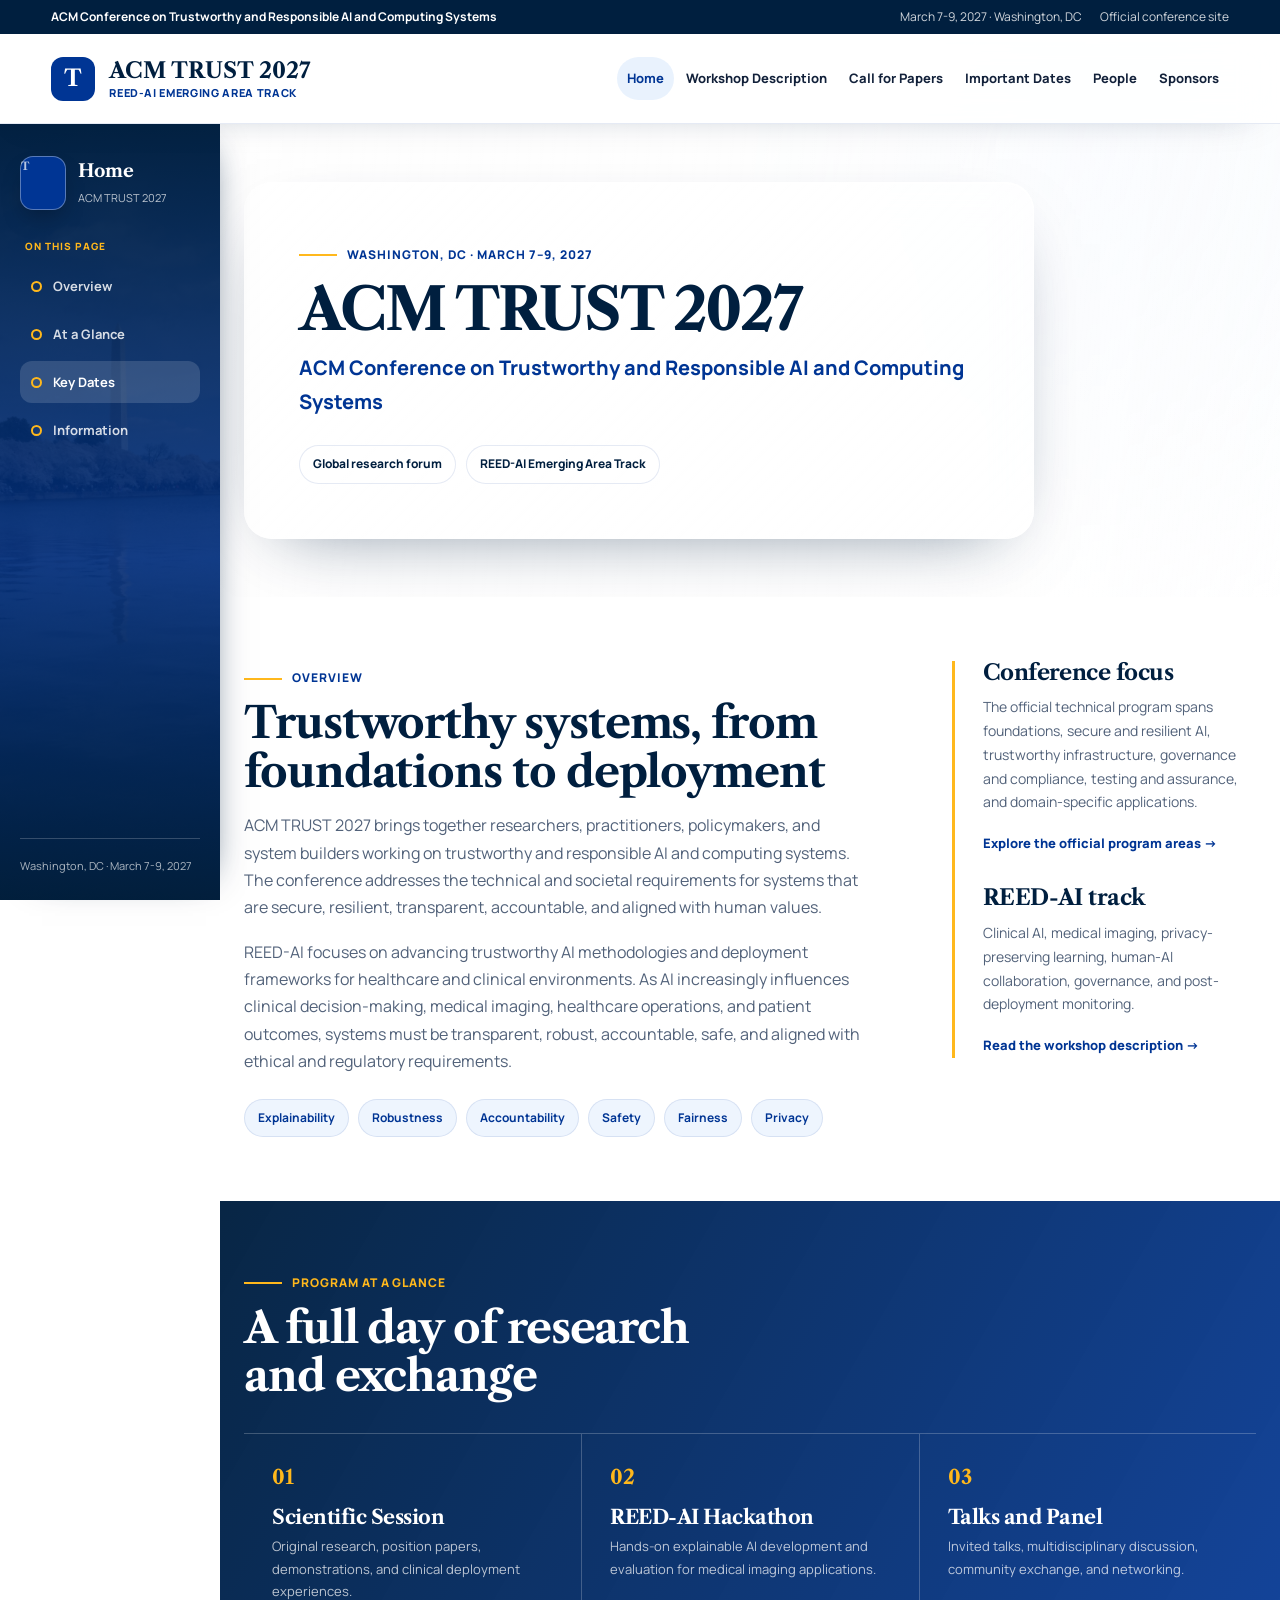
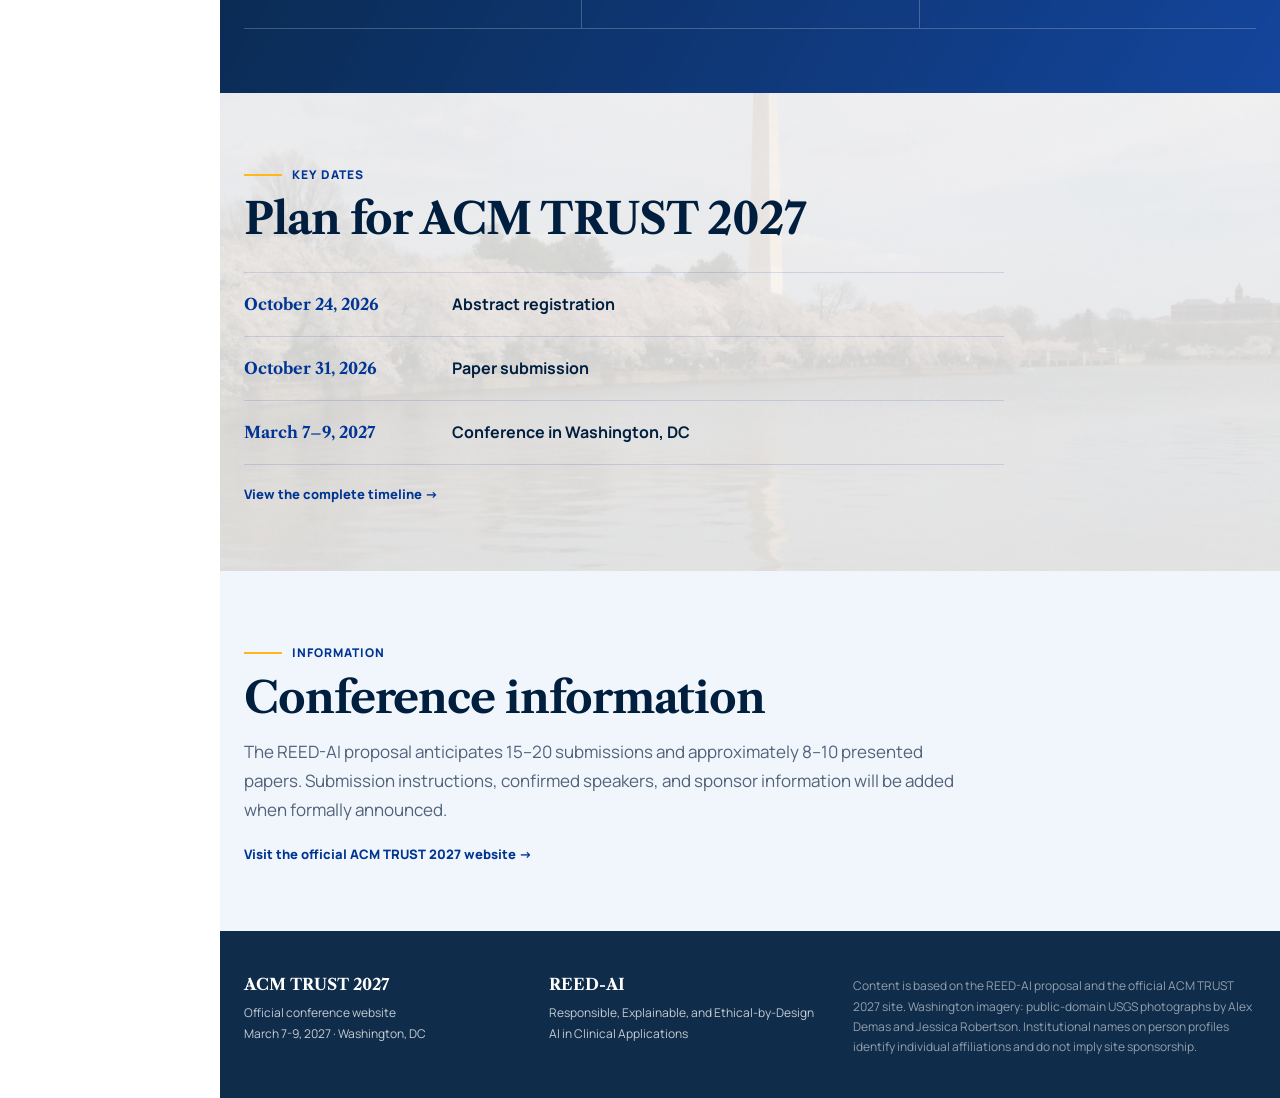
==== index.html @ 57fe6f3b "Initial ACM TRUST 2027 website" ====
<!DOCTYPE html>
<html lang="en">
<head>
  <meta charset="utf-8">
  <meta name="viewport" content="width=device-width, initial-scale=1">
  <meta name="description" content="ACM TRUST 2027 REED-AI Emerging Area Track on responsible, explainable, and ethical-by-design AI in clinical applications.">
  <title>ACM TRUST 2027</title>
  <link rel="preconnect" href="https://fonts.googleapis.com">
  <link rel="preconnect" href="https://fonts.gstatic.com" crossorigin>
  <link href="https://fonts.googleapis.com/css2?family=Libre+Caslon+Text:wght@400;700&family=Manrope:wght@400;500;600;700;800&display=swap" rel="stylesheet">
  <link rel="stylesheet" href="static/css/index.css">
</head>
<body data-page="home">
  <a class="skip-link" href="#overview">Skip to content</a>
  <div id="site-header"></div>
  <div id="site-sidebar"></div>

  <main class="site-main">
    <section class="page-masthead" id="home">
      <div class="content-wrap">
        <div class="masthead-panel">
          <p class="eyebrow">Washington, DC · March 7–9, 2027</p>
          <h1>ACM TRUST 2027</h1>
          <p class="subtitle">ACM Conference on Trustworthy and Responsible AI and Computing Systems</p>
          <div class="masthead-facts"><span>Global research forum</span><span>REED-AI Emerging Area Track</span></div>
        </div>
      </div>
    </section>

    <section class="content-section" id="overview">
      <div class="content-wrap glass-panel editorial-grid">
        <div>
          <p class="eyebrow">Overview</p>
          <h2 class="section-heading">Trustworthy systems, from foundations to deployment</h2>
          <div class="prose">
            <p>ACM TRUST 2027 brings together researchers, practitioners, policymakers, and system builders working on trustworthy and responsible AI and computing systems. The conference addresses the technical and societal requirements for systems that are secure, resilient, transparent, accountable, and aligned with human values.</p>
            <p>REED-AI focuses on advancing trustworthy AI methodologies and deployment frameworks for healthcare and clinical environments. As AI increasingly influences clinical decision-making, medical imaging, healthcare operations, and patient outcomes, systems must be transparent, robust, accountable, safe, and aligned with ethical and regulatory requirements.</p>
            <div class="principle-list"><span>Explainability</span><span>Robustness</span><span>Accountability</span><span>Safety</span><span>Fairness</span><span>Privacy</span></div>
          </div>
        </div>
        <aside class="editorial-aside"><h3>Conference focus</h3><p>The official technical program spans foundations, secure and resilient AI, trustworthy infrastructure, governance and compliance, testing and assurance, and domain-specific applications.</p><a class="official-link" href="https://eigtrust.acm.org/trust2027/technical-program-committee/" target="_blank" rel="noopener">Explore the official program areas →</a><h3 class="aside-subhead">REED-AI track</h3><p>Clinical AI, medical imaging, privacy-preserving learning, human-AI collaboration, governance, and post-deployment monitoring.</p><a class="official-link" href="workshop-description.html">Read the workshop description →</a></aside>
      </div>
    </section>

    <section class="content-section conference-band" id="at-a-glance">
      <div class="content-wrap glass-panel">
        <p class="eyebrow">Program at a glance</p>
        <h2 class="section-heading">A full day of research and exchange</h2>
        <div class="program-strip">
          <article><span class="number">01</span><h3>Scientific Session</h3><p>Original research, position papers, demonstrations, and clinical deployment experiences.</p></article>
          <article><span class="number">02</span><h3>REED-AI Hackathon</h3><p>Hands-on explainable AI development and evaluation for medical imaging applications.</p></article>
          <article><span class="number">03</span><h3>Talks and Panel</h3><p>Invited talks, multidisciplinary discussion, community exchange, and networking.</p></article>
        </div>
      </div>
    </section>

    <section class="content-section image-band" id="key-dates">
      <div class="content-wrap glass-panel">
        <p class="eyebrow">Key Dates</p>
        <h2 class="section-heading">Plan for ACM TRUST 2027</h2>
        <div class="deadline-list">
          <div class="deadline-line"><time>October 24, 2026</time><strong>Abstract registration</strong></div>
          <div class="deadline-line"><time>October 31, 2026</time><strong>Paper submission</strong></div>
          <div class="deadline-line"><time>March 7–9, 2027</time><strong>Conference in Washington, DC</strong></div>
        </div>
        <a class="official-link" href="important-dates.html">View the complete timeline →</a>
      </div>
    </section>

    <section class="content-section" id="contact">
      <div class="content-wrap glass-panel">
        <p class="eyebrow">Information</p>
        <h2 class="section-heading">Conference information</h2>
        <p class="section-lead">The REED-AI proposal anticipates 15–20 submissions and approximately 8–10 presented papers. Submission instructions, confirmed speakers, and sponsor information will be added when formally announced.</p>
        <a class="official-link" href="https://eigtrust.acm.org/trust2027/" target="_blank" rel="noopener">Visit the official ACM TRUST 2027 website →</a>
      </div>
    </section>
  </main>
  <div id="site-footer"></div>
  <script src="static/js/index.js"></script>
</body>
</html>
---- static/css/index.css ----
:root {
  --pitt-blue: #003594;
  --pitt-blue-bright: #106eea;
  --pitt-blue-dark: #001f3f;
  --pitt-gold: #ffb81c;
  --ink: #12213a;
  --muted: #52627a;
  --surface: #f6f9fe;
  --glass: rgba(255, 255, 255, .78);
  --glass-strong: rgba(255, 255, 255, .92);
  --line: rgba(0, 53, 148, .14);
  --font-display: "Libre Caslon Text", Georgia, serif;
  --font-body: Manrope, "Segoe UI", system-ui, -apple-system, sans-serif;
  --header-h: 124px;
  --sidebar-w: 220px;
  --maxw: 1180px;
  --radius: 22px;
  --shadow: 0 24px 70px -38px rgba(0, 31, 63, .58), inset 0 1px 0 rgba(255,255,255,.9);
}

* { box-sizing: border-box; margin: 0; padding: 0; }
html { scroll-behavior: smooth; scroll-padding-top: calc(var(--header-h) + 26px); }
body {
  min-height: 100vh;
  color: var(--ink);
  font-family: var(--font-body);
  line-height: 1.7;
  background: url("../../assets/images/washington-national-mall.jpg") center / cover fixed no-repeat;
  overflow-x: hidden;
  -webkit-font-smoothing: antialiased;
}
body::before {
  content: "";
  position: fixed;
  inset: 0;
  z-index: -1;
  pointer-events: none;
  background:
    linear-gradient(110deg, rgba(255,255,255,.82), rgba(255,255,255,.70) 56%, rgba(255,255,255,.62)),
    radial-gradient(circle at 85% 18%, rgba(16,110,234,.12), transparent 30rem);
}
body.nav-open { overflow: hidden; }
h1, h2, h3, h4 { color: var(--pitt-blue-dark); font-family: var(--font-display); line-height: 1.12; letter-spacing: -.025em; }
a { color: inherit; text-decoration: none; }
img { display: block; max-width: 100%; }
button, input { font: inherit; }
::selection { color: var(--pitt-blue-dark); background: var(--pitt-gold); }
.skip-link { position: fixed; z-index: 1000; left: 10px; top: 8px; transform: translateY(-160%); padding: 8px 14px; border-radius: 10px; background: #fff; color: var(--pitt-blue); font-weight: 800; }
.skip-link:focus { transform: none; }

/* Conventional conference header. */
.site-header { position: fixed; z-index: 100; inset: 0 0 auto; height: var(--header-h); }
.utility-bar { height: 34px; display: flex; align-items: center; justify-content: space-between; padding: 0 clamp(16px, 4vw, 54px); color: #fff; background: var(--pitt-blue-dark); font-size: 12px; }
.utility-links { display: flex; gap: 18px; color: rgba(255,255,255,.82); }
.utility-links a:hover { color: var(--pitt-gold); }
.conference-header { height: calc(var(--header-h) - 34px); display: flex; align-items: center; gap: 28px; padding: 0 clamp(16px, 4vw, 54px); border-bottom: 1px solid rgba(0,53,148,.1); background: rgba(255,255,255,.88); box-shadow: 0 14px 40px -34px rgba(0,31,63,.55); backdrop-filter: blur(18px) saturate(145%); -webkit-backdrop-filter: blur(18px) saturate(145%); }
.conference-brand { display: flex; align-items: center; gap: 14px; flex: 0 0 auto; }
.conference-monogram, .sidebar-monogram { display: grid; place-items: center; flex: 0 0 auto; color: #fff; background: var(--pitt-blue); font-family: var(--font-display); font-weight: 700; }
.conference-monogram { width: 44px; height: 44px; border-radius: 12px; font-size: 23px; }
.brand-copy { display: grid; line-height: 1.15; }
.brand-copy strong { color: var(--pitt-blue-dark); font-family: var(--font-display); font-size: 22px; }
.brand-copy span { margin-top: 4px; color: var(--pitt-blue); font-size: 11px; font-weight: 800; letter-spacing: .06em; text-transform: uppercase; }
.page-nav { margin-left: auto; }
.page-nav ul { display: flex; align-items: center; gap: 2px; list-style: none; }
.page-nav a { display: block; padding: 10px 10px; border-radius: 999px; color: var(--ink); font-size: 13px; font-weight: 750; white-space: nowrap; transition: .2s; }
.page-nav a:hover, .page-nav a.active { color: var(--pitt-blue); background: rgba(16,110,234,.09); }
.menu-toggle { display: none; margin-left: auto; width: 42px; height: 42px; border: 1px solid var(--line); border-radius: 12px; color: var(--pitt-blue); background: rgba(255,255,255,.7); font-size: 22px; cursor: pointer; }

/* Image-backed anchor sidebar is limited to same-page navigation. */
.anchor-sidebar { position: fixed; z-index: 80; top: var(--header-h); bottom: 0; left: 0; width: var(--sidebar-w); padding: 30px 20px 24px; overflow: hidden; color: #fff; background: var(--pitt-blue-dark); box-shadow: 14px 0 36px -28px rgba(0,31,63,.8); }
.anchor-sidebar::before { content: ""; position: absolute; inset: 0; background: url("../../assets/images/washington-monument.jpg") center / cover; opacity: .64; }
.anchor-sidebar::after { content: ""; position: absolute; inset: 0; background: linear-gradient(180deg, rgba(0,31,63,.94), rgba(0,53,148,.72) 56%, rgba(0,31,63,.9)); }
.anchor-sidebar > * { position: relative; z-index: 1; }
.sidebar-mark { display: flex; align-items: center; gap: 12px; margin-bottom: 28px; }
.sidebar-monogram { width: 46px; height: 54px; border: 1px solid rgba(255,255,255,.34); border-radius: 13px; font-size: 23px; box-shadow: 0 12px 28px -14px rgba(0,0,0,.8); }
.sidebar-mark strong { display: block; font-family: var(--font-display); font-size: 18px; }
.sidebar-mark span { display: block; margin-top: 2px; color: rgba(255,255,255,.72); font-size: 11px; }
.anchor-title { margin: 0 0 10px 5px; color: var(--pitt-gold); font-size: 10px; font-weight: 800; letter-spacing: .1em; text-transform: uppercase; }
.anchor-nav { display: grid; gap: 6px; }
.anchor-nav a { display: flex; align-items: center; gap: 11px; padding: 10px 11px; border-radius: 12px; color: rgba(255,255,255,.83); font-size: 13px; font-weight: 700; transition: .2s; }
.anchor-nav a::before { content: ""; width: 7px; height: 7px; flex: 0 0 auto; border: 2px solid var(--pitt-gold); border-radius: 50%; }
.anchor-nav a:hover, .anchor-nav a.active { color: #fff; background: rgba(255,255,255,.14); }
.sidebar-meta { position: absolute; z-index: 2; left: 20px; right: 20px; bottom: 24px; padding-top: 18px; border-top: 1px solid rgba(255,255,255,.2); color: rgba(255,255,255,.67); font-size: 11px; }

.site-main { min-height: calc(100vh - var(--header-h)); margin-left: var(--sidebar-w); padding-top: var(--header-h); }
.content-wrap { width: min(var(--maxw), calc(100% - 48px)); margin: 0 auto; }
.page-masthead { position: relative; min-height: 350px; display: flex; align-items: center; padding: 58px 0; background: url("../../assets/images/washington-national-mall.jpg") center 48% / cover no-repeat; isolation: isolate; }
.page-masthead::before { content: ""; position: absolute; inset: 0; z-index: -1; background: linear-gradient(96deg, rgba(255,255,255,.93), rgba(255,255,255,.7) 62%, rgba(255,255,255,.36)); }
.masthead-panel { width: min(790px, 100%); padding: clamp(28px, 5vw, 54px); border: 1px solid rgba(255,255,255,.86); border-radius: 28px; background: linear-gradient(135deg, rgba(255,255,255,.82), rgba(255,255,255,.52)); box-shadow: var(--shadow); backdrop-filter: blur(18px) saturate(145%); -webkit-backdrop-filter: blur(18px) saturate(145%); }
.eyebrow { display: inline-flex; align-items: center; gap: 10px; color: var(--pitt-blue); font-size: 12px; font-weight: 800; letter-spacing: .08em; text-transform: uppercase; }
.eyebrow::before { content: ""; width: 38px; height: 2px; background: var(--pitt-gold); }
.page-masthead h1 { max-width: 18ch; margin: 14px 0 12px; font-size: clamp(2.35rem, 4.6vw, 4.15rem); line-height: 1.02; letter-spacing: -.045em; text-wrap: balance; }
.page-masthead .subtitle { max-width: 66ch; color: var(--pitt-blue); font-size: clamp(1rem, 2vw, 1.25rem); font-weight: 750; }
.masthead-facts { display: flex; flex-wrap: wrap; gap: 10px; margin-top: 26px; }
.masthead-facts span { padding: 8px 13px; border: 1px solid rgba(0,53,148,.1); border-radius: 999px; color: var(--pitt-blue-dark); background: rgba(255,255,255,.62); font-size: 12px; font-weight: 750; }

.content-section { position: relative; padding: 64px 0; background: rgba(255,255,255,.93); isolation: isolate; }
.content-section:nth-of-type(odd) { background: rgba(241,246,253,.94); }
.content-section + .content-section { padding-top: 64px; }
.content-section.image-band { background: url("../../assets/images/washington-monument.jpg") center 42% / cover no-repeat; }
.content-section.image-band::before { content: ""; position: absolute; inset: 0; z-index: -1; background: rgba(255,255,255,.82); }
.content-section.conference-band { color: rgba(255,255,255,.86); background: linear-gradient(120deg, rgba(0,31,63,.97), rgba(0,53,148,.92)); }
.conference-band h2, .conference-band h3 { color: #fff; }
.conference-band .eyebrow { color: var(--pitt-gold); }
.conference-band .section-lead, .conference-band .prose { color: rgba(255,255,255,.78); }
.glass-panel { padding: 0; border: 0; border-radius: 0; background: transparent; box-shadow: none; backdrop-filter: none; -webkit-backdrop-filter: none; }
.section-heading { max-width: 22ch; margin: 10px 0 16px; font-size: clamp(1.8rem, 3.4vw, 2.8rem); text-wrap: balance; }
.section-lead { max-width: 72ch; color: var(--muted); font-size: 17px; }
.prose { max-width: 78ch; color: var(--muted); font-size: 16px; }
.prose p + p { margin-top: 18px; }
.section-topline { display: flex; align-items: end; justify-content: space-between; gap: 28px; margin-bottom: 28px; }
.section-topline .section-heading { margin-bottom: 0; }
.small-note { max-width: 42ch; color: var(--muted); font-size: 13px; }

.editorial-grid { display: grid; grid-template-columns: minmax(0, 1.35fr) minmax(250px, .65fr); gap: clamp(34px, 6vw, 76px); align-items: start; }
.editorial-aside { padding-left: 28px; border-left: 3px solid var(--pitt-gold); }
.editorial-aside h3 { margin-bottom: 10px; font-size: 22px; }
.editorial-aside .aside-subhead { margin-top: 30px; }
.editorial-aside p { color: var(--muted); font-size: 14px; }
.official-link { display: inline-flex; margin-top: 18px; color: var(--pitt-blue); font-size: 13px; font-weight: 800; }
.program-strip { display: grid; grid-template-columns: repeat(3, 1fr); margin-top: 32px; border-block: 1px solid rgba(255,255,255,.22); }
.program-strip article { padding: 26px 28px; }
.program-strip article + article { border-left: 1px solid rgba(255,255,255,.22); }
.program-strip .number { display: block; margin-bottom: 12px; color: var(--pitt-gold); font-family: var(--font-display); font-size: 20px; font-weight: 700; }
.program-strip h3 { margin-bottom: 7px; font-size: 20px; }
.program-strip p { color: rgba(255,255,255,.72); font-size: 13px; }
.deadline-list { max-width: 760px; margin-top: 28px; border-top: 1px solid var(--line); }
.deadline-line { display: grid; grid-template-columns: 180px 1fr; gap: 28px; padding: 18px 0; border-bottom: 1px solid var(--line); }
.deadline-line time { color: var(--pitt-blue); font-family: var(--font-display); font-weight: 700; }
.deadline-line strong { color: var(--pitt-blue-dark); }

.summary-grid, .program-grid, .submission-grid, .date-grid { display: grid; gap: 16px; margin-top: 30px; }
.summary-grid { grid-template-columns: repeat(3, 1fr); }
.program-grid { grid-template-columns: repeat(3, 1fr); }
.submission-grid { grid-template-columns: repeat(4, 1fr); }
.date-grid { grid-template-columns: repeat(4, 1fr); }
.info-card { padding: 24px; border: 1px solid var(--line); border-radius: 18px; background: rgba(255,255,255,.63); box-shadow: 0 12px 36px -28px rgba(0,31,63,.5); }
.info-card .number, .info-card .date { display: block; margin-bottom: 14px; color: var(--pitt-blue); font-family: var(--font-display); font-size: 24px; font-weight: 700; }
.info-card h3 { margin-bottom: 8px; font-size: 22px; }
.info-card p { color: var(--muted); font-size: 14px; }
.info-card .tag { display: inline-flex; margin-bottom: 16px; padding: 5px 10px; border-radius: 999px; color: var(--pitt-blue-dark); background: rgba(255,184,28,.75); font-size: 11px; font-weight: 800; }

.feature-split { display: grid; grid-template-columns: 1.25fr .75fr; gap: 30px; align-items: start; }
.principle-list, .topic-list { display: flex; flex-wrap: wrap; gap: 9px; }
.principle-list { margin-top: 24px; }
.principle-list span, .topic-chip { padding: 8px 13px; border: 1px solid rgba(0,53,148,.1); border-radius: 999px; color: var(--pitt-blue); background: rgba(16,110,234,.07); font-size: 12px; font-weight: 700; }
.side-card { padding: 27px; border-radius: 19px; color: #fff; background: linear-gradient(135deg, rgba(0,53,148,.9), rgba(0,31,63,.82)); box-shadow: 0 20px 50px -34px rgba(0,31,63,.8); }
.side-card h3 { margin-bottom: 12px; color: #fff; font-size: 25px; }
.side-card p, .side-card li { color: rgba(255,255,255,.8); font-size: 14px; }
.side-card ul { display: grid; gap: 8px; margin: 16px 0 0 18px; }
.objective-list { display: grid; grid-template-columns: repeat(2, 1fr); gap: 12px; margin-top: 28px; list-style: none; counter-reset: objectives; }
.objective-list li { counter-increment: objectives; padding: 20px; border-left: 4px solid var(--pitt-gold); border-radius: 0 14px 14px 0; color: var(--muted); background: rgba(255,255,255,.64); }
.objective-list li::before { content: "0" counter(objectives); display: block; margin-bottom: 8px; color: var(--pitt-blue); font-family: var(--font-display); font-size: 22px; font-weight: 700; }

.topic-tools { display: flex; align-items: end; justify-content: space-between; gap: 24px; margin: 26px 0 20px; }
.topic-search { display: grid; gap: 5px; min-width: 270px; color: var(--pitt-blue); font-size: 11px; font-weight: 800; text-transform: uppercase; letter-spacing: .06em; }
.topic-search input { padding: 11px 13px; border: 1px solid var(--line); border-radius: 11px; outline: 0; color: var(--ink); background: rgba(255,255,255,.75); }
.topic-search input:focus { border-color: var(--pitt-blue-bright); box-shadow: 0 0 0 3px rgba(16,110,234,.12); }
.topic-empty { margin-top: 14px; color: var(--muted); }

.timeline { position: relative; margin-top: 32px; padding-left: 38px; }
.timeline::before { content: ""; position: absolute; top: 9px; bottom: 9px; left: 10px; width: 2px; background: linear-gradient(var(--pitt-blue), var(--pitt-gold)); }
.timeline-item { position: relative; display: grid; grid-template-columns: 190px 1fr; gap: 28px; padding: 0 0 34px; }
.timeline-item:last-child { padding-bottom: 0; }
.timeline-item::before { content: ""; position: absolute; left: -37px; top: 5px; width: 18px; height: 18px; border: 4px solid var(--pitt-blue); border-radius: 50%; background: #fff; box-shadow: 0 0 0 5px rgba(0,53,148,.09); }
.timeline-item time { color: var(--pitt-blue); font-family: var(--font-display); font-size: 20px; font-weight: 700; }
.timeline-item h3 { margin-bottom: 4px; font-size: 22px; }
.timeline-item p { color: var(--muted); font-size: 14px; }

.people-grid { display: grid; grid-template-columns: repeat(auto-fit, minmax(185px, 230px)); justify-content: start; gap: 18px; margin-top: 30px; }
.people-grid.compact { grid-template-columns: repeat(auto-fit, minmax(180px, 220px)); }
.person-card { overflow: hidden; border: 1px solid rgba(255,255,255,.9); border-radius: 19px; background: rgba(255,255,255,.7); box-shadow: 0 16px 46px -34px rgba(0,31,63,.7); }
.person-photo { height: 305px; padding: 8px; overflow: hidden; background: linear-gradient(135deg, #eef3fb, #dce7f7); }
.compact .person-photo { height: 285px; }
.person-photo img { width: 100%; height: 100%; border-radius: 12px; object-fit: contain; object-position: center top; }
.person-photo .initials { width: 100%; height: 100%; display: grid; place-items: center; color: #fff; background: linear-gradient(135deg, var(--pitt-blue), var(--pitt-blue-dark)); font-family: var(--font-display); font-size: 54px; font-weight: 700; }
.person-copy { padding: 17px; }
.person-copy .role { display: inline-flex; margin-bottom: 9px; padding: 4px 9px; border-radius: 999px; color: var(--pitt-blue); background: rgba(16,110,234,.08); font-size: 10px; font-weight: 800; letter-spacing: .06em; text-transform: uppercase; }
.person-copy h3 { font-size: 17px; }
.person-copy .affiliation { display: block; margin-top: 5px; color: var(--pitt-blue); font-size: 12px; font-weight: 700; }
.person-copy .bio { margin-top: 11px; color: var(--muted); font-size: 13px; }
.person-copy a { display: inline-flex; margin-top: 12px; color: var(--pitt-blue); font-size: 12px; font-weight: 800; }
.status-note { margin-top: 20px; padding: 12px 15px; border-left: 4px solid var(--pitt-gold); border-radius: 0 10px 10px 0; color: #614800; background: rgba(255,248,227,.82); font-size: 13px; }

.sponsor-placeholder { display: flex; align-items: center; gap: 24px; margin-top: 28px; padding: 28px; border: 1px dashed rgba(0,53,148,.3); border-radius: 18px; background: rgba(255,255,255,.5); }
.sponsor-placeholder .mark { flex: 0 0 auto; display: grid; place-items: center; width: 74px; height: 74px; border-radius: 18px; color: #fff; background: var(--pitt-blue); font-family: var(--font-display); font-size: 36px; font-weight: 700; }
.sponsor-placeholder p { color: var(--muted); }

.site-footer { margin-left: var(--sidebar-w); padding: 40px 24px; color: rgba(255,255,255,.76); background: rgba(0,31,63,.94); backdrop-filter: blur(16px); }
.footer-inner { width: min(var(--maxw), 100%); display: grid; grid-template-columns: 1fr 1fr 1.5fr; gap: 36px; margin: 0 auto; }
.site-footer strong { color: #fff; font-family: var(--font-display); }
.site-footer p { margin-top: 5px; font-size: 12px; }
.source-note { color: rgba(255,255,255,.55); }

@media (max-width: 1200px) {
  .page-nav a { padding-inline: 7px; font-size: 11.5px; }
  .brand-copy strong { font-size: 19px; }
  .submission-grid, .date-grid { grid-template-columns: repeat(2, 1fr); }
}

@media (max-width: 900px) {
  :root { --header-h: 114px; --sidebar-w: 0px; }
  html { scroll-padding-top: 135px; }
  .utility-bar { height: 30px; }
  .utility-links span { display: none; }
  .conference-header { height: 84px; }
  .conference-monogram { width: 40px; height: 40px; font-size: 20px; }
  .brand-copy strong { font-size: 18px; }
  .brand-copy span { font-size: 9px; }
  .menu-toggle { display: grid; place-items: center; }
  .page-nav { position: fixed; z-index: 110; top: var(--header-h); left: 12px; right: 12px; margin: 0; padding: 14px; border: 1px solid rgba(255,255,255,.85); border-radius: 0 0 18px 18px; background: rgba(255,255,255,.97); box-shadow: 0 24px 55px -30px rgba(0,31,63,.7); transform: translateY(-130%); opacity: 0; transition: .25s; }
  body.nav-open .page-nav { transform: none; opacity: 1; }
  .page-nav ul { display: grid; grid-template-columns: repeat(2, 1fr); gap: 5px; }
  .page-nav a { padding: 10px; font-size: 12px; }
  .anchor-sidebar { position: relative; top: auto; bottom: auto; width: auto; min-height: 0; margin-top: var(--header-h); padding: 18px 22px; }
  .anchor-sidebar::before { background-position: center 35%; }
  .sidebar-mark, .sidebar-meta, .anchor-title { display: none; }
  .anchor-nav { display: flex; gap: 6px; overflow-x: auto; scrollbar-width: none; }
  .anchor-nav::-webkit-scrollbar { display: none; }
  .anchor-nav a { flex: 0 0 auto; padding: 8px 11px; background: rgba(255,255,255,.08); }
  .site-main { margin-left: 0; padding-top: 0; }
  .site-footer { margin-left: 0; }
  .page-masthead { min-height: 350px; }
  .summary-grid, .program-grid { grid-template-columns: 1fr; }
  .editorial-grid { grid-template-columns: 1fr; }
  .program-strip { grid-template-columns: 1fr; }
  .program-strip article + article { border-top: 1px solid rgba(255,255,255,.22); border-left: 0; }
}

@media (max-width: 620px) {
  .utility-bar { padding: 0 13px; }
  .conference-header { padding: 0 13px; gap: 10px; }
  .conference-brand { gap: 9px; }
  .conference-monogram { width: 36px; height: 36px; font-size: 18px; }
  .brand-copy strong { font-size: 16px; }
  .brand-copy span { max-width: 190px; white-space: nowrap; overflow: hidden; text-overflow: ellipsis; }
  .page-nav ul { grid-template-columns: 1fr; }
  .content-wrap { width: min(100% - 28px, var(--maxw)); }
  .page-masthead { min-height: 330px; padding: 42px 0; }
  .page-masthead h1 { font-size: clamp(2.2rem, 11vw, 3.4rem); }
  .masthead-panel { padding: 28px 23px; border-radius: 22px; }
  .content-section { padding: 48px 0; }
  .glass-panel { padding: 0; }
  .feature-split, .objective-list, .submission-grid, .date-grid { grid-template-columns: 1fr; }
  .people-grid, .people-grid.compact { grid-template-columns: minmax(0, 260px); justify-content: center; }
  .section-topline, .topic-tools { align-items: stretch; flex-direction: column; }
  .topic-search { min-width: 0; }
  .timeline-item { grid-template-columns: 1fr; gap: 4px; }
  .person-photo, .compact .person-photo { height: 340px; }
  .deadline-line { grid-template-columns: 1fr; gap: 4px; }
  .sponsor-placeholder { align-items: flex-start; flex-direction: column; }
  .footer-inner { grid-template-columns: 1fr; gap: 22px; }
}

@media (prefers-reduced-motion: reduce) {
  *, *::before, *::after { scroll-behavior: auto !important; transition-duration: .01ms !important; }
}
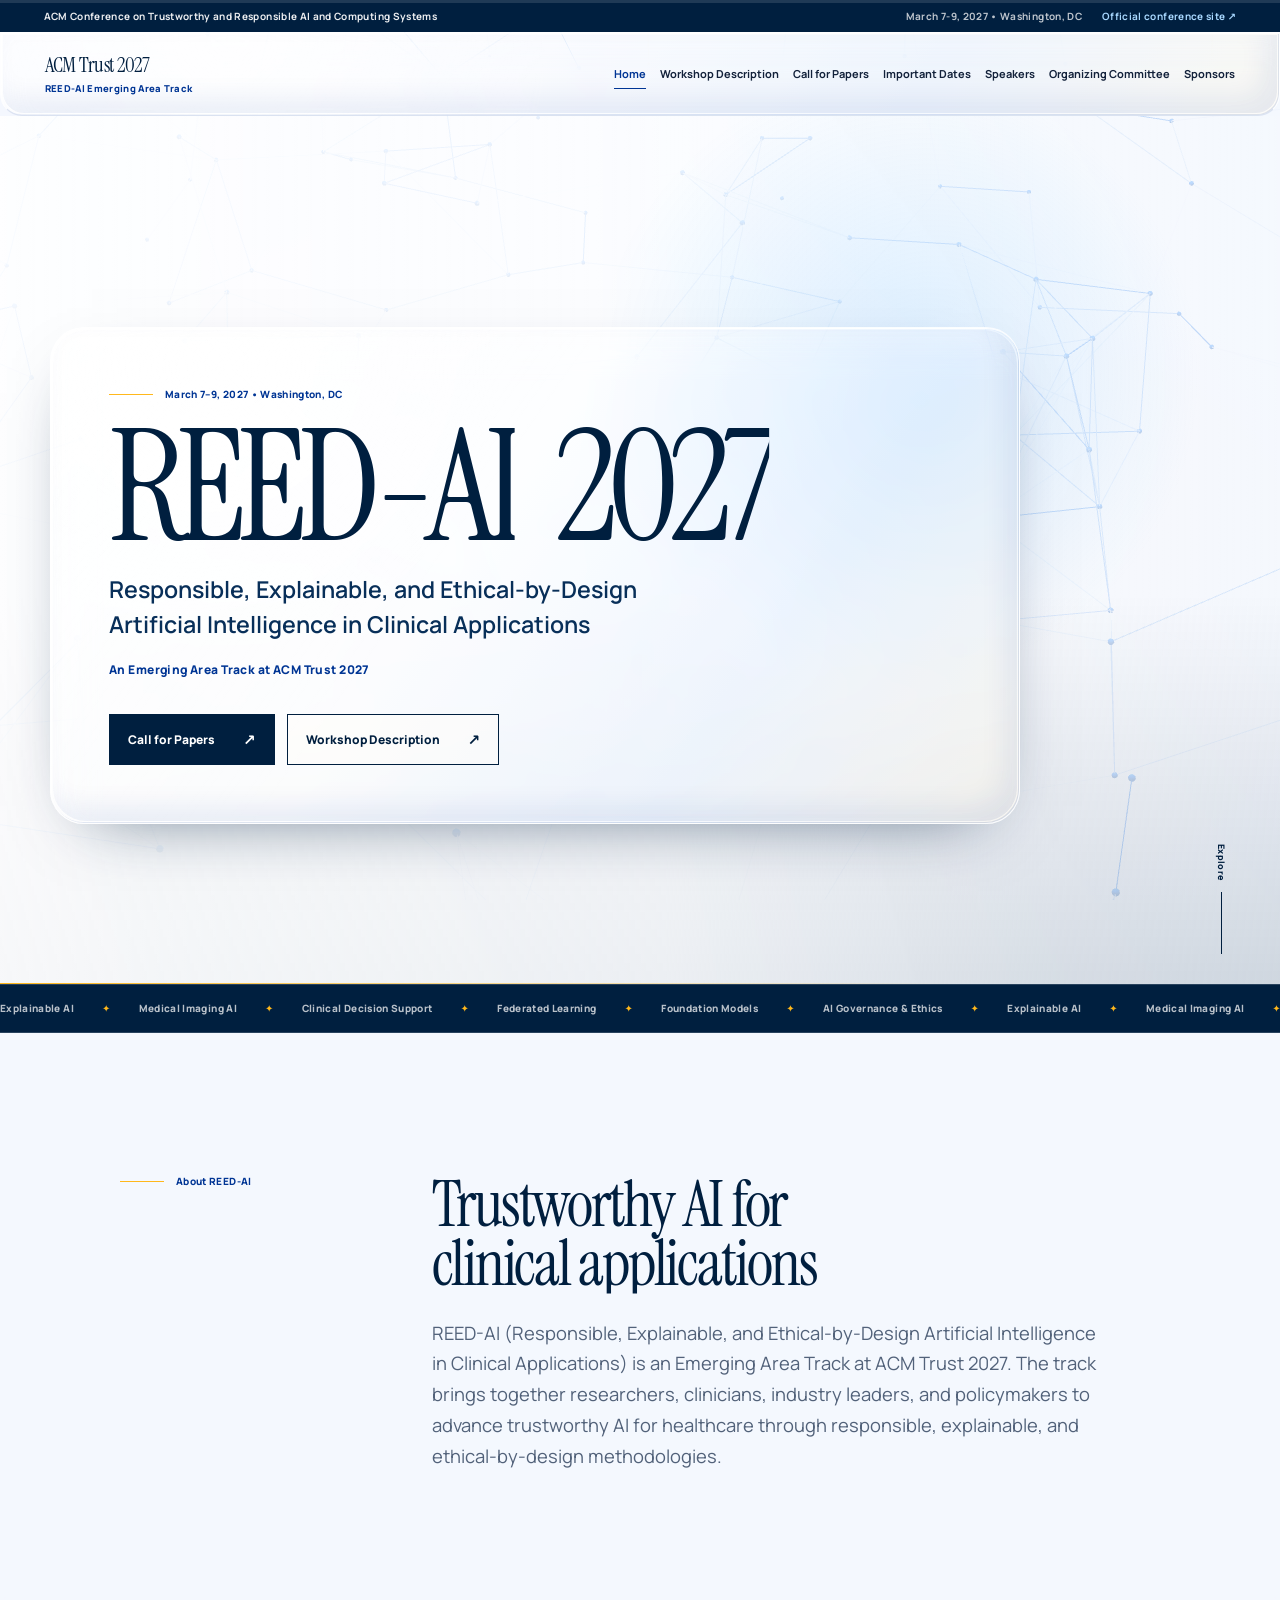
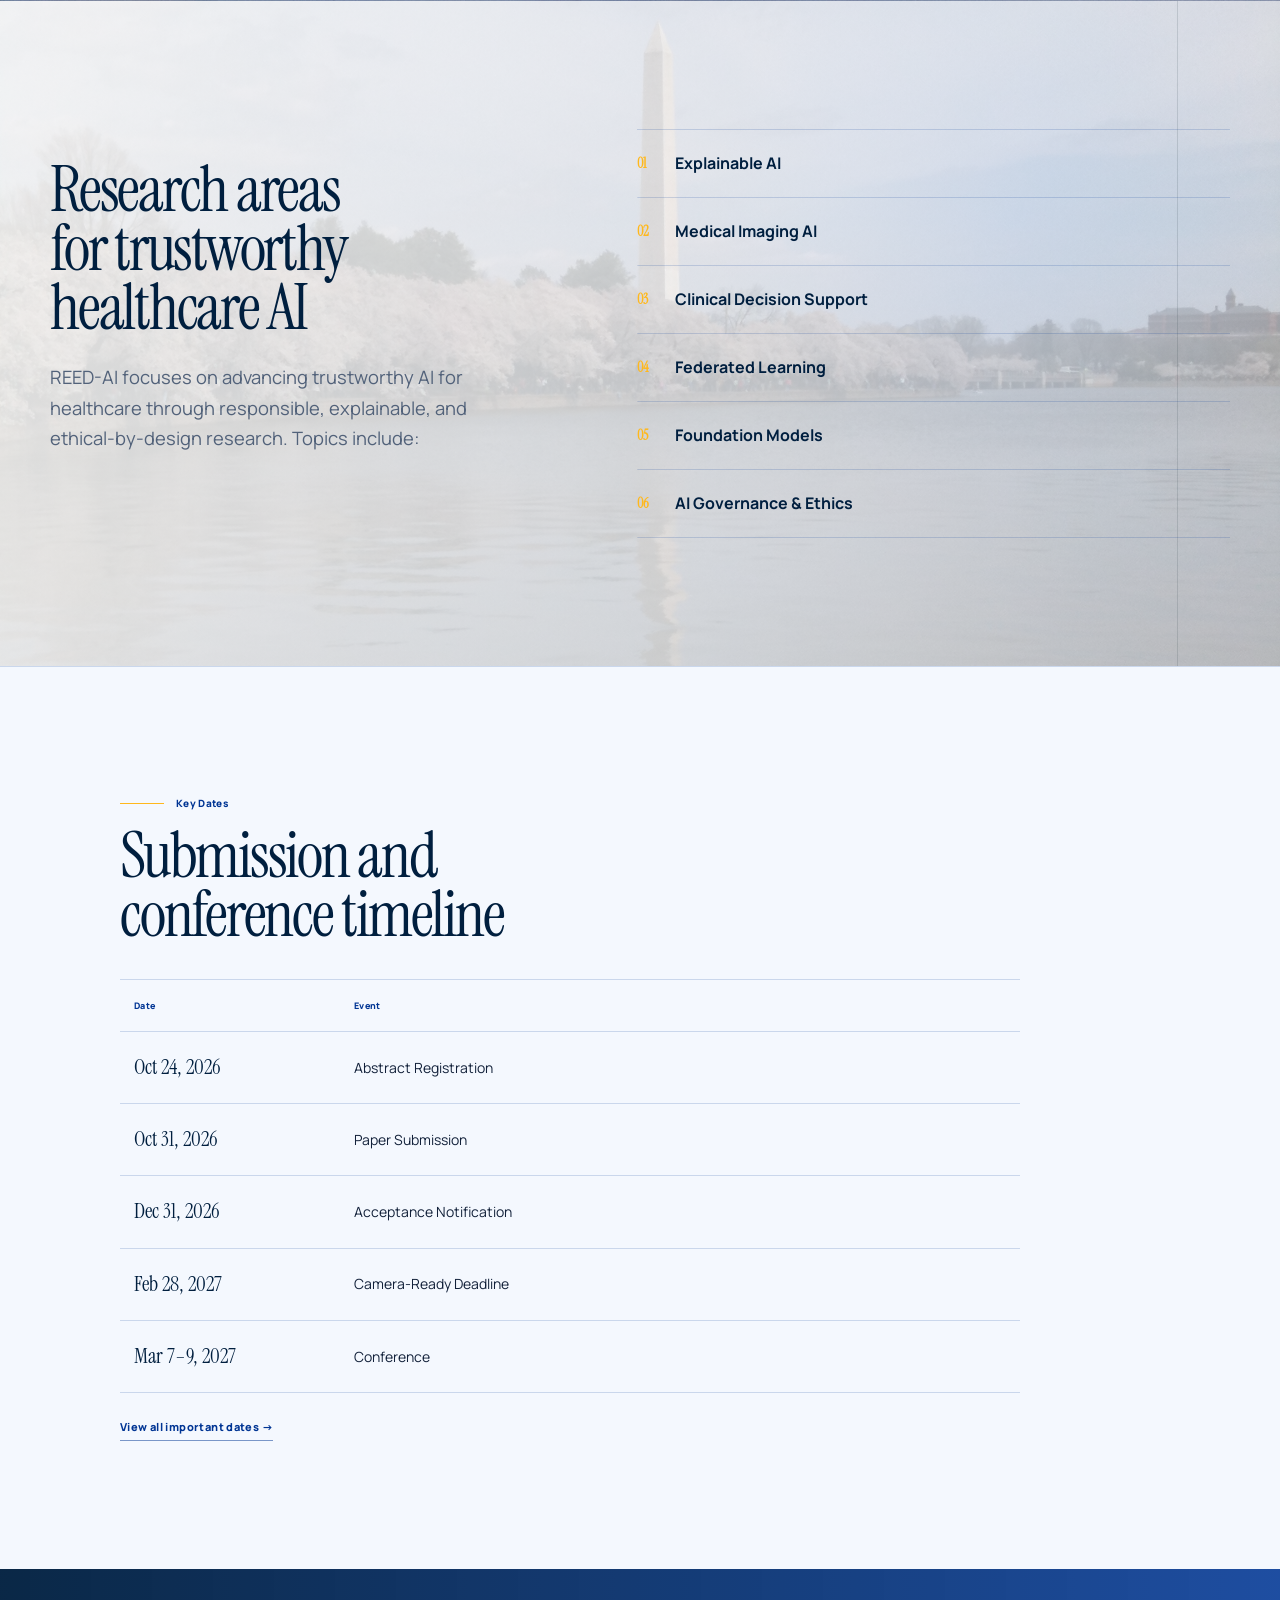
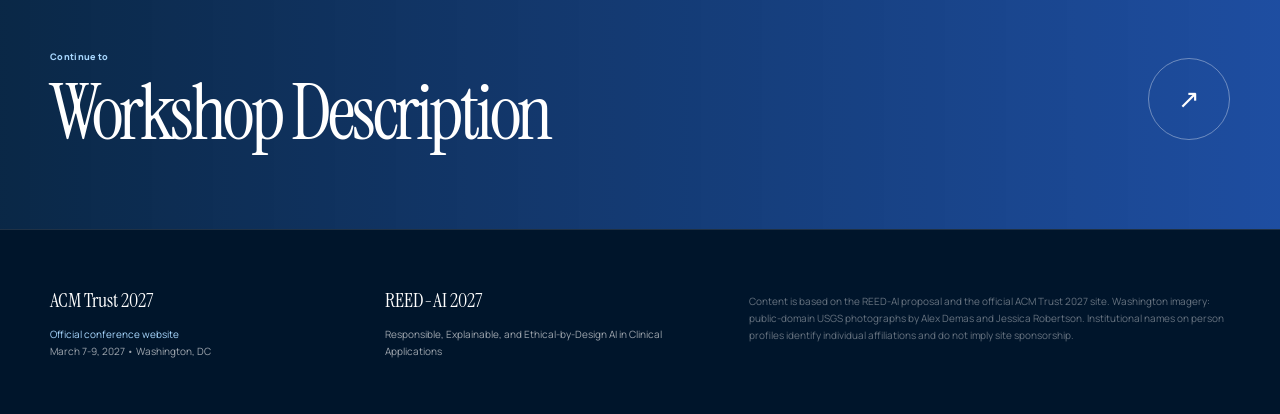
==== commit 71c720aa: "Redesign site with liquid glass and neural motion" ====
--- a/index.html
+++ b/index.html
@@ -3,80 +3,86 @@
 <head>
   <meta charset="utf-8">
   <meta name="viewport" content="width=device-width, initial-scale=1">
-  <meta name="description" content="ACM TRUST 2027 REED-AI Emerging Area Track on responsible, explainable, and ethical-by-design AI in clinical applications.">
-  <title>ACM TRUST 2027</title>
+  <meta name="description" content="ACM Trust 2027 REED-AI Emerging Area Track on responsible, explainable, and ethical-by-design AI in clinical applications.">
+  <title>ACM Trust 2027</title>
   <link rel="preconnect" href="https://fonts.googleapis.com">
   <link rel="preconnect" href="https://fonts.gstatic.com" crossorigin>
-  <link href="https://fonts.googleapis.com/css2?family=Libre+Caslon+Text:wght@400;700&family=Manrope:wght@400;500;600;700;800&display=swap" rel="stylesheet">
+  <link href="https://fonts.googleapis.com/css2?family=Instrument+Serif:ital@0;1&family=Manrope:wght@400;500;600;700;800&display=swap" rel="stylesheet">
   <link rel="stylesheet" href="static/css/index.css">
 </head>
 <body data-page="home">
-  <a class="skip-link" href="#overview">Skip to content</a>
+  <a class="skip-link" href="#about">Skip to content</a>
   <div id="site-header"></div>
   <div id="site-sidebar"></div>
 
   <main class="site-main">
-    <section class="page-masthead" id="home">
+    <section class="page-masthead home-hero" id="home">
       <div class="content-wrap">
         <div class="masthead-panel">
-          <p class="eyebrow">Washington, DC · March 7–9, 2027</p>
-          <h1>ACM TRUST 2027</h1>
-          <p class="subtitle">ACM Conference on Trustworthy and Responsible AI and Computing Systems</p>
-          <div class="masthead-facts"><span>Global research forum</span><span>REED-AI Emerging Area Track</span></div>
+          <p class="eyebrow">March 7&ndash;9, 2027 &bull; Washington, DC</p>
+          <h1>REED-AI 2027</h1>
+          <p class="subtitle">Responsible, Explainable, and Ethical-by-Design Artificial Intelligence in Clinical Applications</p>
+          <p class="hero-context">An Emerging Area Track at ACM Trust 2027</p>
+          <div class="hero-actions" aria-label="Primary links">
+            <a class="button primary" href="call-for-papers.html">Call for Papers</a>
+            <a class="button secondary" href="workshop-description.html">Workshop Description</a>
+          </div>
         </div>
       </div>
     </section>
 
-    <section class="content-section" id="overview">
-      <div class="content-wrap glass-panel editorial-grid">
-        <div>
-          <p class="eyebrow">Overview</p>
-          <h2 class="section-heading">Trustworthy systems, from foundations to deployment</h2>
-          <div class="prose">
-            <p>ACM TRUST 2027 brings together researchers, practitioners, policymakers, and system builders working on trustworthy and responsible AI and computing systems. The conference addresses the technical and societal requirements for systems that are secure, resilient, transparent, accountable, and aligned with human values.</p>
-            <p>REED-AI focuses on advancing trustworthy AI methodologies and deployment frameworks for healthcare and clinical environments. As AI increasingly influences clinical decision-making, medical imaging, healthcare operations, and patient outcomes, systems must be transparent, robust, accountable, safe, and aligned with ethical and regulatory requirements.</p>
-            <div class="principle-list"><span>Explainability</span><span>Robustness</span><span>Accountability</span><span>Safety</span><span>Fairness</span><span>Privacy</span></div>
-          </div>
-        </div>
-        <aside class="editorial-aside"><h3>Conference focus</h3><p>The official technical program spans foundations, secure and resilient AI, trustworthy infrastructure, governance and compliance, testing and assurance, and domain-specific applications.</p><a class="official-link" href="https://eigtrust.acm.org/trust2027/technical-program-committee/" target="_blank" rel="noopener">Explore the official program areas →</a><h3 class="aside-subhead">REED-AI track</h3><p>Clinical AI, medical imaging, privacy-preserving learning, human-AI collaboration, governance, and post-deployment monitoring.</p><a class="official-link" href="workshop-description.html">Read the workshop description →</a></aside>
+    <section class="content-section" id="about">
+      <div class="content-wrap home-copy">
+        <p class="eyebrow">About REED-AI</p>
+        <h2 class="section-heading">Trustworthy AI for clinical applications</h2>
+        <p class="section-lead">REED-AI (Responsible, Explainable, and Ethical-by-Design Artificial Intelligence in Clinical Applications) is an Emerging Area Track at ACM Trust 2027. The track brings together researchers, clinicians, industry leaders, and policymakers to advance trustworthy AI for healthcare through responsible, explainable, and ethical-by-design methodologies.</p>
       </div>
     </section>
 
-    <section class="content-section conference-band" id="at-a-glance">
-      <div class="content-wrap glass-panel">
-        <p class="eyebrow">Program at a glance</p>
-        <h2 class="section-heading">A full day of research and exchange</h2>
-        <div class="program-strip">
-          <article><span class="number">01</span><h3>Scientific Session</h3><p>Original research, position papers, demonstrations, and clinical deployment experiences.</p></article>
-          <article><span class="number">02</span><h3>REED-AI Hackathon</h3><p>Hands-on explainable AI development and evaluation for medical imaging applications.</p></article>
-          <article><span class="number">03</span><h3>Talks and Panel</h3><p>Invited talks, multidisciplinary discussion, community exchange, and networking.</p></article>
+    <section class="content-section image-band" id="conference-focus">
+      <div class="content-wrap home-focus">
+        <div class="focus-copy">
+          <p class="eyebrow">Conference Focus</p>
+          <h2 class="section-heading">Research areas for trustworthy healthcare AI</h2>
+          <p class="section-lead">REED-AI focuses on advancing trustworthy AI for healthcare through responsible, explainable, and ethical-by-design research. Topics include:</p>
+        </div>
+        <div class="focus-list" aria-label="Conference focus topics">
+          <span>Explainable AI</span>
+          <span>Medical Imaging AI</span>
+          <span>Clinical Decision Support</span>
+          <span>Federated Learning</span>
+          <span>Foundation Models</span>
+          <span>AI Governance &amp; Ethics</span>
         </div>
       </div>
     </section>
 
-    <section class="content-section image-band" id="key-dates">
-      <div class="content-wrap glass-panel">
+    <section class="content-section" id="key-dates">
+      <div class="content-wrap home-copy">
         <p class="eyebrow">Key Dates</p>
-        <h2 class="section-heading">Plan for ACM TRUST 2027</h2>
-        <div class="deadline-list">
-          <div class="deadline-line"><time>October 24, 2026</time><strong>Abstract registration</strong></div>
-          <div class="deadline-line"><time>October 31, 2026</time><strong>Paper submission</strong></div>
-          <div class="deadline-line"><time>March 7–9, 2027</time><strong>Conference in Washington, DC</strong></div>
+        <h2 class="section-heading">Submission and conference timeline</h2>
+        <div class="date-table-wrap">
+          <table class="date-table">
+            <thead>
+              <tr><th>Date</th><th>Event</th></tr>
+            </thead>
+            <tbody>
+              <tr><td>Oct 24, 2026</td><td>Abstract Registration</td></tr>
+              <tr><td>Oct 31, 2026</td><td>Paper Submission</td></tr>
+              <tr><td>Dec 31, 2026</td><td>Acceptance Notification</td></tr>
+              <tr><td>Feb 28, 2027</td><td>Camera-Ready Deadline</td></tr>
+              <tr><td>Mar 7&ndash;9, 2027</td><td>Conference</td></tr>
+            </tbody>
+          </table>
         </div>
-        <a class="official-link" href="important-dates.html">View the complete timeline →</a>
-      </div>
-    </section>
-
-    <section class="content-section" id="contact">
-      <div class="content-wrap glass-panel">
-        <p class="eyebrow">Information</p>
-        <h2 class="section-heading">Conference information</h2>
-        <p class="section-lead">The REED-AI proposal anticipates 15–20 submissions and approximately 8–10 presented papers. Submission instructions, confirmed speakers, and sponsor information will be added when formally announced.</p>
-        <a class="official-link" href="https://eigtrust.acm.org/trust2027/" target="_blank" rel="noopener">Visit the official ACM TRUST 2027 website →</a>
+        <a class="official-link home-more-link" href="important-dates.html">View all important dates &rarr;</a>
       </div>
     </section>
   </main>
   <div id="site-footer"></div>
+  <script src="static/vendor/three.r134.min.js"></script>
+  <script src="static/vendor/vanta.net.min.js"></script>
+  <script src="static/vendor/rt-liquid-glass.js"></script>
   <script src="static/js/index.js"></script>
 </body>
 </html>
--- a/static/css/index.css
+++ b/static/css/index.css
@@ -1,257 +1,1370 @@
 :root {
-  --pitt-blue: #003594;
-  --pitt-blue-bright: #106eea;
-  --pitt-blue-dark: #001f3f;
-  --pitt-gold: #ffb81c;
+  --navy: #001f3f;
+  --navy-2: #082f59;
+  --blue: #003594;
+  --blue-bright: #106eea;
+  --aqua: #a8d8ff;
+  --aqua-pale: #e7f3ff;
+  --brass: #ffb81c;
+  --paper: #f4f8fe;
+  --paper-deep: #e4edf9;
+  --white: #ffffff;
   --ink: #12213a;
   --muted: #52627a;
-  --surface: #f6f9fe;
-  --glass: rgba(255, 255, 255, .78);
-  --glass-strong: rgba(255, 255, 255, .92);
-  --line: rgba(0, 53, 148, .14);
-  --font-display: "Libre Caslon Text", Georgia, serif;
+  --line: rgba(0, 53, 148, .17);
+  --line-light: rgba(255, 255, 255, .2);
+  --font-display: "Instrument Serif", Georgia, serif;
   --font-body: Manrope, "Segoe UI", system-ui, -apple-system, sans-serif;
-  --header-h: 124px;
-  --sidebar-w: 220px;
+  --header-h: 116px;
+  --sidebar-w: 248px;
   --maxw: 1180px;
-  --radius: 22px;
-  --shadow: 0 24px 70px -38px rgba(0, 31, 63, .58), inset 0 1px 0 rgba(255,255,255,.9);
+  --ease: cubic-bezier(.22, 1, .36, 1);
+  --ease-sharp: cubic-bezier(.77, 0, .18, 1);
+  --hero-shift: 0px;
+  --pointer-x: 70%;
+  --pointer-y: 30%;
 }
 
 * { box-sizing: border-box; margin: 0; padding: 0; }
-html { scroll-behavior: smooth; scroll-padding-top: calc(var(--header-h) + 26px); }
+html {
+  scroll-behavior: smooth;
+  scroll-padding-top: calc(var(--header-h) + 34px);
+  background: #f4f8fe;
+}
 body {
   min-height: 100vh;
+  overflow-x: hidden;
   color: var(--ink);
+  background: transparent;
   font-family: var(--font-body);
-  line-height: 1.7;
-  background: url("../../assets/images/washington-national-mall.jpg") center / cover fixed no-repeat;
-  overflow-x: hidden;
+  font-size: 16px;
+  line-height: 1.68;
   -webkit-font-smoothing: antialiased;
-}
-body::before {
-  content: "";
-  position: fixed;
+  text-rendering: optimizeLegibility;
+}
+body.nav-open { overflow: hidden; }
+
+#neural-field {
+  position: fixed !important;
+  z-index: -3;
   inset: 0;
-  z-index: -1;
+  width: 100vw;
+  height: 100vh;
+  opacity: .34;
   pointer-events: none;
   background:
-    linear-gradient(110deg, rgba(255,255,255,.82), rgba(255,255,255,.70) 56%, rgba(255,255,255,.62)),
-    radial-gradient(circle at 85% 18%, rgba(16,110,234,.12), transparent 30rem);
-}
-body.nav-open { overflow: hidden; }
-h1, h2, h3, h4 { color: var(--pitt-blue-dark); font-family: var(--font-display); line-height: 1.12; letter-spacing: -.025em; }
+    radial-gradient(circle at 20% 18%, rgba(16,110,234,.14), transparent 27rem),
+    radial-gradient(circle at 82% 68%, rgba(255,184,28,.11), transparent 24rem),
+    #f4f8fe;
+}
+#neural-field canvas { opacity: .9; }
+.scroll-thread-canvas {
+  position: fixed;
+  z-index: 0;
+  inset: 0;
+  width: 100vw;
+  height: 100vh;
+  opacity: .48;
+  pointer-events: none;
+  mix-blend-mode: multiply;
+}
+.site-main, .page-next, .site-footer { position: relative; z-index: 1; }
+h1, h2, h3, h4 {
+  color: var(--navy);
+  font-family: var(--font-display);
+  font-weight: 400;
+  line-height: .98;
+  letter-spacing: -.035em;
+}
 a { color: inherit; text-decoration: none; }
 img { display: block; max-width: 100%; }
 button, input { font: inherit; }
-::selection { color: var(--pitt-blue-dark); background: var(--pitt-gold); }
-.skip-link { position: fixed; z-index: 1000; left: 10px; top: 8px; transform: translateY(-160%); padding: 8px 14px; border-radius: 10px; background: #fff; color: var(--pitt-blue); font-weight: 800; }
+::selection { color: var(--white); background: var(--blue); }
+
+@view-transition { navigation: auto; }
+::view-transition-old(root) { animation: .45s var(--ease-sharp) both page-old; }
+::view-transition-new(root) { animation: .7s var(--ease) both page-new; }
+@keyframes page-old { to { opacity: 0; transform: scale(.985); } }
+@keyframes page-new { from { opacity: 0; clip-path: inset(0 0 100% 0); } }
+
+.skip-link {
+  position: fixed;
+  z-index: 1000;
+  top: 10px;
+  left: 12px;
+  padding: 9px 15px;
+  color: var(--navy);
+  background: var(--white);
+  border: 1px solid var(--line);
+  transform: translateY(-160%);
+}
 .skip-link:focus { transform: none; }
 
-/* Conventional conference header. */
-.site-header { position: fixed; z-index: 100; inset: 0 0 auto; height: var(--header-h); }
-.utility-bar { height: 34px; display: flex; align-items: center; justify-content: space-between; padding: 0 clamp(16px, 4vw, 54px); color: #fff; background: var(--pitt-blue-dark); font-size: 12px; }
-.utility-links { display: flex; gap: 18px; color: rgba(255,255,255,.82); }
-.utility-links a:hover { color: var(--pitt-gold); }
-.conference-header { height: calc(var(--header-h) - 34px); display: flex; align-items: center; gap: 28px; padding: 0 clamp(16px, 4vw, 54px); border-bottom: 1px solid rgba(0,53,148,.1); background: rgba(255,255,255,.88); box-shadow: 0 14px 40px -34px rgba(0,31,63,.55); backdrop-filter: blur(18px) saturate(145%); -webkit-backdrop-filter: blur(18px) saturate(145%); }
-.conference-brand { display: flex; align-items: center; gap: 14px; flex: 0 0 auto; }
-.conference-monogram, .sidebar-monogram { display: grid; place-items: center; flex: 0 0 auto; color: #fff; background: var(--pitt-blue); font-family: var(--font-display); font-weight: 700; }
-.conference-monogram { width: 44px; height: 44px; border-radius: 12px; font-size: 23px; }
-.brand-copy { display: grid; line-height: 1.15; }
-.brand-copy strong { color: var(--pitt-blue-dark); font-family: var(--font-display); font-size: 22px; }
-.brand-copy span { margin-top: 4px; color: var(--pitt-blue); font-size: 11px; font-weight: 800; letter-spacing: .06em; text-transform: uppercase; }
+.page-curtain {
+  position: fixed;
+  z-index: 999;
+  inset: 0;
+  display: grid;
+  place-items: center;
+  color: var(--white);
+  background: var(--navy);
+  transform: scaleY(1);
+  transform-origin: top;
+  transition: transform .8s var(--ease-sharp);
+  pointer-events: none;
+}
+.page-curtain::before {
+  content: "";
+  position: absolute;
+  inset: 0;
+  opacity: .17;
+  background:
+    linear-gradient(90deg, transparent 49.8%, rgba(255,255,255,.3) 50%, transparent 50.2%),
+    linear-gradient(0deg, transparent 49.8%, rgba(255,255,255,.18) 50%, transparent 50.2%);
+  background-size: 82px 82px;
+}
+.page-curtain span {
+  position: relative;
+  font-family: var(--font-display);
+  font-size: clamp(2.5rem, 8vw, 7rem);
+  letter-spacing: -.04em;
+}
+body.is-ready .page-curtain { transform: scaleY(0); }
+body.is-leaving .page-curtain {
+  transform: scaleY(1);
+  transform-origin: bottom;
+}
+
+.site-progress {
+  position: fixed;
+  z-index: 250;
+  top: 0;
+  left: 0;
+  right: 0;
+  height: 3px;
+  background: rgba(255, 255, 255, .12);
+}
+.site-progress-bar {
+  width: 100%;
+  height: 100%;
+  background: linear-gradient(90deg, var(--brass), var(--aqua));
+  transform: scaleX(0);
+  transform-origin: left;
+  will-change: transform;
+}
+
+/* Refractive liquid surfaces. The SVG displacement comes from rt-liquid-glass. */
+[rt-liquid-glass] {
+  position: relative;
+  isolation: isolate;
+  overflow: hidden;
+  border: 1px solid rgba(255,255,255,.72);
+  background-color: var(--rt-liquid-tint, rgba(255,255,255,.34));
+  box-shadow:
+    inset 1px 1px 0 rgba(255,255,255,.92),
+    inset -1px -1px 0 rgba(0,53,148,.12),
+    0 24px 70px -42px rgba(0,31,63,.75);
+}
+[rt-liquid-glass]::before {
+  content: "";
+  position: absolute;
+  z-index: 0;
+  inset: 0;
+  border-radius: inherit;
+  pointer-events: none;
+  background:
+    radial-gradient(circle at var(--glass-x, 18%) var(--glass-y, 8%), rgba(255,255,255,.78), transparent 30%),
+    linear-gradient(125deg, rgba(255,255,255,.34), rgba(255,255,255,.08) 42%, rgba(16,110,234,.08) 72%, rgba(255,184,28,.08));
+  mix-blend-mode: screen;
+  transition: background-position .25s ease;
+}
+[rt-liquid-glass]::after {
+  content: "";
+  position: absolute;
+  z-index: 0;
+  inset: 1px;
+  border: 1px solid rgba(255,255,255,.38);
+  border-radius: inherit;
+  pointer-events: none;
+  box-shadow:
+    inset 12px 14px 28px rgba(255,255,255,.18),
+    inset -12px -14px 26px rgba(0,53,148,.08);
+}
+[rt-liquid-glass] > * { position: relative; z-index: 1; }
+
+/* Header */
+.site-header {
+  position: fixed;
+  z-index: 200;
+  inset: 0 0 auto;
+  height: var(--header-h);
+}
+.utility-bar {
+  height: 32px;
+  display: flex;
+  align-items: center;
+  justify-content: space-between;
+  gap: 24px;
+  padding: 0 clamp(18px, 3.4vw, 52px);
+  overflow: hidden;
+  color: rgba(255,255,255,.74);
+  background: var(--navy);
+  font-size: 10px;
+  font-weight: 700;
+  letter-spacing: .06em;
+  text-transform: uppercase;
+  transition: transform .55s var(--ease);
+}
+.utility-bar strong {
+  overflow: hidden;
+  color: rgba(255,255,255,.92);
+  font-weight: 700;
+  text-overflow: ellipsis;
+  white-space: nowrap;
+}
+.utility-links { display: flex; align-items: center; gap: 20px; white-space: nowrap; }
+.utility-links a { color: var(--aqua); transition: color .25s; }
+.utility-links a::after { content: " ↗"; }
+.utility-links a:hover { color: var(--white); }
+.conference-header {
+  height: 84px;
+  display: flex;
+  align-items: center;
+  gap: clamp(18px, 3vw, 44px);
+  padding: 0 clamp(18px, 3.4vw, 52px);
+  border-bottom: 1px solid rgba(0, 53, 148, .12);
+  border-radius: 0 0 22px 22px;
+  background: rgba(255, 255, 255, .5);
+  backdrop-filter: blur(18px) saturate(130%);
+  -webkit-backdrop-filter: blur(18px) saturate(130%);
+  transition: height .55s var(--ease), transform .55s var(--ease), background .3s;
+}
+.site-header.is-condensed .utility-bar { transform: translateY(-100%); }
+.site-header.is-condensed .conference-header {
+  height: 72px;
+  transform: translateY(-32px);
+  background: rgba(255, 255, 255, .58);
+}
+.conference-brand {
+  flex: 0 0 auto;
+  display: flex;
+  align-items: center;
+  min-width: 190px;
+}
+.brand-copy { display: grid; line-height: 1; }
+.brand-copy strong {
+  color: var(--navy);
+  font-family: var(--font-display);
+  font-size: 24px;
+  font-weight: 400;
+  letter-spacing: -.025em;
+}
+.brand-copy span {
+  margin-top: 8px;
+  color: var(--blue);
+  font-size: 11px;
+  font-weight: 800;
+  letter-spacing: .09em;
+  text-transform: uppercase;
+}
 .page-nav { margin-left: auto; }
-.page-nav ul { display: flex; align-items: center; gap: 2px; list-style: none; }
-.page-nav a { display: block; padding: 10px 10px; border-radius: 999px; color: var(--ink); font-size: 13px; font-weight: 750; white-space: nowrap; transition: .2s; }
-.page-nav a:hover, .page-nav a.active { color: var(--pitt-blue); background: rgba(16,110,234,.09); }
-.menu-toggle { display: none; margin-left: auto; width: 42px; height: 42px; border: 1px solid var(--line); border-radius: 12px; color: var(--pitt-blue); background: rgba(255,255,255,.7); font-size: 22px; cursor: pointer; }
-
-/* Image-backed anchor sidebar is limited to same-page navigation. */
-.anchor-sidebar { position: fixed; z-index: 80; top: var(--header-h); bottom: 0; left: 0; width: var(--sidebar-w); padding: 30px 20px 24px; overflow: hidden; color: #fff; background: var(--pitt-blue-dark); box-shadow: 14px 0 36px -28px rgba(0,31,63,.8); }
-.anchor-sidebar::before { content: ""; position: absolute; inset: 0; background: url("../../assets/images/washington-monument.jpg") center / cover; opacity: .64; }
-.anchor-sidebar::after { content: ""; position: absolute; inset: 0; background: linear-gradient(180deg, rgba(0,31,63,.94), rgba(0,53,148,.72) 56%, rgba(0,31,63,.9)); }
+.page-nav ul { display: flex; align-items: center; gap: clamp(12px, 1.6vw, 28px); list-style: none; }
+.page-nav a {
+  position: relative;
+  display: block;
+  padding: 10px 0;
+  color: var(--ink);
+  font-size: 12.5px;
+  font-weight: 700;
+  white-space: nowrap;
+  transition: color .25s;
+}
+.page-nav a::after {
+  content: "";
+  position: absolute;
+  left: 0;
+  right: 100%;
+  bottom: 4px;
+  height: 1px;
+  background: var(--blue);
+  transition: right .45s var(--ease);
+}
+.page-nav a:hover, .page-nav a.active { color: var(--blue); }
+.page-nav a:hover::after, .page-nav a.active::after { right: 0; }
+.menu-toggle {
+  display: none;
+  width: 46px;
+  height: 46px;
+  margin-left: auto;
+  border: 0;
+  background: transparent;
+  cursor: pointer;
+}
+.menu-toggle span {
+  display: block;
+  width: 27px;
+  height: 1px;
+  margin: 7px auto;
+  background: var(--navy);
+  transition: transform .35s var(--ease), opacity .25s;
+}
+body.nav-open .menu-toggle span:first-child { transform: translateY(4px) rotate(45deg); }
+body.nav-open .menu-toggle span:last-child { transform: translateY(-4px) rotate(-45deg); }
+
+/* Same-page navigation */
+.anchor-sidebar {
+  --side-progress: 0;
+  position: fixed;
+  z-index: 90;
+  top: var(--header-h);
+  bottom: 0;
+  left: 0;
+  width: var(--sidebar-w);
+  padding: 42px 28px 30px;
+  overflow: hidden;
+  color: var(--white);
+  background: var(--navy);
+}
+.anchor-sidebar::before {
+  content: "";
+  position: absolute;
+  inset: 0;
+  opacity: .45;
+  background: url("../../assets/images/washington-monument.jpg") 53% center / cover;
+  transform: scale(1.06) translateY(calc(var(--side-progress) * -16px));
+  will-change: transform;
+}
+.anchor-sidebar::after {
+  content: "";
+  position: absolute;
+  inset: 0;
+  background:
+    linear-gradient(180deg, rgba(0,31,63,.95) 5%, rgba(0,53,148,.62) 47%, rgba(0,31,63,.96) 100%),
+    linear-gradient(90deg, rgba(0,31,63,.72), transparent);
+}
 .anchor-sidebar > * { position: relative; z-index: 1; }
-.sidebar-mark { display: flex; align-items: center; gap: 12px; margin-bottom: 28px; }
-.sidebar-monogram { width: 46px; height: 54px; border: 1px solid rgba(255,255,255,.34); border-radius: 13px; font-size: 23px; box-shadow: 0 12px 28px -14px rgba(0,0,0,.8); }
-.sidebar-mark strong { display: block; font-family: var(--font-display); font-size: 18px; }
-.sidebar-mark span { display: block; margin-top: 2px; color: rgba(255,255,255,.72); font-size: 11px; }
-.anchor-title { margin: 0 0 10px 5px; color: var(--pitt-gold); font-size: 10px; font-weight: 800; letter-spacing: .1em; text-transform: uppercase; }
-.anchor-nav { display: grid; gap: 6px; }
-.anchor-nav a { display: flex; align-items: center; gap: 11px; padding: 10px 11px; border-radius: 12px; color: rgba(255,255,255,.83); font-size: 13px; font-weight: 700; transition: .2s; }
-.anchor-nav a::before { content: ""; width: 7px; height: 7px; flex: 0 0 auto; border: 2px solid var(--pitt-gold); border-radius: 50%; }
-.anchor-nav a:hover, .anchor-nav a.active { color: #fff; background: rgba(255,255,255,.14); }
-.sidebar-meta { position: absolute; z-index: 2; left: 20px; right: 20px; bottom: 24px; padding-top: 18px; border-top: 1px solid rgba(255,255,255,.2); color: rgba(255,255,255,.67); font-size: 11px; }
-
-.site-main { min-height: calc(100vh - var(--header-h)); margin-left: var(--sidebar-w); padding-top: var(--header-h); }
-.content-wrap { width: min(var(--maxw), calc(100% - 48px)); margin: 0 auto; }
-.page-masthead { position: relative; min-height: 350px; display: flex; align-items: center; padding: 58px 0; background: url("../../assets/images/washington-national-mall.jpg") center 48% / cover no-repeat; isolation: isolate; }
-.page-masthead::before { content: ""; position: absolute; inset: 0; z-index: -1; background: linear-gradient(96deg, rgba(255,255,255,.93), rgba(255,255,255,.7) 62%, rgba(255,255,255,.36)); }
-.masthead-panel { width: min(790px, 100%); padding: clamp(28px, 5vw, 54px); border: 1px solid rgba(255,255,255,.86); border-radius: 28px; background: linear-gradient(135deg, rgba(255,255,255,.82), rgba(255,255,255,.52)); box-shadow: var(--shadow); backdrop-filter: blur(18px) saturate(145%); -webkit-backdrop-filter: blur(18px) saturate(145%); }
-.eyebrow { display: inline-flex; align-items: center; gap: 10px; color: var(--pitt-blue); font-size: 12px; font-weight: 800; letter-spacing: .08em; text-transform: uppercase; }
-.eyebrow::before { content: ""; width: 38px; height: 2px; background: var(--pitt-gold); }
-.page-masthead h1 { max-width: 18ch; margin: 14px 0 12px; font-size: clamp(2.35rem, 4.6vw, 4.15rem); line-height: 1.02; letter-spacing: -.045em; text-wrap: balance; }
-.page-masthead .subtitle { max-width: 66ch; color: var(--pitt-blue); font-size: clamp(1rem, 2vw, 1.25rem); font-weight: 750; }
-.masthead-facts { display: flex; flex-wrap: wrap; gap: 10px; margin-top: 26px; }
-.masthead-facts span { padding: 8px 13px; border: 1px solid rgba(0,53,148,.1); border-radius: 999px; color: var(--pitt-blue-dark); background: rgba(255,255,255,.62); font-size: 12px; font-weight: 750; }
-
-.content-section { position: relative; padding: 64px 0; background: rgba(255,255,255,.93); isolation: isolate; }
-.content-section:nth-of-type(odd) { background: rgba(241,246,253,.94); }
-.content-section + .content-section { padding-top: 64px; }
-.content-section.image-band { background: url("../../assets/images/washington-monument.jpg") center 42% / cover no-repeat; }
-.content-section.image-band::before { content: ""; position: absolute; inset: 0; z-index: -1; background: rgba(255,255,255,.82); }
-.content-section.conference-band { color: rgba(255,255,255,.86); background: linear-gradient(120deg, rgba(0,31,63,.97), rgba(0,53,148,.92)); }
-.conference-band h2, .conference-band h3 { color: #fff; }
-.conference-band .eyebrow { color: var(--pitt-gold); }
-.conference-band .section-lead, .conference-band .prose { color: rgba(255,255,255,.78); }
-.glass-panel { padding: 0; border: 0; border-radius: 0; background: transparent; box-shadow: none; backdrop-filter: none; -webkit-backdrop-filter: none; }
-.section-heading { max-width: 22ch; margin: 10px 0 16px; font-size: clamp(1.8rem, 3.4vw, 2.8rem); text-wrap: balance; }
-.section-lead { max-width: 72ch; color: var(--muted); font-size: 17px; }
+.sidebar-mark { padding-bottom: 28px; border-bottom: 1px solid var(--line-light); }
+.sidebar-mark strong {
+  display: block;
+  font-family: var(--font-display);
+  font-size: 25px;
+  font-weight: 400;
+  line-height: 1;
+}
+.sidebar-mark span {
+  display: block;
+  margin-top: 8px;
+  color: rgba(255,255,255,.58);
+  font-size: 10px;
+  font-weight: 700;
+  letter-spacing: .09em;
+  text-transform: uppercase;
+}
+.anchor-title {
+  margin: 30px 0 11px;
+  color: var(--aqua);
+  font-size: 9px;
+  font-weight: 800;
+  letter-spacing: .16em;
+  text-transform: uppercase;
+}
+.anchor-nav { display: grid; }
+.anchor-nav a {
+  display: grid;
+  grid-template-columns: 26px 1fr;
+  align-items: center;
+  gap: 8px;
+  padding: 11px 0;
+  border-bottom: 1px solid rgba(255,255,255,.11);
+  color: rgba(255,255,255,.62);
+  font-size: 12px;
+  font-weight: 600;
+  line-height: 1.3;
+  transition: color .25s, padding-left .35s var(--ease);
+}
+.anchor-index {
+  color: var(--brass);
+  font-family: var(--font-display);
+  font-size: 15px;
+}
+.anchor-nav a:hover, .anchor-nav a.active { padding-left: 6px; color: var(--white); }
+.sidebar-meta {
+  position: absolute;
+  z-index: 2;
+  left: 28px;
+  right: 28px;
+  bottom: 28px;
+  padding-top: 16px;
+  border-top: 1px solid var(--line-light);
+  color: rgba(255,255,255,.58);
+  font-size: 9px;
+  font-weight: 700;
+  letter-spacing: .08em;
+  text-transform: uppercase;
+}
+
+.site-main {
+  min-height: calc(100vh - var(--header-h));
+  margin-left: var(--sidebar-w);
+  padding-top: var(--header-h);
+}
+body[data-page="home"] .site-main,
+body[data-page="home"] .site-footer,
+body[data-page="home"] .page-next { margin-left: 0; }
+body[data-page="home"] #site-sidebar { display: none; }
+.content-wrap { width: min(var(--maxw), calc(100% - 64px)); margin: 0 auto; }
+
+/* Mastheads */
+.page-masthead {
+  position: relative;
+  min-height: clamp(470px, 66vh, 720px);
+  display: flex;
+  align-items: flex-end;
+  padding: clamp(70px, 9vw, 128px) 0;
+  overflow: hidden;
+  isolation: isolate;
+  background: url("../../assets/images/washington-national-mall.jpg") center calc(48% + var(--hero-shift)) / cover no-repeat;
+}
+.page-masthead::before {
+  content: "";
+  position: absolute;
+  z-index: -1;
+  inset: 0;
+  background:
+    radial-gradient(circle at var(--pointer-x) var(--pointer-y), rgba(168,216,255,.38), transparent 28%),
+    linear-gradient(90deg, rgba(255,255,255,.84) 0%, rgba(255,255,255,.65) 52%, rgba(255,255,255,.25) 82%, rgba(255,255,255,.12) 100%),
+    linear-gradient(0deg, rgba(0,31,63,.18), transparent 45%);
+  transition: background-position .2s;
+}
+.page-masthead::after {
+  content: "";
+  position: absolute;
+  z-index: -1;
+  inset: auto 0 0;
+  height: 1px;
+  background: linear-gradient(90deg, var(--brass), transparent 75%);
+}
+.masthead-panel {
+  position: relative;
+  width: min(910px, 84%);
+  padding: clamp(30px, 4.8vw, 58px);
+  border-radius: 34px;
+  background: rgba(255,255,255,.36);
+}
+.page-index {
+  position: absolute;
+  top: 2px;
+  left: -72px;
+  color: var(--blue);
+  font-family: var(--font-display);
+  font-size: 20px;
+}
+.eyebrow {
+  display: flex;
+  align-items: center;
+  gap: 12px;
+  color: var(--blue);
+  font-size: 10px;
+  font-weight: 800;
+  letter-spacing: .15em;
+  text-transform: uppercase;
+}
+.eyebrow::before { content: ""; width: 44px; height: 1px; background: var(--brass); }
+.page-masthead h1 {
+  max-width: 13ch;
+  margin: 22px 0 20px;
+  font-size: clamp(4rem, 7.2vw, 7.4rem);
+  line-height: .83;
+  letter-spacing: -.058em;
+  text-wrap: balance;
+}
+.title-word {
+  display: inline-block;
+  margin-right: .15em;
+  clip-path: inset(0 0 0 0);
+}
+.js .title-word {
+  opacity: 0;
+  transform: translateY(70%) rotate(2deg);
+}
+body.is-ready .title-word {
+  opacity: 1;
+  transform: none;
+  transition: opacity .7s var(--ease), transform 1s var(--ease);
+  transition-delay: calc(.13s + var(--word-index) * .075s);
+}
+.page-masthead .subtitle {
+  max-width: 64ch;
+  color: var(--navy-2);
+  font-size: clamp(1rem, 1.7vw, 1.25rem);
+  font-weight: 600;
+  line-height: 1.5;
+  text-wrap: balance;
+}
+.masthead-facts { display: flex; flex-wrap: wrap; gap: 18px; margin-top: 30px; }
+.masthead-facts span {
+  padding-bottom: 5px;
+  border-bottom: 1px solid var(--blue);
+  color: var(--blue);
+  font-size: 11px;
+  font-weight: 800;
+  letter-spacing: .04em;
+  text-transform: uppercase;
+}
+.home-hero {
+  min-height: calc(100svh - 32px);
+  align-items: center;
+  padding-top: clamp(110px, 13vw, 180px);
+}
+.home-hero .masthead-panel { width: min(970px, 88%); }
+.home-hero h1 { max-width: none; font-size: clamp(5rem, 12vw, 10.5rem); }
+.home-hero .subtitle { max-width: 54ch; font-size: clamp(1.05rem, 2vw, 1.45rem); }
+.hero-context {
+  margin-top: 18px;
+  color: var(--blue);
+  font-size: 12px;
+  font-weight: 800;
+  letter-spacing: .1em;
+  text-transform: uppercase;
+}
+.hero-actions { display: flex; flex-wrap: wrap; gap: 12px; margin-top: 34px; }
+.button {
+  position: relative;
+  min-height: 50px;
+  display: inline-flex;
+  align-items: center;
+  justify-content: space-between;
+  gap: 28px;
+  padding: 12px 18px;
+  border: 1px solid var(--navy);
+  font-size: 12px;
+  font-weight: 800;
+  transition: color .35s, background .35s, transform .4s var(--ease);
+}
+.button::after { content: "↗"; font-size: 15px; transition: transform .35s var(--ease); }
+.button.primary { color: var(--white); background: var(--navy); }
+.button.secondary { color: var(--navy); background: rgba(255,253,248,.45); }
+.button:hover { transform: translateY(-3px); }
+.button:hover::after { transform: translate(3px, -3px); }
+.button.secondary:hover { color: var(--white); background: var(--navy); }
+.hero-scroll {
+  position: absolute;
+  right: clamp(24px, 4vw, 60px);
+  bottom: 30px;
+  display: flex;
+  align-items: center;
+  gap: 12px;
+  color: var(--navy);
+  font-size: 9px;
+  font-weight: 800;
+  letter-spacing: .14em;
+  text-transform: uppercase;
+  writing-mode: vertical-rl;
+}
+.hero-scroll::after {
+  content: "";
+  width: 1px;
+  height: 62px;
+  background: var(--navy);
+  transform-origin: top;
+  animation: scroll-pulse 2s var(--ease) infinite;
+}
+@keyframes scroll-pulse {
+  0% { transform: scaleY(0); transform-origin: top; }
+  45% { transform: scaleY(1); transform-origin: top; }
+  55% { transform: scaleY(1); transform-origin: bottom; }
+  100% { transform: scaleY(0); transform-origin: bottom; }
+}
+
+.research-marquee {
+  margin-left: 0;
+  overflow: hidden;
+  color: var(--white);
+  background: var(--navy);
+  border-block: 1px solid rgba(255,255,255,.16);
+}
+.research-marquee-track {
+  width: max-content;
+  display: flex;
+  align-items: center;
+  padding: 15px 0;
+  animation: marquee 38s linear infinite;
+}
+.research-marquee span {
+  display: flex;
+  align-items: center;
+  gap: 28px;
+  padding-right: 28px;
+  color: rgba(255,255,255,.72);
+  font-size: 10px;
+  font-weight: 800;
+  letter-spacing: .14em;
+  text-transform: uppercase;
+}
+.research-marquee span::after { content: "✦"; color: var(--brass); font-size: 10px; }
+.research-marquee:hover .research-marquee-track { animation-play-state: paused; }
+@keyframes marquee { to { transform: translateX(-50%); } }
+
+/* Open editorial sections */
+.content-section {
+  position: relative;
+  padding: clamp(86px, 10vw, 142px) 0;
+  overflow: hidden;
+  background: rgba(244,248,254,.78);
+  backdrop-filter: blur(3px);
+  -webkit-backdrop-filter: blur(3px);
+  isolation: isolate;
+}
+.content-section + .content-section { border-top: 1px solid var(--line); }
+.content-section.image-band {
+  background: url("../../assets/images/washington-monument.jpg") center 40% / cover no-repeat;
+}
+.content-section.image-band::before {
+  content: "";
+  position: absolute;
+  z-index: -1;
+  inset: 0;
+  background:
+    linear-gradient(102deg, rgba(255,255,255,.88), rgba(244,248,254,.76) 60%, rgba(244,248,254,.58)),
+    radial-gradient(circle at 80% 32%, rgba(16,110,234,.22), transparent 28%);
+}
+.content-section.image-band::after {
+  content: "";
+  position: absolute;
+  z-index: -1;
+  top: 0;
+  right: 8vw;
+  width: 1px;
+  height: 100%;
+  background: rgba(7,24,39,.12);
+}
+.content-section.conference-band {
+  color: rgba(255,255,255,.76);
+  background: var(--navy);
+}
+.conference-band h2, .conference-band h3 { color: var(--white); }
+.conference-band .eyebrow { color: var(--aqua); }
+.conference-band .section-lead, .conference-band .prose { color: rgba(255,255,255,.68); }
+.glass-panel { position: relative; }
+.section-trace {
+  position: absolute;
+  z-index: 4;
+  top: 0;
+  left: 0;
+  width: calc(var(--section-progress, 0) * 100%);
+  height: 2px;
+  background: linear-gradient(90deg, transparent, var(--blue-bright), var(--brass));
+  box-shadow: 0 0 18px rgba(16,110,234,.5);
+  pointer-events: none;
+}
+.section-heading {
+  max-width: 19ch;
+  margin: 15px 0 24px;
+  font-size: clamp(2.8rem, 5vw, 5.3rem);
+  line-height: .92;
+  text-wrap: balance;
+}
+.section-lead { max-width: 68ch; color: var(--muted); font-size: clamp(1rem, 1.5vw, 1.15rem); }
 .prose { max-width: 78ch; color: var(--muted); font-size: 16px; }
-.prose p + p { margin-top: 18px; }
-.section-topline { display: flex; align-items: end; justify-content: space-between; gap: 28px; margin-bottom: 28px; }
-.section-topline .section-heading { margin-bottom: 0; }
-.small-note { max-width: 42ch; color: var(--muted); font-size: 13px; }
-
-.editorial-grid { display: grid; grid-template-columns: minmax(0, 1.35fr) minmax(250px, .65fr); gap: clamp(34px, 6vw, 76px); align-items: start; }
-.editorial-aside { padding-left: 28px; border-left: 3px solid var(--pitt-gold); }
-.editorial-aside h3 { margin-bottom: 10px; font-size: 22px; }
-.editorial-aside .aside-subhead { margin-top: 30px; }
-.editorial-aside p { color: var(--muted); font-size: 14px; }
-.official-link { display: inline-flex; margin-top: 18px; color: var(--pitt-blue); font-size: 13px; font-weight: 800; }
-.program-strip { display: grid; grid-template-columns: repeat(3, 1fr); margin-top: 32px; border-block: 1px solid rgba(255,255,255,.22); }
-.program-strip article { padding: 26px 28px; }
-.program-strip article + article { border-left: 1px solid rgba(255,255,255,.22); }
-.program-strip .number { display: block; margin-bottom: 12px; color: var(--pitt-gold); font-family: var(--font-display); font-size: 20px; font-weight: 700; }
-.program-strip h3 { margin-bottom: 7px; font-size: 20px; }
-.program-strip p { color: rgba(255,255,255,.72); font-size: 13px; }
-.deadline-list { max-width: 760px; margin-top: 28px; border-top: 1px solid var(--line); }
-.deadline-line { display: grid; grid-template-columns: 180px 1fr; gap: 28px; padding: 18px 0; border-bottom: 1px solid var(--line); }
-.deadline-line time { color: var(--pitt-blue); font-family: var(--font-display); font-weight: 700; }
-.deadline-line strong { color: var(--pitt-blue-dark); }
-
-.summary-grid, .program-grid, .submission-grid, .date-grid { display: grid; gap: 16px; margin-top: 30px; }
-.summary-grid { grid-template-columns: repeat(3, 1fr); }
-.program-grid { grid-template-columns: repeat(3, 1fr); }
-.submission-grid { grid-template-columns: repeat(4, 1fr); }
-.date-grid { grid-template-columns: repeat(4, 1fr); }
-.info-card { padding: 24px; border: 1px solid var(--line); border-radius: 18px; background: rgba(255,255,255,.63); box-shadow: 0 12px 36px -28px rgba(0,31,63,.5); }
-.info-card .number, .info-card .date { display: block; margin-bottom: 14px; color: var(--pitt-blue); font-family: var(--font-display); font-size: 24px; font-weight: 700; }
-.info-card h3 { margin-bottom: 8px; font-size: 22px; }
-.info-card p { color: var(--muted); font-size: 14px; }
-.info-card .tag { display: inline-flex; margin-bottom: 16px; padding: 5px 10px; border-radius: 999px; color: var(--pitt-blue-dark); background: rgba(255,184,28,.75); font-size: 11px; font-weight: 800; }
-
-.feature-split { display: grid; grid-template-columns: 1.25fr .75fr; gap: 30px; align-items: start; }
-.principle-list, .topic-list { display: flex; flex-wrap: wrap; gap: 9px; }
-.principle-list { margin-top: 24px; }
-.principle-list span, .topic-chip { padding: 8px 13px; border: 1px solid rgba(0,53,148,.1); border-radius: 999px; color: var(--pitt-blue); background: rgba(16,110,234,.07); font-size: 12px; font-weight: 700; }
-.side-card { padding: 27px; border-radius: 19px; color: #fff; background: linear-gradient(135deg, rgba(0,53,148,.9), rgba(0,31,63,.82)); box-shadow: 0 20px 50px -34px rgba(0,31,63,.8); }
-.side-card h3 { margin-bottom: 12px; color: #fff; font-size: 25px; }
-.side-card p, .side-card li { color: rgba(255,255,255,.8); font-size: 14px; }
+.prose p + p { margin-top: 20px; }
+.small-note {
+  max-width: 65ch;
+  margin-top: 18px;
+  color: var(--muted);
+  font-size: 12px;
+}
+.official-link {
+  position: relative;
+  display: inline-flex;
+  margin-top: 30px;
+  padding-bottom: 4px;
+  color: var(--blue);
+  font-size: 11px;
+  font-weight: 800;
+  letter-spacing: .08em;
+  text-transform: uppercase;
+}
+.official-link::after {
+  content: "";
+  position: absolute;
+  left: 0;
+  right: 0;
+  bottom: 0;
+  height: 1px;
+  background: currentColor;
+  transform-origin: right;
+  transition: transform .4s var(--ease);
+}
+.official-link:hover::after { transform: scaleX(.28); }
+
+.editorial-grid, .feature-split {
+  display: grid;
+  grid-template-columns: minmax(0, 1.35fr) minmax(250px, .65fr);
+  gap: clamp(40px, 7vw, 92px);
+  align-items: start;
+}
+.editorial-aside {
+  padding: 26px 0 0 28px;
+  border-left: 1px solid var(--brass);
+}
+.editorial-aside h3 { margin-bottom: 12px; font-size: 28px; }
+.editorial-aside .aside-subhead { margin-top: 32px; }
+.editorial-aside p { color: var(--muted); font-size: 13px; }
+.side-card {
+  position: relative;
+  padding: 34px;
+  overflow: hidden;
+  color: rgba(255,255,255,.75);
+  border-radius: 26px;
+  color: var(--white);
+  background: rgba(0,53,148,.42);
+}
+.side-card::before {
+  content: "";
+  position: absolute;
+  width: 180px;
+  height: 180px;
+  top: -90px;
+  right: -80px;
+  border: 1px solid rgba(155,209,214,.3);
+  border-radius: 50%;
+  box-shadow: 0 0 0 32px rgba(155,209,214,.05), 0 0 0 64px rgba(155,209,214,.04);
+}
+.side-card h3 { position: relative; margin-bottom: 17px; color: var(--white); font-size: 34px; }
+.side-card p, .side-card li { position: relative; color: rgba(255,255,255,.7); font-size: 13px; }
 .side-card ul { display: grid; gap: 8px; margin: 16px 0 0 18px; }
-.objective-list { display: grid; grid-template-columns: repeat(2, 1fr); gap: 12px; margin-top: 28px; list-style: none; counter-reset: objectives; }
-.objective-list li { counter-increment: objectives; padding: 20px; border-left: 4px solid var(--pitt-gold); border-radius: 0 14px 14px 0; color: var(--muted); background: rgba(255,255,255,.64); }
-.objective-list li::before { content: "0" counter(objectives); display: block; margin-bottom: 8px; color: var(--pitt-blue); font-family: var(--font-display); font-size: 22px; font-weight: 700; }
-
-.topic-tools { display: flex; align-items: end; justify-content: space-between; gap: 24px; margin: 26px 0 20px; }
-.topic-search { display: grid; gap: 5px; min-width: 270px; color: var(--pitt-blue); font-size: 11px; font-weight: 800; text-transform: uppercase; letter-spacing: .06em; }
-.topic-search input { padding: 11px 13px; border: 1px solid var(--line); border-radius: 11px; outline: 0; color: var(--ink); background: rgba(255,255,255,.75); }
-.topic-search input:focus { border-color: var(--pitt-blue-bright); box-shadow: 0 0 0 3px rgba(16,110,234,.12); }
-.topic-empty { margin-top: 14px; color: var(--muted); }
-
-.timeline { position: relative; margin-top: 32px; padding-left: 38px; }
-.timeline::before { content: ""; position: absolute; top: 9px; bottom: 9px; left: 10px; width: 2px; background: linear-gradient(var(--pitt-blue), var(--pitt-gold)); }
-.timeline-item { position: relative; display: grid; grid-template-columns: 190px 1fr; gap: 28px; padding: 0 0 34px; }
+
+/* Home */
+.home-copy { max-width: 1040px; }
+body[data-page="home"] #about .home-copy {
+  display: grid;
+  grid-template-columns: minmax(190px, .45fr) minmax(0, 1.55fr);
+  column-gap: clamp(40px, 8vw, 100px);
+}
+body[data-page="home"] #about .eyebrow { grid-row: 1 / span 2; align-self: start; margin-top: 12px; }
+body[data-page="home"] #about .section-heading { grid-column: 2; }
+body[data-page="home"] #about .section-lead { grid-column: 2; max-width: 62ch; }
+.home-focus {
+  display: grid;
+  grid-template-columns: minmax(0, .9fr) minmax(380px, 1.1fr);
+  gap: clamp(48px, 8vw, 105px);
+  align-items: start;
+}
+.focus-list { display: grid; counter-reset: focus; border-top: 1px solid var(--line); }
+.focus-list span {
+  counter-increment: focus;
+  display: grid;
+  grid-template-columns: 38px 1fr auto;
+  align-items: center;
+  min-height: 68px;
+  border-bottom: 1px solid var(--line);
+  color: var(--navy);
+  font-size: 16px;
+  font-weight: 700;
+  transition: padding .4s var(--ease), color .3s;
+}
+.focus-list span::before {
+  content: "0" counter(focus);
+  color: var(--brass);
+  font-family: var(--font-display);
+  font-size: 14px;
+}
+.focus-list span::after { content: "↗"; color: var(--blue); opacity: 0; transform: translate(-8px, 8px); transition: .35s var(--ease); }
+.focus-list span:hover { padding-left: 10px; color: var(--blue); }
+.focus-list span:hover::after { opacity: 1; transform: none; }
+.date-table-wrap {
+  max-width: 900px;
+  margin-top: 34px;
+  overflow-x: auto;
+  border-block: 1px solid var(--line);
+}
+.date-table { width: 100%; min-width: 560px; border-collapse: collapse; }
+.date-table th, .date-table td {
+  padding: 18px 14px;
+  text-align: left;
+  border-bottom: 1px solid var(--line);
+  transition: background .25s, padding-left .35s var(--ease);
+}
+.date-table tr:last-child td { border-bottom: 0; }
+.date-table th {
+  color: var(--blue);
+  font-size: 9px;
+  font-weight: 800;
+  letter-spacing: .14em;
+  text-transform: uppercase;
+}
+.date-table td { font-size: 14px; }
+.date-table td:first-child {
+  width: 220px;
+  color: var(--navy);
+  font-family: var(--font-display);
+  font-size: 21px;
+}
+.date-table tbody tr:hover td { padding-left: 20px; background: rgba(255,255,255,.4); }
+.home-more-link { margin-top: 25px; }
+
+/* Information layouts */
+.summary-grid, .program-grid, .submission-grid, .date-grid {
+  display: grid;
+  gap: 0;
+  margin-top: 44px;
+  border-top: 1px solid var(--line);
+}
+.summary-grid, .program-grid { grid-template-columns: repeat(3, 1fr); }
+.submission-grid, .date-grid { grid-template-columns: repeat(4, 1fr); }
+.info-card {
+  position: relative;
+  min-height: 290px;
+  padding: 28px clamp(20px, 2.5vw, 34px) 34px;
+  border-right: 1px solid var(--line);
+  border-bottom: 1px solid var(--line);
+  background: rgba(255,255,255,.22);
+  backdrop-filter: blur(10px);
+  -webkit-backdrop-filter: blur(10px);
+  transition: color .35s, background .35s, transform .5s var(--ease);
+}
+.info-card:first-child { border-left: 1px solid var(--line); }
+.info-card::after {
+  content: "";
+  position: absolute;
+  inset: 0;
+  z-index: -1;
+  background: var(--navy);
+  transform: scaleY(0);
+  transform-origin: bottom;
+  transition: transform .55s var(--ease);
+}
+.info-card:hover { color: rgba(255,255,255,.72); transform: translateY(-7px); }
+.info-card:hover::after { transform: scaleY(1); }
+.info-card .number, .info-card .date {
+  display: block;
+  margin-bottom: 55px;
+  color: var(--blue);
+  font-family: var(--font-display);
+  font-size: 27px;
+  transition: color .35s;
+}
+.info-card h3 { margin-bottom: 14px; font-size: 28px; transition: color .35s; }
+.info-card p { color: var(--muted); font-size: 13px; transition: color .35s; }
+.info-card .tag {
+  display: inline-flex;
+  margin-bottom: 56px;
+  padding-bottom: 5px;
+  border-bottom: 1px solid var(--brass);
+  color: var(--blue);
+  font-size: 9px;
+  font-weight: 800;
+  letter-spacing: .1em;
+  text-transform: uppercase;
+  transition: color .35s;
+}
+.info-card:hover h3, .info-card:hover .number, .info-card:hover .date, .info-card:hover .tag { color: var(--white); }
+.info-card:hover p { color: rgba(255,255,255,.66); }
+
+.objective-list {
+  display: grid;
+  grid-template-columns: repeat(2, 1fr);
+  margin-top: 40px;
+  border-top: 1px solid var(--line);
+  list-style: none;
+  counter-reset: objectives;
+}
+.objective-list li {
+  counter-increment: objectives;
+  position: relative;
+  min-height: 168px;
+  padding: 30px 36px 28px 84px;
+  border-right: 1px solid var(--line);
+  border-bottom: 1px solid var(--line);
+  color: var(--muted);
+  font-size: 14px;
+  transition: background .3s, padding-left .45s var(--ease);
+}
+.objective-list li:nth-child(odd) { border-left: 1px solid var(--line); }
+.objective-list li::before {
+  content: "0" counter(objectives);
+  position: absolute;
+  top: 27px;
+  left: 28px;
+  color: var(--brass);
+  font-family: var(--font-display);
+  font-size: 19px;
+}
+.objective-list li:hover { padding-left: 92px; background: rgba(255,255,255,.42); }
+
+.topic-tools {
+  display: flex;
+  align-items: flex-end;
+  justify-content: space-between;
+  gap: 34px;
+  margin-bottom: 35px;
+}
+.topic-search {
+  min-width: 280px;
+  display: grid;
+  gap: 8px;
+  padding: 16px 18px;
+  border-radius: 18px;
+  color: var(--blue);
+  font-size: 9px;
+  font-weight: 800;
+  letter-spacing: .12em;
+  text-transform: uppercase;
+}
+.topic-search input {
+  width: 100%;
+  padding: 13px 0;
+  border: 0;
+  border-bottom: 1px solid var(--navy);
+  outline: 0;
+  color: var(--ink);
+  background: transparent;
+}
+.topic-search input:focus { border-color: var(--blue-bright); }
+.topic-list, .principle-list { display: flex; flex-wrap: wrap; gap: 8px; }
+.topic-chip, .principle-list span {
+  padding: 10px 13px;
+  border: 1px solid var(--line);
+  color: var(--navy);
+  background: rgba(255,253,248,.32);
+  font-size: 11px;
+  font-weight: 700;
+  transition: color .25s, background .25s, border-color .25s, transform .35s var(--ease);
+}
+.topic-chip:hover, .principle-list span:hover {
+  color: var(--white);
+  background: var(--blue);
+  border-color: var(--blue);
+  transform: translateY(-3px);
+}
+.principle-list { margin-top: 28px; }
+.topic-empty { margin-top: 20px; color: var(--muted); }
+
+.timeline {
+  position: relative;
+  margin-top: 48px;
+  padding-left: 54px;
+  border-left: 1px solid var(--line);
+}
+.timeline::before {
+  content: "";
+  position: absolute;
+  top: 0;
+  bottom: 0;
+  left: -1px;
+  width: 2px;
+  background: linear-gradient(var(--brass), var(--aqua));
+  transform: scaleY(var(--timeline-progress, 0));
+  transform-origin: top;
+}
+.timeline-item {
+  position: relative;
+  display: grid;
+  grid-template-columns: 220px 1fr;
+  gap: 36px;
+  padding: 0 0 48px;
+}
 .timeline-item:last-child { padding-bottom: 0; }
-.timeline-item::before { content: ""; position: absolute; left: -37px; top: 5px; width: 18px; height: 18px; border: 4px solid var(--pitt-blue); border-radius: 50%; background: #fff; box-shadow: 0 0 0 5px rgba(0,53,148,.09); }
-.timeline-item time { color: var(--pitt-blue); font-family: var(--font-display); font-size: 20px; font-weight: 700; }
-.timeline-item h3 { margin-bottom: 4px; font-size: 22px; }
-.timeline-item p { color: var(--muted); font-size: 14px; }
-
-.people-grid { display: grid; grid-template-columns: repeat(auto-fit, minmax(185px, 230px)); justify-content: start; gap: 18px; margin-top: 30px; }
-.people-grid.compact { grid-template-columns: repeat(auto-fit, minmax(180px, 220px)); }
-.person-card { overflow: hidden; border: 1px solid rgba(255,255,255,.9); border-radius: 19px; background: rgba(255,255,255,.7); box-shadow: 0 16px 46px -34px rgba(0,31,63,.7); }
-.person-photo { height: 305px; padding: 8px; overflow: hidden; background: linear-gradient(135deg, #eef3fb, #dce7f7); }
-.compact .person-photo { height: 285px; }
-.person-photo img { width: 100%; height: 100%; border-radius: 12px; object-fit: contain; object-position: center top; }
-.person-photo .initials { width: 100%; height: 100%; display: grid; place-items: center; color: #fff; background: linear-gradient(135deg, var(--pitt-blue), var(--pitt-blue-dark)); font-family: var(--font-display); font-size: 54px; font-weight: 700; }
-.person-copy { padding: 17px; }
-.person-copy .role { display: inline-flex; margin-bottom: 9px; padding: 4px 9px; border-radius: 999px; color: var(--pitt-blue); background: rgba(16,110,234,.08); font-size: 10px; font-weight: 800; letter-spacing: .06em; text-transform: uppercase; }
-.person-copy h3 { font-size: 17px; }
-.person-copy .affiliation { display: block; margin-top: 5px; color: var(--pitt-blue); font-size: 12px; font-weight: 700; }
-.person-copy .bio { margin-top: 11px; color: var(--muted); font-size: 13px; }
-.person-copy a { display: inline-flex; margin-top: 12px; color: var(--pitt-blue); font-size: 12px; font-weight: 800; }
-.status-note { margin-top: 20px; padding: 12px 15px; border-left: 4px solid var(--pitt-gold); border-radius: 0 10px 10px 0; color: #614800; background: rgba(255,248,227,.82); font-size: 13px; }
-
-.sponsor-placeholder { display: flex; align-items: center; gap: 24px; margin-top: 28px; padding: 28px; border: 1px dashed rgba(0,53,148,.3); border-radius: 18px; background: rgba(255,255,255,.5); }
-.sponsor-placeholder .mark { flex: 0 0 auto; display: grid; place-items: center; width: 74px; height: 74px; border-radius: 18px; color: #fff; background: var(--pitt-blue); font-family: var(--font-display); font-size: 36px; font-weight: 700; }
-.sponsor-placeholder p { color: var(--muted); }
-
-.site-footer { margin-left: var(--sidebar-w); padding: 40px 24px; color: rgba(255,255,255,.76); background: rgba(0,31,63,.94); backdrop-filter: blur(16px); }
-.footer-inner { width: min(var(--maxw), 100%); display: grid; grid-template-columns: 1fr 1fr 1.5fr; gap: 36px; margin: 0 auto; }
-.site-footer strong { color: #fff; font-family: var(--font-display); }
-.site-footer p { margin-top: 5px; font-size: 12px; }
-.source-note { color: rgba(255,255,255,.55); }
-
-@media (max-width: 1200px) {
-  .page-nav a { padding-inline: 7px; font-size: 11.5px; }
+.timeline-item::before {
+  content: "";
+  position: absolute;
+  top: 8px;
+  left: -60px;
+  width: 11px;
+  height: 11px;
+  border: 2px solid var(--blue);
+  border-radius: 50%;
+  background: var(--paper);
+  transition: background .3s, transform .4s var(--ease);
+}
+.timeline-item:hover::before { background: var(--blue); transform: scale(1.35); }
+.timeline-item time { color: var(--blue); font-family: var(--font-display); font-size: 24px; line-height: 1.1; }
+.timeline-item h3 { margin-bottom: 7px; font-size: 29px; }
+.timeline-item p { color: var(--muted); font-size: 13px; }
+
+/* People */
+.people-grid {
+  display: grid;
+  grid-template-columns: repeat(auto-fit, minmax(210px, 1fr));
+  gap: clamp(28px, 4vw, 52px) clamp(20px, 3vw, 34px);
+  margin-top: 48px;
+}
+.organizer-grid { grid-template-columns: repeat(3, minmax(0, 1fr)); }
+.keynote-grid, .webmaster-grid { grid-template-columns: repeat(auto-fit, minmax(230px, 330px)); }
+.person-card { position: relative; min-width: 0; }
+.person-photo {
+  position: relative;
+  aspect-ratio: 4 / 5.15;
+  overflow: hidden;
+  background:
+    linear-gradient(145deg, rgba(255,255,255,.8), rgba(155,209,214,.25)),
+    var(--paper-deep);
+}
+.person-photo::after {
+  content: "";
+  position: absolute;
+  inset: 0;
+  border: 1px solid rgba(7,24,39,.12);
+  pointer-events: none;
+}
+.person-photo img {
+  width: 100%;
+  height: 100%;
+  padding: 8px 8px 0;
+  object-fit: contain;
+  object-position: center top;
+  filter: saturate(.88) contrast(1.02);
+  transition: transform .8s var(--ease), filter .5s;
+}
+.person-card:hover .person-photo img { transform: scale(1.035); filter: saturate(1) contrast(1.03); }
+.person-photo .initials {
+  width: 100%;
+  height: 100%;
+  display: grid;
+  place-items: center;
+  color: rgba(255,255,255,.92);
+  background:
+    radial-gradient(circle at 70% 25%, rgba(155,209,214,.28), transparent 35%),
+    var(--navy);
+  font-family: var(--font-display);
+  font-size: 64px;
+}
+.person-copy {
+  position: relative;
+  z-index: 2;
+  width: calc(100% - 20px);
+  margin: -46px 10px 0;
+  padding: 22px 19px 20px;
+  border-radius: 22px;
+  background: rgba(255,255,255,.38);
+}
+.person-copy::before {
+  content: "";
+  position: absolute;
+  top: 0;
+  left: 0;
+  width: 52px;
+  height: 1px;
+  background: var(--brass);
+  transition: width .5s var(--ease);
+}
+.person-card:hover .person-copy::before { width: 100%; }
+.person-copy .role {
+  display: block;
+  margin-bottom: 8px;
+  color: var(--blue);
+  font-size: 9px;
+  font-weight: 800;
+  letter-spacing: .13em;
+  text-transform: uppercase;
+}
+.person-copy h3 { font-size: clamp(21px, 2vw, 27px); line-height: 1.05; }
+.person-copy .affiliation { display: block; margin-top: 8px; color: var(--blue); font-size: 11px; font-weight: 700; }
+.person-copy .bio { margin-top: 14px; color: var(--muted); font-size: 12px; }
+.person-copy a {
+  display: inline-flex;
+  margin-top: 14px;
+  padding-bottom: 3px;
+  border-bottom: 1px solid currentColor;
+  color: var(--blue);
+  font-size: 10px;
+  font-weight: 800;
+  letter-spacing: .08em;
+  text-transform: uppercase;
+}
+.status-note {
+  max-width: 820px;
+  margin-top: 26px;
+  padding: 20px 24px;
+  border: 1px solid rgba(255,255,255,.68);
+  border-radius: 22px;
+  color: #4f451f;
+  background: rgba(255,255,255,.34);
+  font-size: 12px;
+}
+
+.sponsor-placeholder {
+  display: grid;
+  grid-template-columns: 84px 1fr;
+  align-items: center;
+  gap: 32px;
+  margin-top: 40px;
+  padding: 30px;
+  border: 1px solid rgba(255,255,255,.7);
+  border-radius: 28px;
+  background: rgba(255,255,255,.32);
+}
+.sponsor-placeholder .mark {
+  display: grid;
+  place-items: center;
+  width: 84px;
+  height: 100px;
+  color: var(--white);
+  background: var(--navy);
+  font-family: var(--font-display);
+  font-size: 45px;
+}
+.sponsor-placeholder h3 { font-size: 28px; }
+.sponsor-placeholder p { margin-top: 8px; color: var(--muted); font-size: 13px; }
+
+/* Page flow and footer */
+.page-next {
+  margin-left: var(--sidebar-w);
+  color: var(--white);
+  background:
+    linear-gradient(90deg, rgba(0,31,63,.96), rgba(0,53,148,.88)),
+    url("../../assets/images/washington-national-mall.jpg") center 40% / cover;
+}
+.page-next a {
+  width: min(var(--maxw), calc(100% - 64px));
+  min-height: 260px;
+  display: grid;
+  grid-template-columns: 1fr auto;
+  align-items: center;
+  gap: 30px;
+  margin: 0 auto;
+  padding: 54px 0;
+}
+.page-next-copy span {
+  display: block;
+  margin-bottom: 15px;
+  color: var(--aqua);
+  font-size: 9px;
+  font-weight: 800;
+  letter-spacing: .16em;
+  text-transform: uppercase;
+}
+.page-next-copy strong {
+  display: block;
+  color: var(--white);
+  font-family: var(--font-display);
+  font-size: clamp(3rem, 6vw, 6.4rem);
+  font-weight: 400;
+  line-height: .9;
+  letter-spacing: -.045em;
+}
+.page-next-arrow {
+  display: grid;
+  place-items: center;
+  width: 82px;
+  height: 82px;
+  border: 1px solid rgba(255,255,255,.36);
+  border-radius: 50%;
+  font-size: 26px;
+  font-style: normal;
+  transition: color .4s, background .4s, transform .55s var(--ease);
+}
+.page-next a:hover .page-next-arrow { color: var(--navy); background: var(--aqua); transform: rotate(45deg) scale(1.08); }
+.site-footer {
+  margin-left: var(--sidebar-w);
+  padding: 54px 32px;
+  color: rgba(255,255,255,.62);
+  background: #00152b;
+  border-top: 1px solid rgba(255,255,255,.12);
+}
+.footer-inner {
+  width: min(var(--maxw), 100%);
+  display: grid;
+  grid-template-columns: .9fr 1fr 1.6fr;
+  gap: clamp(28px, 5vw, 70px);
+  margin: 0 auto;
+}
+.site-footer strong { color: var(--white); font-family: var(--font-display); font-size: 20px; font-weight: 400; }
+.site-footer p { margin-top: 9px; font-size: 10px; line-height: 1.7; }
+.site-footer a { color: var(--aqua); }
+.source-note { color: rgba(255,255,255,.4); }
+
+/* Scroll reveal */
+.js .reveal {
+  opacity: 0;
+  filter: blur(10px);
+  transform: translateY(64px) rotate(.55deg) scale(.985);
+  clip-path: inset(0 0 16% 0);
+  transition:
+    opacity .75s var(--ease),
+    transform 1s var(--ease),
+    clip-path 1.15s var(--ease),
+    filter 1.1s var(--ease);
+  transition-delay: var(--reveal-delay, 0ms);
+}
+.js .reveal.from-left { transform: translateX(-42px); }
+.js .reveal.is-visible { opacity: 1; filter: none; transform: none; clip-path: inset(0); }
+
+/* Natural case everywhere except the REED-AI 2027 hero title itself. */
+.utility-bar,
+.brand-copy span,
+.sidebar-mark span,
+.anchor-title,
+.sidebar-meta,
+.eyebrow,
+.masthead-facts span,
+.hero-context,
+.hero-scroll,
+.research-marquee span,
+.official-link,
+.date-table th,
+.info-card .tag,
+.topic-search,
+.person-copy .role,
+.person-copy a,
+.page-next-copy span {
+  text-transform: none;
+  letter-spacing: .035em;
+}
+
+@media (max-width: 1280px) {
+  .page-nav ul { gap: 14px; }
+  .page-nav a { font-size: 11px; }
+  .brand-copy strong { font-size: 21px; }
+  .brand-copy span { font-size: 9.5px; }
+  .submission-grid, .date-grid { grid-template-columns: repeat(2, 1fr); }
+  .submission-grid .info-card:nth-child(3), .date-grid .info-card:nth-child(3) { border-left: 1px solid var(--line); }
+}
+
+@media (max-width: 980px) {
+  :root { --header-h: 108px; --sidebar-w: 0px; }
+  html { scroll-padding-top: 124px; }
+  .utility-bar { height: 28px; padding-inline: 18px; }
+  .utility-bar > strong { max-width: 58%; }
+  .utility-links span { display: none; }
+  .conference-header { height: 80px; padding-inline: 18px; }
+  .site-header.is-condensed .conference-header { height: 68px; transform: translateY(-28px); }
+  .menu-toggle { display: block; }
+  .page-nav {
+    position: fixed;
+    z-index: 210;
+    top: 108px;
+    left: 0;
+    right: 0;
+    margin: 0;
+    padding: 24px 26px 32px;
+    border-top: 1px solid var(--line);
+    background: rgba(255,253,248,.98);
+    transform: translateY(-120%);
+    opacity: 0;
+    transition: transform .55s var(--ease), opacity .3s;
+  }
+  .site-header.is-condensed .page-nav { top: 68px; }
+  body.nav-open .page-nav { transform: none; opacity: 1; }
+  .page-nav ul { display: grid; grid-template-columns: repeat(2, 1fr); gap: 0 30px; }
+  .page-nav a { padding: 13px 0; border-bottom: 1px solid var(--line); font-size: 13px; }
+  .page-nav a::after { display: none; }
+  .anchor-sidebar {
+    position: relative;
+    top: auto;
+    bottom: auto;
+    width: auto;
+    min-height: 76px;
+    margin-top: var(--header-h);
+    padding: 15px 22px;
+  }
+  .anchor-sidebar::before { background-position: center 38%; }
+  .sidebar-mark, .sidebar-meta, .anchor-title { display: none; }
+  .anchor-nav {
+    display: flex;
+    gap: 22px;
+    overflow-x: auto;
+    scrollbar-width: none;
+  }
+  .anchor-nav::-webkit-scrollbar { display: none; }
+  .anchor-nav a {
+    flex: 0 0 auto;
+    grid-template-columns: 22px auto;
+    padding: 11px 0;
+    border: 0;
+  }
+  .anchor-nav a:hover, .anchor-nav a.active { padding-left: 0; color: var(--white); }
+  .site-main { margin-left: 0; padding-top: 0; }
+  body[data-page="home"] .site-main { padding-top: var(--header-h); }
+  .site-footer, .page-next { margin-left: 0; }
+  .page-index { display: none; }
+  .page-masthead { min-height: 500px; }
+  .home-hero { min-height: calc(100svh - var(--header-h)); }
+  .home-focus, .editorial-grid, .feature-split { grid-template-columns: 1fr; }
+  .focus-list { margin-top: 12px; }
+  .summary-grid, .program-grid { grid-template-columns: 1fr; }
+  .info-card:first-child, .info-card { border-left: 1px solid var(--line); }
+  .organizer-grid { grid-template-columns: repeat(2, minmax(0, 1fr)); }
+  .footer-inner { grid-template-columns: 1fr 1fr; }
+  .source-note { grid-column: 1 / -1; }
+}
+
+@media (max-width: 640px) {
+  :root { --header-h: 100px; }
+  .utility-bar { height: 26px; }
+  .utility-bar > strong { display: none; }
+  .utility-links { width: 100%; justify-content: space-between; }
+  .conference-header { height: 74px; }
+  .site-header.is-condensed .conference-header { height: 64px; transform: translateY(-26px); }
+  .conference-brand { min-width: 0; }
   .brand-copy strong { font-size: 19px; }
-  .submission-grid, .date-grid { grid-template-columns: repeat(2, 1fr); }
-}
-
-@media (max-width: 900px) {
-  :root { --header-h: 114px; --sidebar-w: 0px; }
-  html { scroll-padding-top: 135px; }
-  .utility-bar { height: 30px; }
-  .utility-links span { display: none; }
-  .conference-header { height: 84px; }
-  .conference-monogram { width: 40px; height: 40px; font-size: 20px; }
-  .brand-copy strong { font-size: 18px; }
-  .brand-copy span { font-size: 9px; }
-  .menu-toggle { display: grid; place-items: center; }
-  .page-nav { position: fixed; z-index: 110; top: var(--header-h); left: 12px; right: 12px; margin: 0; padding: 14px; border: 1px solid rgba(255,255,255,.85); border-radius: 0 0 18px 18px; background: rgba(255,255,255,.97); box-shadow: 0 24px 55px -30px rgba(0,31,63,.7); transform: translateY(-130%); opacity: 0; transition: .25s; }
-  body.nav-open .page-nav { transform: none; opacity: 1; }
-  .page-nav ul { display: grid; grid-template-columns: repeat(2, 1fr); gap: 5px; }
-  .page-nav a { padding: 10px; font-size: 12px; }
-  .anchor-sidebar { position: relative; top: auto; bottom: auto; width: auto; min-height: 0; margin-top: var(--header-h); padding: 18px 22px; }
-  .anchor-sidebar::before { background-position: center 35%; }
-  .sidebar-mark, .sidebar-meta, .anchor-title { display: none; }
-  .anchor-nav { display: flex; gap: 6px; overflow-x: auto; scrollbar-width: none; }
-  .anchor-nav::-webkit-scrollbar { display: none; }
-  .anchor-nav a { flex: 0 0 auto; padding: 8px 11px; background: rgba(255,255,255,.08); }
-  .site-main { margin-left: 0; padding-top: 0; }
-  .site-footer { margin-left: 0; }
-  .page-masthead { min-height: 350px; }
-  .summary-grid, .program-grid { grid-template-columns: 1fr; }
-  .editorial-grid { grid-template-columns: 1fr; }
-  .program-strip { grid-template-columns: 1fr; }
-  .program-strip article + article { border-top: 1px solid rgba(255,255,255,.22); border-left: 0; }
-}
-
-@media (max-width: 620px) {
-  .utility-bar { padding: 0 13px; }
-  .conference-header { padding: 0 13px; gap: 10px; }
-  .conference-brand { gap: 9px; }
-  .conference-monogram { width: 36px; height: 36px; font-size: 18px; }
-  .brand-copy strong { font-size: 16px; }
-  .brand-copy span { max-width: 190px; white-space: nowrap; overflow: hidden; text-overflow: ellipsis; }
+  .brand-copy span {
+    max-width: 210px;
+    margin-top: 6px;
+    overflow: hidden;
+    font-size: 8.5px;
+    text-overflow: ellipsis;
+    white-space: nowrap;
+  }
+  .page-nav { top: 100px; }
+  .site-header.is-condensed .page-nav { top: 64px; }
   .page-nav ul { grid-template-columns: 1fr; }
-  .content-wrap { width: min(100% - 28px, var(--maxw)); }
-  .page-masthead { min-height: 330px; padding: 42px 0; }
-  .page-masthead h1 { font-size: clamp(2.2rem, 11vw, 3.4rem); }
-  .masthead-panel { padding: 28px 23px; border-radius: 22px; }
-  .content-section { padding: 48px 0; }
-  .glass-panel { padding: 0; }
-  .feature-split, .objective-list, .submission-grid, .date-grid { grid-template-columns: 1fr; }
-  .people-grid, .people-grid.compact { grid-template-columns: minmax(0, 260px); justify-content: center; }
-  .section-topline, .topic-tools { align-items: stretch; flex-direction: column; }
+  .content-wrap { width: min(100% - 32px, var(--maxw)); }
+  .page-masthead { min-height: 430px; padding: 68px 0; }
+  .masthead-panel, .home-hero .masthead-panel { width: 100%; }
+  .page-masthead h1 { font-size: clamp(3.25rem, 17vw, 5.2rem); }
+  .home-hero h1 { font-size: clamp(4.5rem, 22vw, 7.2rem); }
+  .hero-actions { flex-direction: column; align-items: stretch; }
+  .button { width: 100%; }
+  .hero-scroll { display: none; }
+  .research-marquee-track { animation-duration: 28s; }
+  .content-section { padding: 76px 0; }
+  .section-heading { font-size: clamp(2.65rem, 13vw, 4.3rem); }
+  body[data-page="home"] #about .home-copy { display: block; }
+  body[data-page="home"] #about .eyebrow { margin: 0; }
+  .home-focus { grid-template-columns: 1fr; gap: 40px; }
+  .submission-grid, .date-grid, .objective-list { grid-template-columns: 1fr; }
+  .submission-grid .info-card:nth-child(3), .date-grid .info-card:nth-child(3),
+  .objective-list li:nth-child(even) { border-left: 1px solid var(--line); }
+  .info-card { min-height: 250px; }
+  .info-card .number, .info-card .date, .info-card .tag { margin-bottom: 38px; }
+  .objective-list li { min-height: 140px; padding-right: 24px; }
+  .topic-tools { align-items: stretch; flex-direction: column; }
   .topic-search { min-width: 0; }
-  .timeline-item { grid-template-columns: 1fr; gap: 4px; }
-  .person-photo, .compact .person-photo { height: 340px; }
-  .deadline-line { grid-template-columns: 1fr; gap: 4px; }
-  .sponsor-placeholder { align-items: flex-start; flex-direction: column; }
-  .footer-inner { grid-template-columns: 1fr; gap: 22px; }
+  .timeline { padding-left: 30px; }
+  .timeline-item { grid-template-columns: 1fr; gap: 7px; padding-bottom: 38px; }
+  .timeline-item::before { left: -36px; }
+  .organizer-grid, .people-grid, .keynote-grid, .webmaster-grid { grid-template-columns: minmax(0, 310px); justify-content: center; }
+  .person-photo { aspect-ratio: 4 / 5.25; }
+  .sponsor-placeholder { grid-template-columns: 1fr; }
+  .page-next a {
+    width: min(100% - 32px, var(--maxw));
+    min-height: 220px;
+    grid-template-columns: 1fr;
+    padding: 50px 0;
+  }
+  .page-next-arrow { width: 62px; height: 62px; }
+  .footer-inner { grid-template-columns: 1fr; }
+  .source-note { grid-column: auto; }
+}
+
+@media (hover: none) {
+  .focus-list span::after { opacity: .55; transform: none; }
+  .info-card:hover { transform: none; color: inherit; }
+  .info-card:hover::after { transform: scaleY(0); }
+  .info-card:hover h3 { color: var(--navy); }
+  .info-card:hover .number, .info-card:hover .date, .info-card:hover .tag { color: var(--blue); }
+  .info-card:hover p { color: var(--muted); }
 }
 
 @media (prefers-reduced-motion: reduce) {
-  *, *::before, *::after { scroll-behavior: auto !important; transition-duration: .01ms !important; }
-}
+  *, *::before, *::after {
+    scroll-behavior: auto !important;
+    animation-duration: .01ms !important;
+    animation-iteration-count: 1 !important;
+    transition-duration: .01ms !important;
+  }
+  .js .reveal, .js .title-word { opacity: 1 !important; transform: none !important; clip-path: none !important; }
+  .page-curtain { display: none; }
+  #neural-field, .scroll-thread-canvas, .section-trace { display: none; }
+}
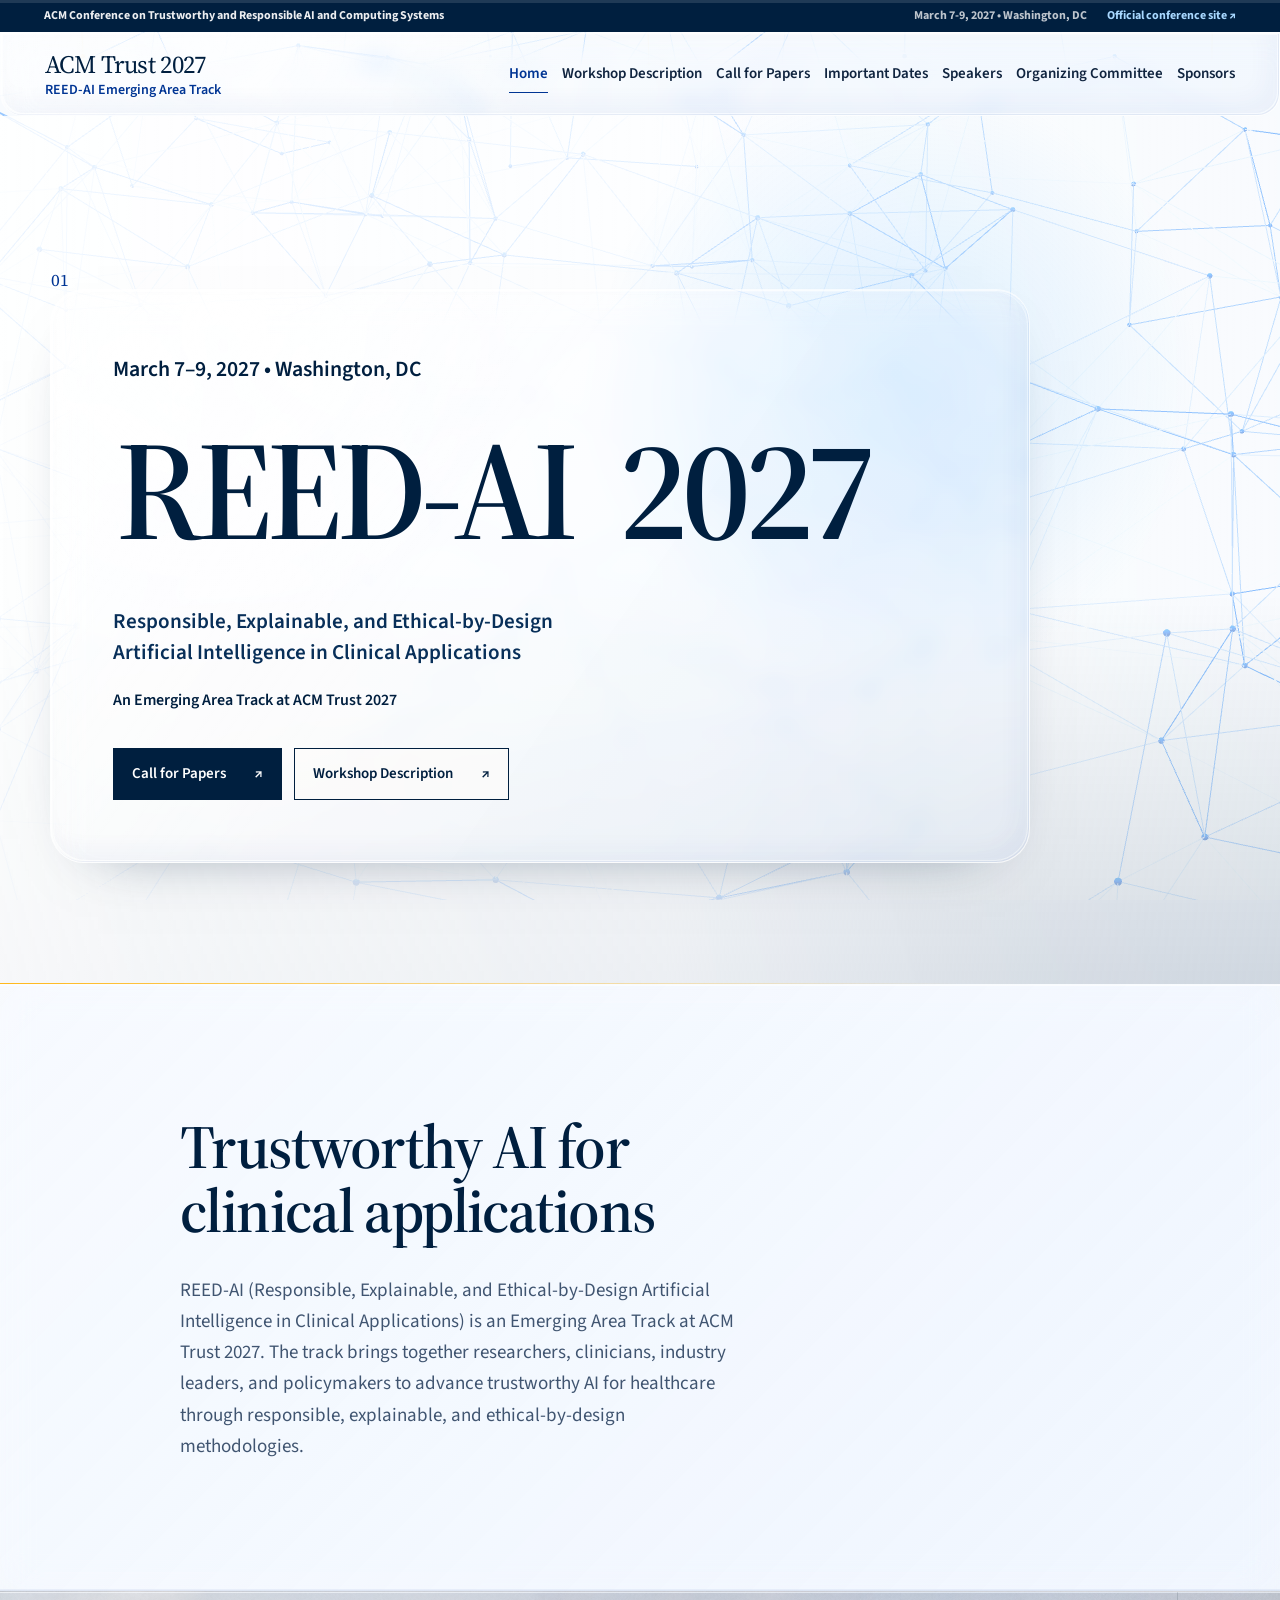
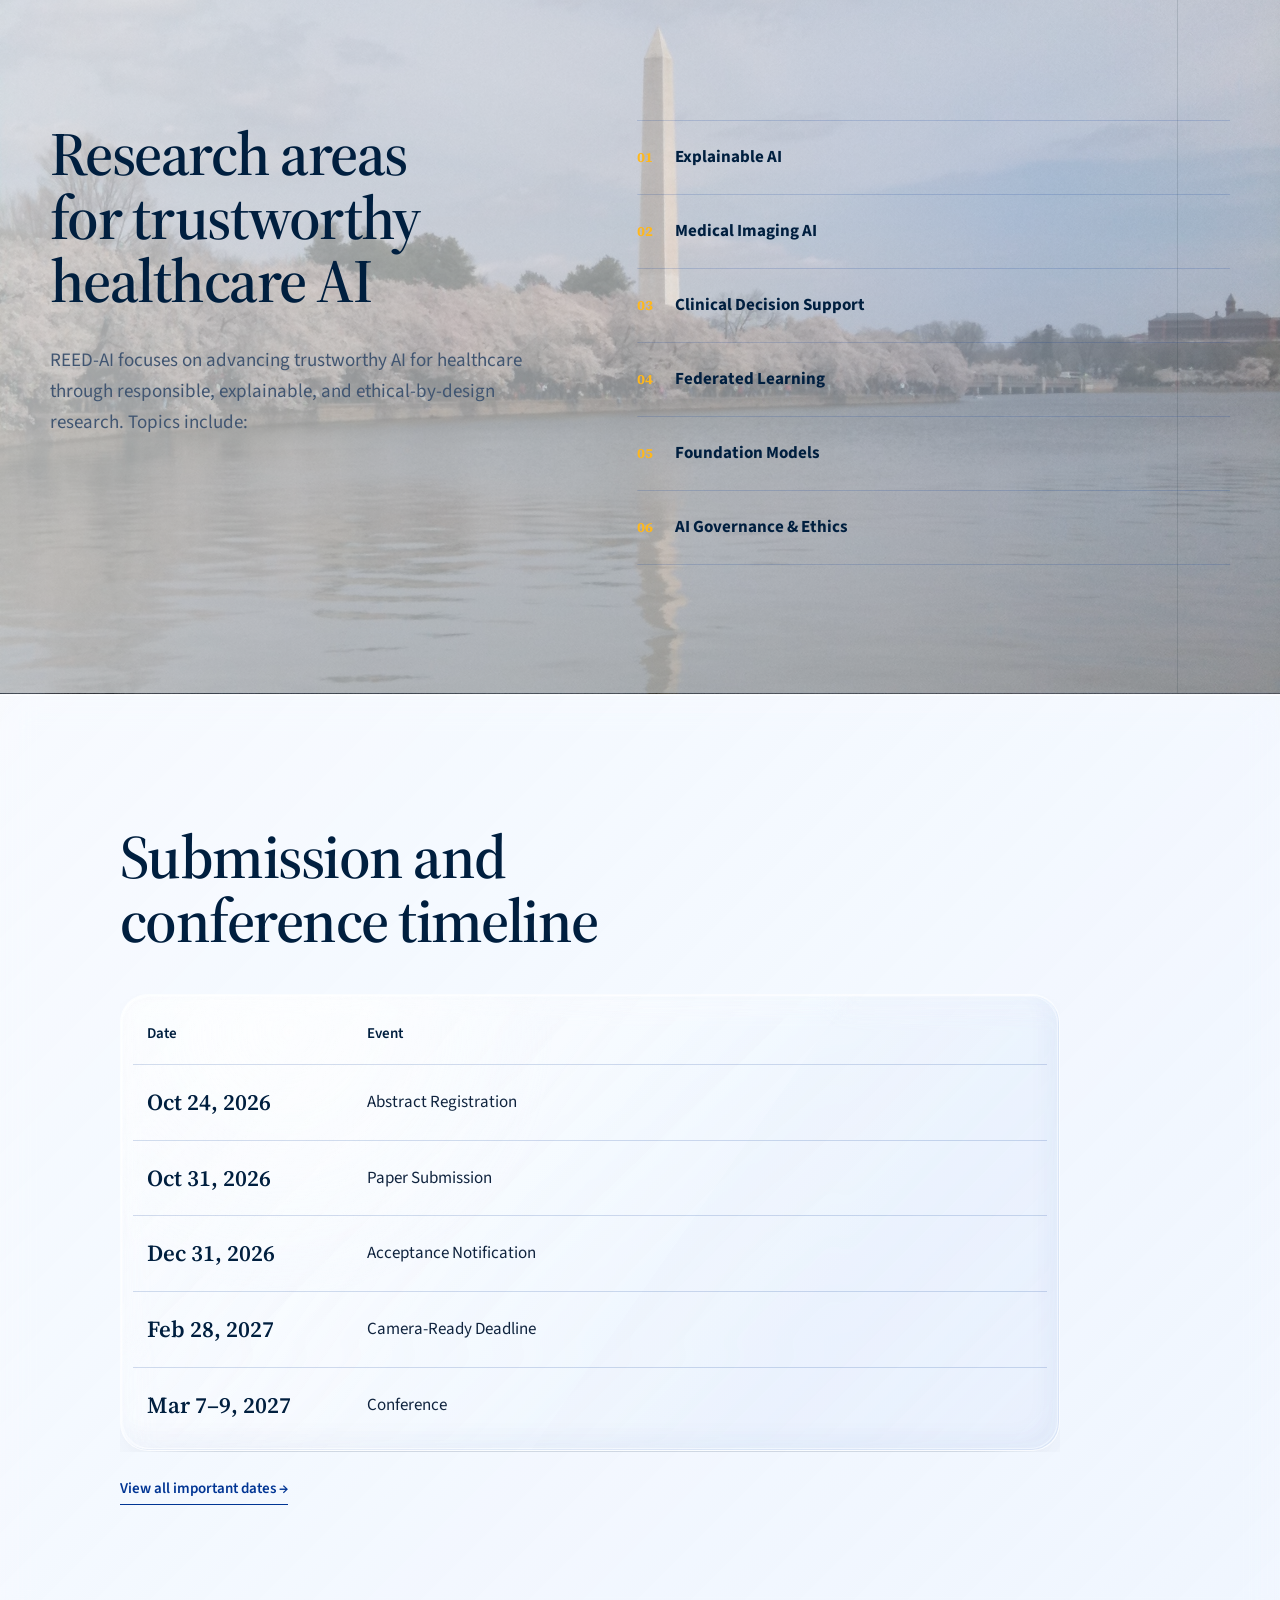
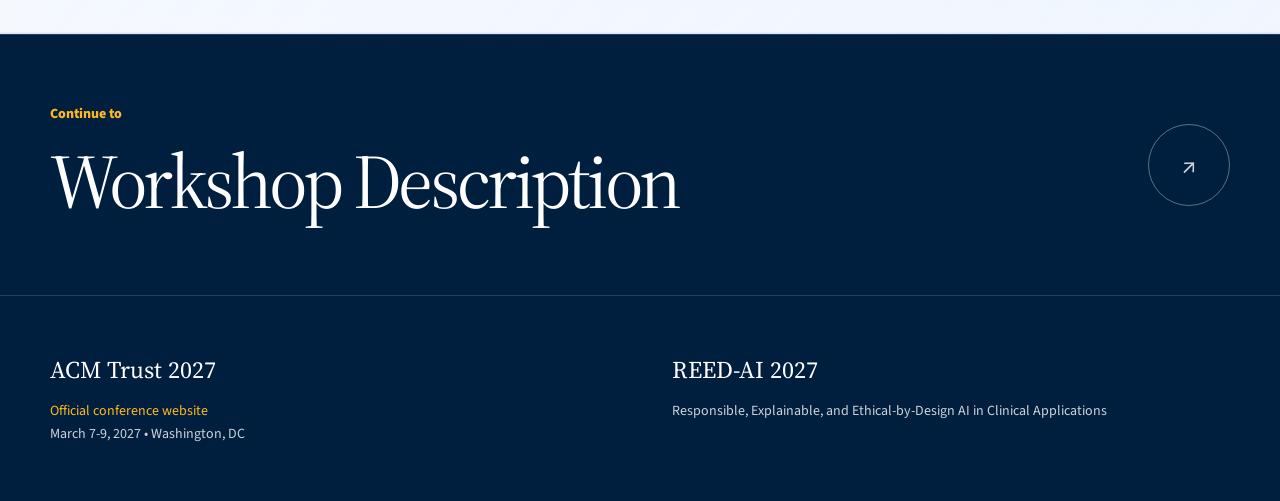
==== commit a5811468: "rebuild" ====
--- a/index.html
+++ b/index.html
@@ -7,7 +7,7 @@
   <title>ACM Trust 2027</title>
   <link rel="preconnect" href="https://fonts.googleapis.com">
   <link rel="preconnect" href="https://fonts.gstatic.com" crossorigin>
-  <link href="https://fonts.googleapis.com/css2?family=Instrument+Serif:ital@0;1&family=Manrope:wght@400;500;600;700;800&display=swap" rel="stylesheet">
+  <link href="https://fonts.googleapis.com/css2?family=Source+Sans+3:wght@400;500;600;700&family=Source+Serif+4:opsz,wght@8..60,400;8..60,500;8..60,600;8..60,700&display=swap" rel="stylesheet">
   <link rel="stylesheet" href="static/css/index.css">
 </head>
 <body data-page="home">
--- a/static/css/index.css
+++ b/static/css/index.css
@@ -1368,3 +1368,449 @@
   .page-curtain { display: none; }
   #neural-field, .scroll-thread-canvas, .section-trace { display: none; }
 }
+
+/* Academic glass and legibility refinement */
+:root {
+  --font-display: "Source Serif 4", Georgia, "Times New Roman", serif;
+  --font-body: "Source Sans 3", "Segoe UI", Arial, sans-serif;
+  --ink: #10243f;
+  --muted: #405571;
+}
+
+body {
+  font-size: 17px;
+}
+
+body * {
+  text-transform: none !important;
+}
+
+h1, h2, h3, h4 {
+  overflow: visible;
+  font-family: var(--font-display);
+  font-weight: 600;
+  line-height: 1.02;
+  letter-spacing: -.025em;
+}
+
+#neural-field {
+  opacity: .49;
+  filter: saturate(1.18) contrast(1.08);
+}
+
+#neural-field canvas { opacity: 1; }
+
+.scroll-thread-canvas {
+  opacity: .60;
+}
+
+[rt-liquid-glass] {
+  border-color: rgba(255,255,255,.54);
+  background-color: var(--rt-liquid-tint, rgba(255,255,255,.16));
+  box-shadow:
+    inset 1px 1px 0 rgba(255,255,255,.72),
+    inset -1px -1px 0 rgba(0,53,148,.07),
+    0 24px 64px -48px rgba(0,31,63,.62);
+}
+
+[rt-liquid-glass]::before {
+  background:
+    radial-gradient(circle at var(--glass-x, 18%) var(--glass-y, 8%), rgba(255,255,255,.62), transparent 30%),
+    linear-gradient(125deg, rgba(255,255,255,.20), rgba(255,255,255,.04) 42%, rgba(16,110,234,.045) 74%);
+}
+
+[rt-liquid-glass]::after {
+  border-color: rgba(255,255,255,.28);
+  box-shadow:
+    inset 10px 11px 24px rgba(255,255,255,.12),
+    inset -10px -11px 22px rgba(0,53,148,.04);
+}
+
+.utility-bar {
+  font-size: 12px;
+  letter-spacing: 0;
+}
+
+.conference-header {
+  background: rgba(255,255,255,.22);
+}
+
+.site-header.is-condensed .conference-header {
+  background: rgba(255,255,255,.28);
+}
+
+.brand-copy strong {
+  font-size: 25px;
+}
+
+.brand-copy span {
+  margin-top: 6px;
+  font-size: 14px;
+  font-weight: 600;
+  letter-spacing: 0;
+}
+
+.page-nav a {
+  font-size: 15px;
+  font-weight: 600;
+}
+
+.anchor-nav a {
+  font-size: 14px;
+}
+
+.sidebar-mark span,
+.sidebar-meta {
+  font-size: 12px;
+  letter-spacing: 0;
+}
+
+.anchor-title,
+.content-section .eyebrow,
+.page-masthead:not(.home-hero) .eyebrow,
+.hero-scroll,
+.research-marquee,
+.small-note,
+.status-note,
+.source-note {
+  display: none !important;
+}
+
+.home-hero .eyebrow,
+.home-hero .event-date {
+  display: block;
+  margin-bottom: 24px;
+  color: var(--navy);
+  font-family: var(--font-body);
+  font-size: clamp(19px, 1.7vw, 23px);
+  font-weight: 600;
+  letter-spacing: 0;
+}
+
+.home-hero .eyebrow::before { display: none; }
+
+.page-masthead .content-wrap,
+.masthead-panel,
+.home-hero .masthead-panel {
+  overflow: visible !important;
+}
+
+.masthead-panel,
+.home-hero .masthead-panel {
+  width: min(980px, calc(100% - 16px));
+  padding: clamp(38px, 5vw, 62px);
+  background: rgba(255,255,255,.18);
+}
+
+.page-index {
+  top: -24px;
+  left: 0;
+  font-size: 17px;
+}
+
+.page-masthead h1 {
+  max-width: 16ch;
+  overflow: visible;
+  margin: 8px 0 20px;
+  padding: .06em .14em .17em .02em;
+  font-size: clamp(4rem, 7vw, 7.1rem);
+  line-height: .98;
+  letter-spacing: -.045em;
+}
+
+.home-hero h1 {
+  max-width: none;
+  font-size: clamp(5rem, 11vw, 9.8rem);
+}
+
+.title-word {
+  overflow: visible;
+  margin: -.06em .10em -.14em -.02em;
+  padding: .06em .08em .16em .02em;
+  clip-path: none !important;
+}
+
+.page-masthead .subtitle {
+  font-size: clamp(18px, 1.65vw, 22px);
+}
+
+.hero-context {
+  color: var(--navy);
+  font-size: 16px;
+  font-weight: 600;
+  letter-spacing: 0;
+}
+
+.button {
+  min-height: 52px;
+  font-size: 15px;
+  font-weight: 600;
+}
+
+.content-section {
+  color: var(--ink);
+  background:
+    linear-gradient(135deg, rgba(255,255,255,.34), rgba(226,238,253,.18));
+  border-top: 1px solid rgba(255,255,255,.52);
+  border-bottom: 1px solid rgba(0,53,148,.10);
+  box-shadow:
+    inset 0 1px 0 rgba(255,255,255,.62),
+    inset 0 -1px 0 rgba(0,53,148,.05);
+  backdrop-filter: blur(18px) saturate(118%);
+  -webkit-backdrop-filter: blur(18px) saturate(118%);
+}
+
+.content-section + .content-section {
+  border-top-color: rgba(255,255,255,.52);
+}
+
+.content-section.image-band::before {
+  background:
+    linear-gradient(102deg, rgba(248,251,255,.68), rgba(235,243,253,.53) 60%, rgba(231,240,252,.34)),
+    radial-gradient(circle at 80% 32%, rgba(16,110,234,.16), transparent 30%);
+}
+
+.content-section.conference-band {
+  color: rgba(255,255,255,.88);
+  background: rgba(0,31,63,.82);
+}
+
+.glass-panel {
+  background: transparent;
+  border: 0;
+  box-shadow: none;
+}
+
+.section-heading {
+  overflow: visible;
+  margin: 0 0 25px;
+  padding: .04em .10em .13em 0;
+  font-size: clamp(2.8rem, 4.8vw, 5rem);
+  line-height: 1.03;
+}
+
+.section-lead {
+  color: var(--muted);
+  font-size: 19px;
+  line-height: 1.64;
+}
+
+.prose {
+  color: var(--muted);
+  font-size: 18px;
+  line-height: 1.72;
+}
+
+body[data-page="home"] #about .home-copy {
+  display: block;
+  max-width: 920px;
+}
+
+body[data-page="home"] #about .section-heading,
+body[data-page="home"] #about .section-lead {
+  grid-column: auto;
+}
+
+.side-card {
+  color: var(--navy);
+  border: 1px solid rgba(255,255,255,.56);
+  background: rgba(255,255,255,.18);
+  backdrop-filter: blur(18px) brightness(1.13) saturate(115%);
+  -webkit-backdrop-filter: blur(18px) brightness(1.13) saturate(115%);
+}
+
+.side-card h3 { color: var(--navy); }
+.side-card p, .side-card li { color: #314963; font-size: 16px; }
+
+.focus-list {
+  border-top-color: rgba(0,53,148,.16);
+}
+
+.focus-list span {
+  min-height: 74px;
+  border-bottom-color: rgba(0,53,148,.16);
+  font-size: 17px;
+}
+
+.date-table-wrap[rt-liquid-glass] {
+  max-width: 940px;
+  padding: 8px 12px;
+  overflow-x: auto !important;
+  overflow-y: hidden !important;
+  border: 1px solid rgba(255,255,255,.55);
+  border-radius: 28px;
+  background: rgba(255,255,255,.10);
+}
+
+.date-table th {
+  color: var(--navy);
+  font-size: 15px;
+  font-weight: 600;
+  letter-spacing: 0;
+}
+
+.date-table td {
+  color: var(--ink);
+  font-size: 17px;
+}
+
+.date-table td:first-child {
+  color: var(--navy);
+  font-size: 23px;
+  font-weight: 600;
+}
+
+.date-table tbody tr:hover td {
+  background: rgba(255,255,255,.24);
+}
+
+.info-card {
+  background: rgba(255,255,255,.11);
+  backdrop-filter: blur(14px) saturate(112%);
+  -webkit-backdrop-filter: blur(14px) saturate(112%);
+}
+
+.info-card .tag {
+  font-size: 14px;
+  letter-spacing: 0;
+}
+
+.info-card p,
+.objective-list li,
+.timeline-item p,
+.sponsor-placeholder p {
+  font-size: 16px;
+}
+
+.topic-search {
+  color: var(--navy);
+  font-size: 15px;
+  letter-spacing: 0;
+}
+
+.topic-chip,
+.principle-list span {
+  color: var(--navy);
+  background: rgba(255,255,255,.12);
+  font-size: 15px;
+}
+
+.timeline[rt-liquid-glass] {
+  margin-top: 48px;
+  padding: 38px 38px 38px 78px;
+  overflow: visible;
+  border: 1px solid rgba(255,255,255,.55);
+  border-radius: 30px;
+  background: rgba(255,255,255,.10);
+}
+
+.timeline[rt-liquid-glass]::before {
+  top: 38px;
+  bottom: 38px;
+  left: 38px;
+}
+
+.timeline[rt-liquid-glass] .timeline-item::before {
+  left: -46px;
+}
+
+.timeline-item time {
+  color: var(--navy);
+  font-size: 25px;
+  font-weight: 600;
+}
+
+.person-copy {
+  background: rgba(255,255,255,.18);
+}
+
+.person-copy .role,
+.person-copy .affiliation,
+.person-copy a {
+  font-size: 14px;
+  letter-spacing: 0;
+}
+
+.person-copy .bio {
+  color: var(--muted);
+  font-size: 15px;
+}
+
+.sponsor-placeholder {
+  background: rgba(255,255,255,.14);
+}
+
+.official-link {
+  font-size: 15px;
+  font-weight: 600;
+  letter-spacing: 0;
+}
+
+.page-next,
+.site-footer {
+  color: rgba(255,255,255,.80);
+  background: var(--navy);
+}
+
+.page-next {
+  border-top: 1px solid rgba(255,255,255,.14);
+}
+
+.page-next-copy span,
+.site-footer a {
+  color: var(--brass);
+  font-size: 14px;
+  letter-spacing: 0;
+}
+
+.page-next-copy strong {
+  overflow: visible;
+  padding: .03em .10em .12em 0;
+  line-height: .98;
+}
+
+.site-footer {
+  border-top-color: rgba(255,255,255,.14);
+}
+
+.footer-inner {
+  grid-template-columns: repeat(2, minmax(0, 1fr));
+}
+
+.site-footer strong { font-size: 24px; }
+.site-footer p { font-size: 14px; }
+
+@media (max-width: 980px) {
+  .page-masthead h1 { font-size: clamp(3.8rem, 11vw, 6.4rem); }
+  .footer-inner { grid-template-columns: repeat(2, minmax(0, 1fr)); }
+}
+
+@media (max-width: 640px) {
+  body { font-size: 16px; }
+  .brand-copy span {
+    max-width: 230px;
+    font-size: 12px;
+  }
+  .page-nav a { font-size: 16px; }
+  .masthead-panel,
+  .home-hero .masthead-panel {
+    width: 100%;
+    padding: 30px 22px;
+  }
+  .page-masthead h1 {
+    padding-right: .18em;
+    font-size: clamp(3.1rem, 15vw, 5rem);
+  }
+  .home-hero h1 { font-size: clamp(4.1rem, 20vw, 6.6rem); }
+  .section-heading { font-size: clamp(2.55rem, 12vw, 4.1rem); }
+  .timeline[rt-liquid-glass] {
+    padding: 30px 24px 30px 58px;
+  }
+  .timeline[rt-liquid-glass]::before {
+    top: 30px;
+    bottom: 30px;
+    left: 26px;
+  }
+  .timeline[rt-liquid-glass] .timeline-item::before { left: -38px; }
+  .footer-inner { grid-template-columns: 1fr; }
+}
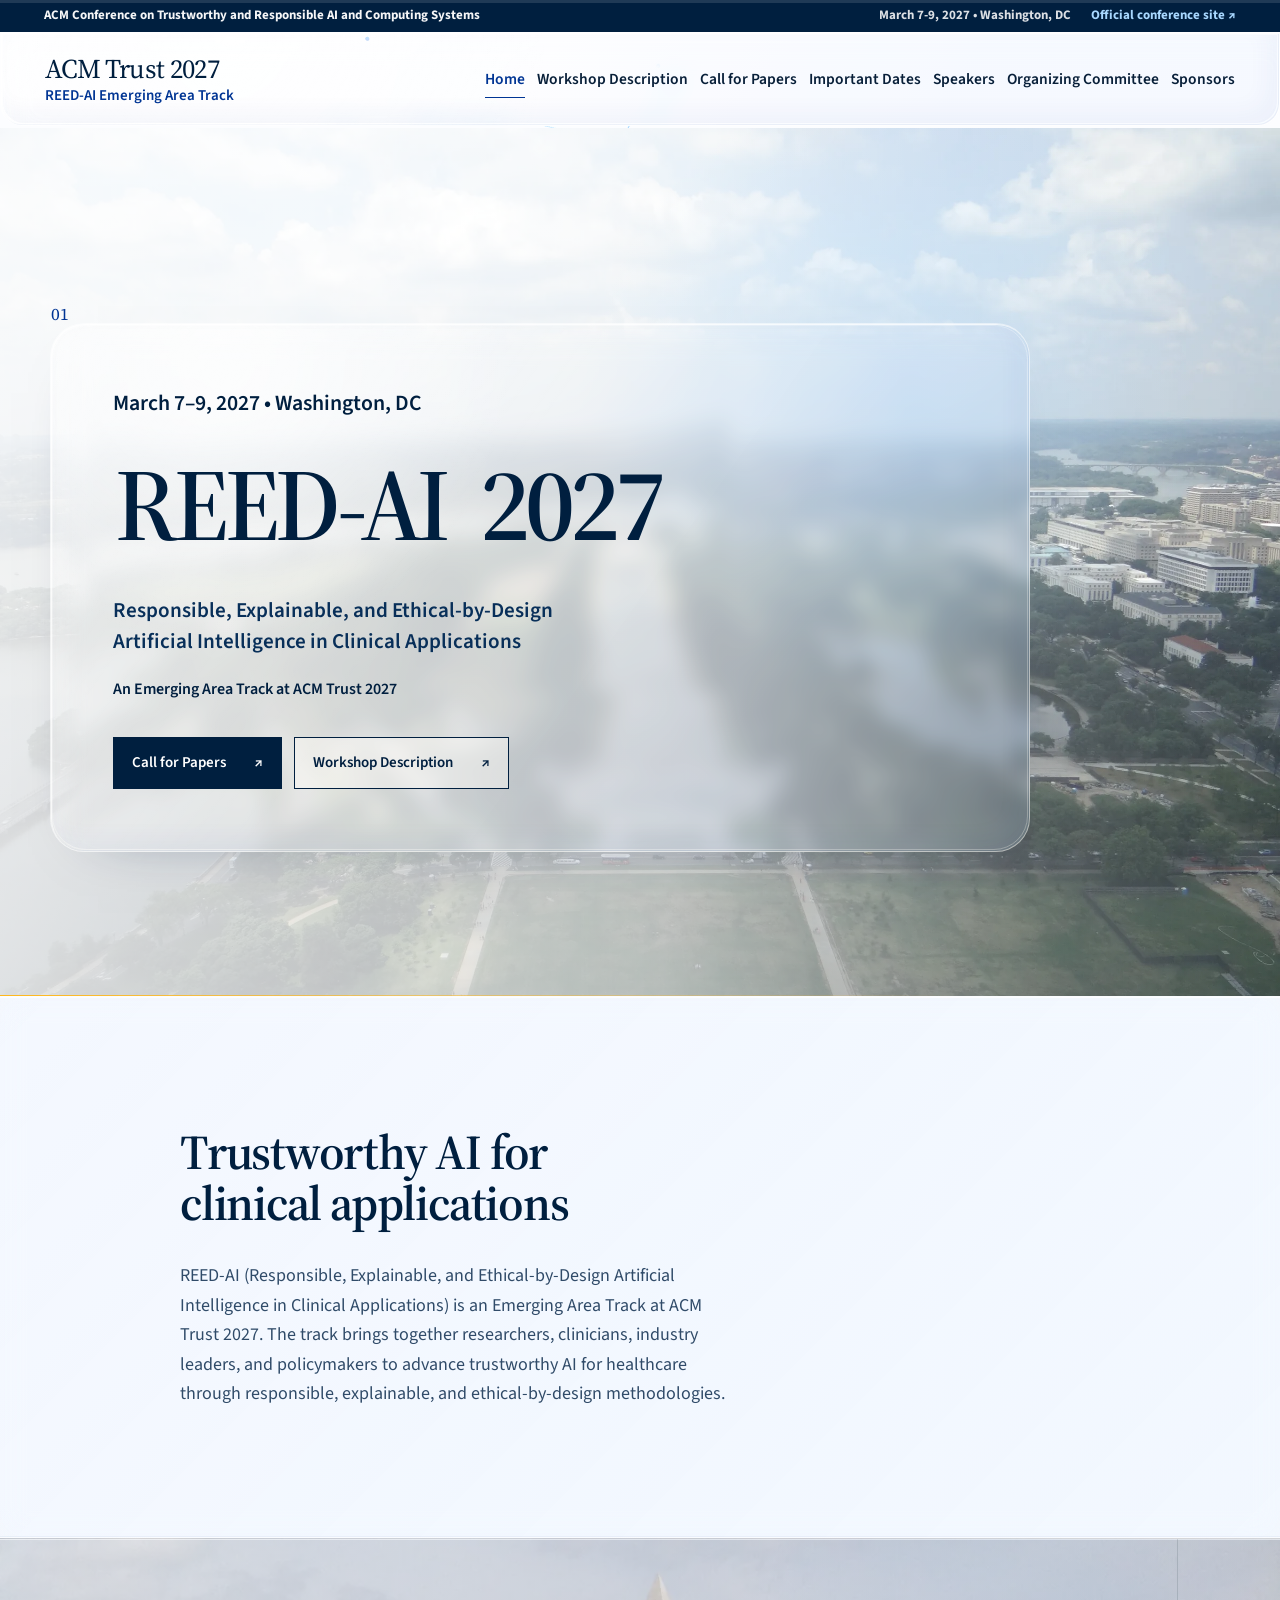
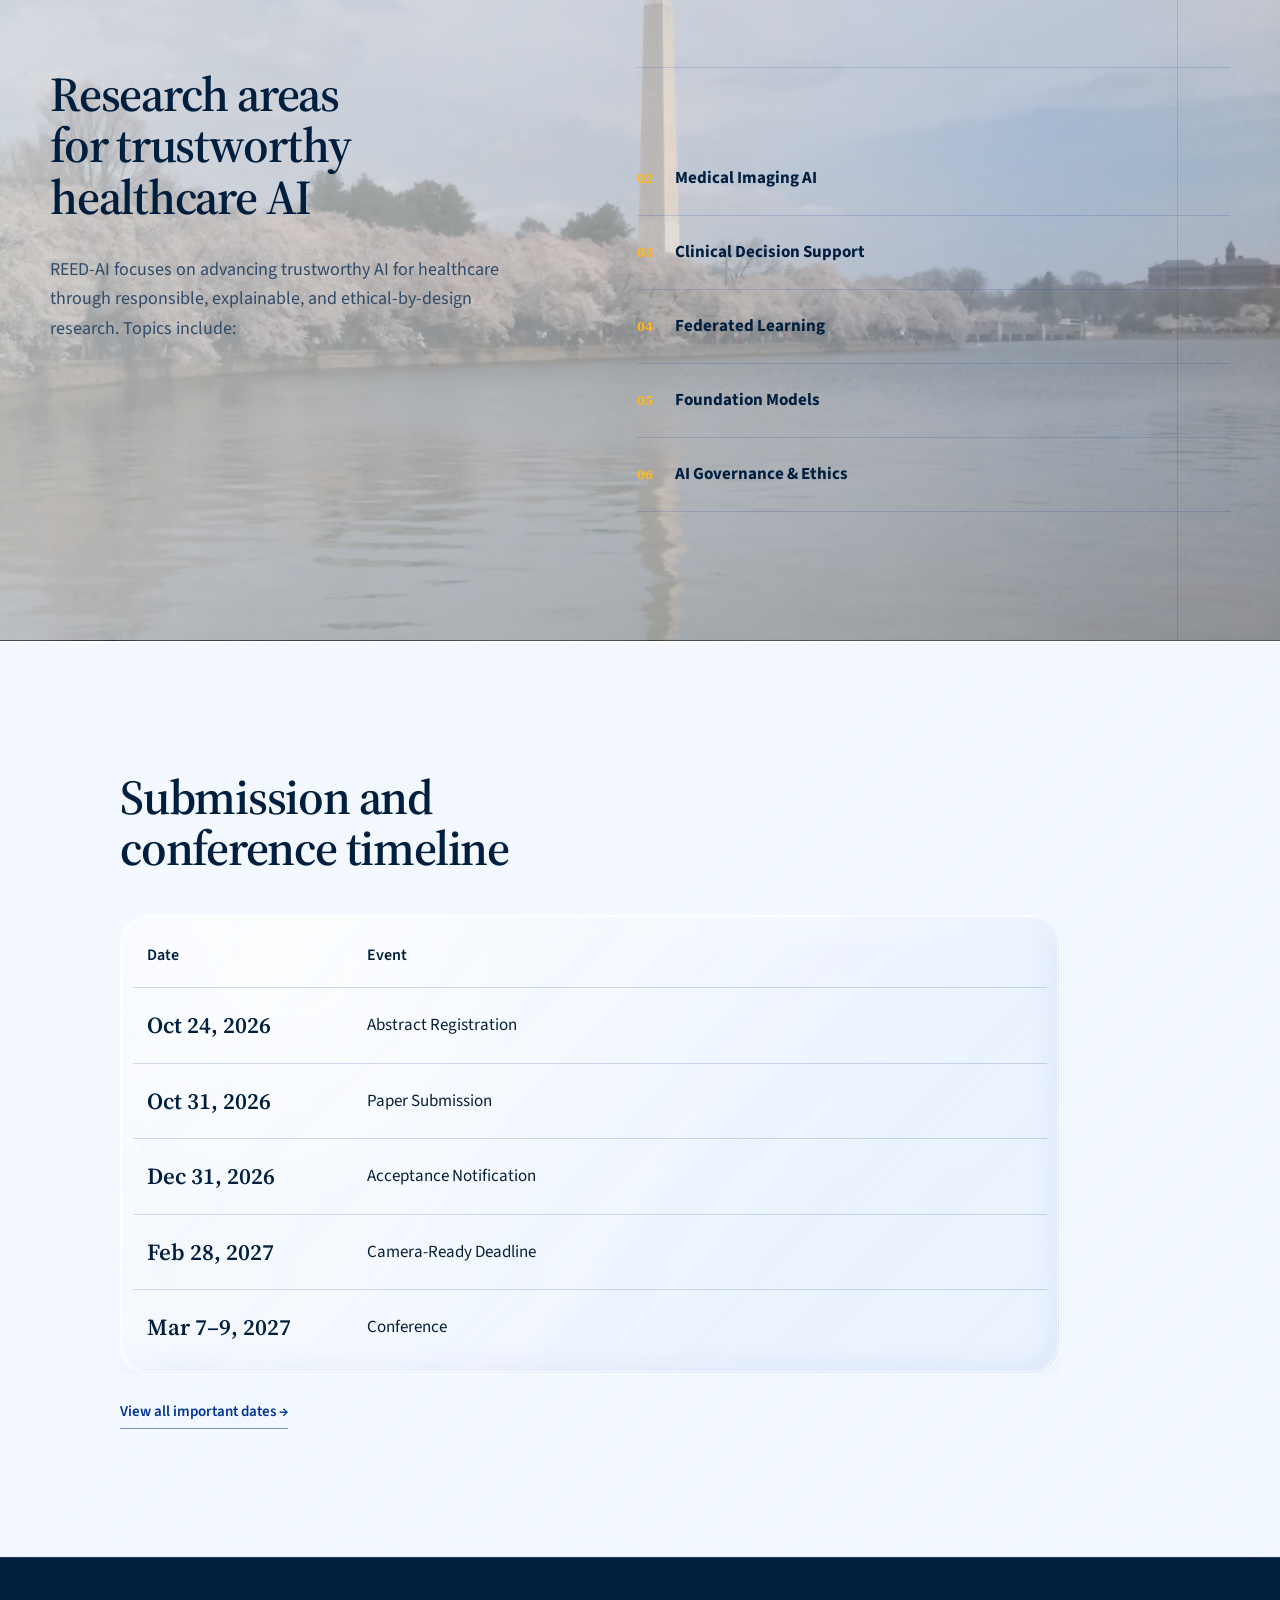
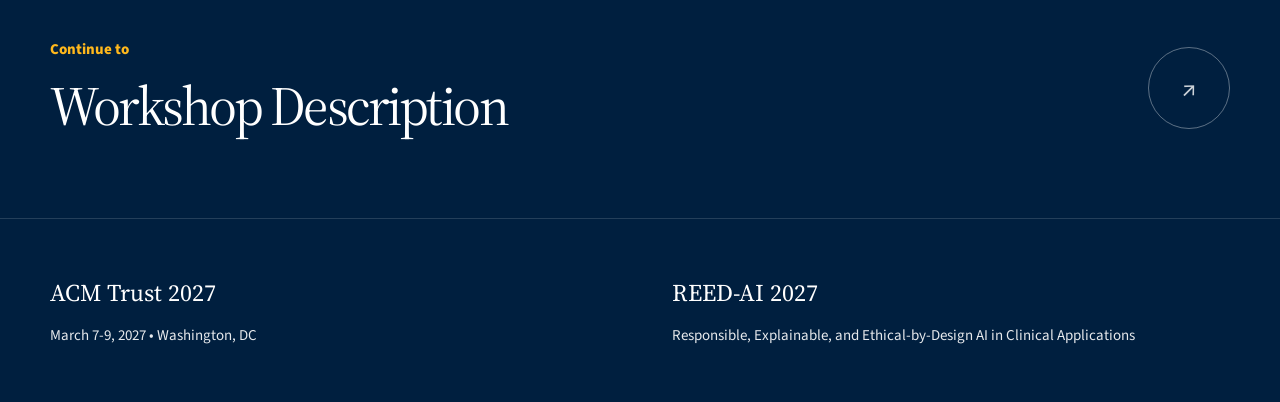
==== commit eb6e5fa0: "Remove sidebars and unify people cards" ====
--- a/index.html
+++ b/index.html
@@ -13,7 +13,6 @@
 <body data-page="home">
   <a class="skip-link" href="#about">Skip to content</a>
   <div id="site-header"></div>
-  <div id="site-sidebar"></div>
 
   <main class="site-main">
     <section class="page-masthead home-hero" id="home">
--- a/static/css/index.css
+++ b/static/css/index.css
@@ -108,7 +108,7 @@
   place-items: center;
   color: var(--white);
   background: var(--navy);
-  transform: scaleY(1);
+  transform: scaleY(0);
   transform-origin: top;
   transition: transform .8s var(--ease-sharp);
   pointer-events: none;
@@ -330,7 +330,7 @@
   position: absolute;
   inset: 0;
   opacity: .45;
-  background: url("../../assets/images/washington-monument.jpg") 53% center / cover;
+  background: url("../../assets/images/washington-monument.webp") 53% center / cover;
   transform: scale(1.06) translateY(calc(var(--side-progress) * -16px));
   will-change: transform;
 }
@@ -423,7 +423,7 @@
   padding: clamp(70px, 9vw, 128px) 0;
   overflow: hidden;
   isolation: isolate;
-  background: url("../../assets/images/washington-national-mall.jpg") center calc(48% + var(--hero-shift)) / cover no-repeat;
+  background: url("../../assets/images/washington-national-mall.webp") center calc(48% + var(--hero-shift)) / cover no-repeat;
 }
 .page-masthead::before {
   content: "";
@@ -617,7 +617,7 @@
 }
 .content-section + .content-section { border-top: 1px solid var(--line); }
 .content-section.image-band {
-  background: url("../../assets/images/washington-monument.jpg") center 40% / cover no-repeat;
+  background: url("../../assets/images/washington-monument.webp") center 40% / cover no-repeat;
 }
 .content-section.image-band::before {
   content: "";
@@ -990,7 +990,7 @@
   margin-top: 48px;
 }
 .organizer-grid { grid-template-columns: repeat(3, minmax(0, 1fr)); }
-.keynote-grid, .webmaster-grid { grid-template-columns: repeat(auto-fit, minmax(230px, 330px)); }
+.webmaster-grid { grid-template-columns: repeat(auto-fit, minmax(230px, 330px)); }
 .person-card { position: relative; min-width: 0; }
 .person-photo {
   position: relative;
@@ -1113,7 +1113,7 @@
   color: var(--white);
   background:
     linear-gradient(90deg, rgba(0,31,63,.96), rgba(0,53,148,.88)),
-    url("../../assets/images/washington-national-mall.jpg") center 40% / cover;
+    url("../../assets/images/washington-national-mall.webp") center 40% / cover;
 }
 .page-next a {
   width: min(var(--maxw), calc(100% - 64px));
@@ -1221,7 +1221,7 @@
   .submission-grid .info-card:nth-child(3), .date-grid .info-card:nth-child(3) { border-left: 1px solid var(--line); }
 }
 
-@media (max-width: 980px) {
+@media (max-width: 1180px) {
   :root { --header-h: 108px; --sidebar-w: 0px; }
   html { scroll-padding-top: 124px; }
   .utility-bar { height: 28px; padding-inline: 18px; }
@@ -1334,7 +1334,7 @@
   .timeline { padding-left: 30px; }
   .timeline-item { grid-template-columns: 1fr; gap: 7px; padding-bottom: 38px; }
   .timeline-item::before { left: -36px; }
-  .organizer-grid, .people-grid, .keynote-grid, .webmaster-grid { grid-template-columns: minmax(0, 310px); justify-content: center; }
+  .organizer-grid, .people-grid, .webmaster-grid { grid-template-columns: minmax(0, 310px); justify-content: center; }
   .person-photo { aspect-ratio: 4 / 5.25; }
   .sponsor-placeholder { grid-template-columns: 1fr; }
   .page-next a {
@@ -1814,3 +1814,742 @@
   .timeline[rt-liquid-glass] .timeline-item::before { left: -38px; }
   .footer-inner { grid-template-columns: 1fr; }
 }
+
+/* People page and runtime refinements */
+.content-section {
+  content-visibility: auto;
+  contain-intrinsic-size: auto 760px;
+}
+
+.people-grid {
+  align-items: start;
+}
+
+.organizer-grid {
+  grid-template-columns: repeat(3, minmax(0, 1fr));
+}
+
+.speaker-grid {
+  grid-template-columns: repeat(auto-fit, minmax(235px, 1fr));
+}
+
+.webmaster-grid {
+  grid-template-columns: repeat(auto-fit, minmax(235px, 330px));
+}
+
+.person-card {
+  isolation: isolate;
+  border-radius: 28px;
+  outline: none;
+}
+
+.person-card::after {
+  content: "";
+  position: absolute;
+  z-index: 1;
+  inset: 0 0 auto;
+  aspect-ratio: 4 / 5;
+  border: 1px solid rgba(185, 218, 255, 0);
+  border-radius: 28px;
+  background:
+    radial-gradient(circle at var(--glass-x, 20%) var(--glass-y, 14%), rgba(191, 224, 255, .20), transparent 34%),
+    linear-gradient(145deg, rgba(4, 28, 54, .36), rgba(8, 48, 86, .66));
+  box-shadow: inset 0 1px 0 rgba(255, 255, 255, .18);
+  opacity: 0;
+  pointer-events: none;
+  backdrop-filter: blur(0) saturate(100%);
+  -webkit-backdrop-filter: blur(0) saturate(100%);
+  transition:
+    opacity .34s ease,
+    border-color .34s ease,
+    backdrop-filter .42s var(--ease),
+    -webkit-backdrop-filter .42s var(--ease);
+}
+
+.person-photo {
+  z-index: 0;
+  aspect-ratio: 4 / 5;
+  border-radius: 28px;
+  background: var(--navy);
+  box-shadow: 0 18px 45px rgba(3, 25, 49, .13);
+}
+
+.person-photo img {
+  padding: 0;
+  object-fit: cover;
+  object-position: center 18%;
+  filter: saturate(.92) contrast(1.025);
+}
+
+.person-copy {
+  z-index: 2;
+  width: calc(100% - 24px);
+  margin: -70px 12px 0;
+  padding: 24px 21px 22px;
+  border: 1px solid rgba(13, 48, 82, .12);
+  border-radius: 22px;
+  color: var(--navy);
+  background: rgba(245, 249, 255, .95);
+  box-shadow: 0 18px 38px rgba(3, 25, 49, .14);
+  backdrop-filter: none;
+  -webkit-backdrop-filter: none;
+  transition:
+    transform .42s var(--ease),
+    color .32s ease,
+    background .32s ease,
+    border-color .32s ease,
+    box-shadow .42s var(--ease),
+    backdrop-filter .42s var(--ease),
+    -webkit-backdrop-filter .42s var(--ease);
+}
+
+.person-copy .role,
+.person-copy .affiliation,
+.person-copy a {
+  text-transform: none;
+}
+
+.person-card:hover::after,
+.person-card:focus-visible::after,
+.person-card:focus-within::after {
+  border-color: rgba(185, 218, 255, .32);
+  opacity: 1;
+  backdrop-filter: blur(10px) saturate(126%);
+  -webkit-backdrop-filter: blur(10px) saturate(126%);
+}
+
+.person-card:hover .person-copy,
+.person-card:focus-visible .person-copy,
+.person-card:focus-within .person-copy {
+  transform: translateY(-9px);
+  color: #fff;
+  border-color: rgba(207, 229, 255, .32);
+  background:
+    radial-gradient(circle at var(--glass-x, 20%) var(--glass-y, 12%), rgba(113, 183, 255, .24), transparent 38%),
+    rgba(3, 31, 61, .84);
+  box-shadow: 0 22px 52px rgba(3, 25, 49, .27), inset 0 1px 0 rgba(255, 255, 255, .18);
+  backdrop-filter: blur(18px) saturate(132%);
+  -webkit-backdrop-filter: blur(18px) saturate(132%);
+}
+
+.person-card:hover .person-copy h3,
+.person-card:focus-visible .person-copy h3,
+.person-card:focus-within .person-copy h3 {
+  color: #fff;
+}
+
+.person-card:hover .person-copy .role,
+.person-card:hover .person-copy a,
+.person-card:focus-visible .person-copy .role,
+.person-card:focus-visible .person-copy a,
+.person-card:focus-within .person-copy .role,
+.person-card:focus-within .person-copy a {
+  color: #ffd878;
+}
+
+.person-card:hover .person-copy .affiliation,
+.person-card:focus-visible .person-copy .affiliation,
+.person-card:focus-within .person-copy .affiliation {
+  color: #d5e9ff;
+}
+
+.person-card:hover .person-copy .bio,
+.person-card:focus-visible .person-copy .bio,
+.person-card:focus-within .person-copy .bio {
+  color: rgba(255, 255, 255, .82);
+}
+
+.person-card:hover .person-photo img,
+.person-card:focus-visible .person-photo img,
+.person-card:focus-within .person-photo img {
+  transform: scale(1.055);
+  filter: saturate(1.02) contrast(1.04);
+}
+
+@media (max-width: 980px) {
+  .organizer-grid,
+  .speaker-grid {
+    grid-template-columns: repeat(2, minmax(0, 1fr));
+  }
+}
+
+/* Sidebar-free layout, clearer glass, and uniform people cards */
+:root {
+  --ink: #081f39;
+  --muted: #304b69;
+}
+
+.site-main,
+.site-footer,
+.page-next {
+  margin-left: 0;
+}
+
+.site-main {
+  padding-top: var(--header-h);
+}
+
+#neural-field {
+  opacity: .74;
+  filter: saturate(1.24) contrast(1.13);
+}
+
+.scroll-thread-canvas {
+  opacity: .70;
+}
+
+[rt-liquid-glass] {
+  border-color: rgba(255,255,255,.46);
+  background-color: var(--rt-liquid-tint, rgba(255,255,255,.10));
+  box-shadow:
+    inset 1px 1px 0 rgba(255,255,255,.76),
+    inset -1px -1px 0 rgba(0,53,148,.055),
+    0 22px 58px -48px rgba(0,31,63,.52);
+}
+
+.conference-header {
+  background: rgba(255,255,255,.20);
+}
+
+.site-header.is-condensed .conference-header {
+  background: rgba(255,255,255,.24);
+}
+
+.masthead-panel,
+.home-hero .masthead-panel {
+  background: rgba(255,255,255,.12);
+}
+
+.content-section:not(.image-band):not(.conference-band) {
+  background: linear-gradient(135deg, rgba(255,255,255,.105), rgba(225,238,254,.035));
+  backdrop-filter: blur(15px) saturate(130%);
+  -webkit-backdrop-filter: blur(15px) saturate(130%);
+}
+
+.side-card,
+.info-card,
+.date-table-wrap[rt-liquid-glass],
+.timeline[rt-liquid-glass],
+.sponsor-placeholder {
+  background-color: rgba(255,255,255,.075);
+}
+
+.utility-bar {
+  color: rgba(255,255,255,.86);
+  font-size: 13px;
+}
+
+.utility-bar strong {
+  color: rgba(255,255,255,.96);
+}
+
+.masthead-facts span,
+.button,
+.official-link,
+.info-card .tag,
+.topic-search,
+.page-next-copy span,
+.site-footer p {
+  font-size: 15px;
+}
+
+.date-table th {
+  color: var(--navy);
+  font-size: 16px;
+}
+
+.topic-chip,
+.principle-list span,
+.editorial-aside p,
+.side-card p,
+.side-card li,
+.info-card p,
+.objective-list li,
+.timeline-item p,
+.sponsor-placeholder p {
+  color: var(--muted);
+  font-size: 17px;
+}
+
+.site-footer {
+  color: rgba(255,255,255,.90);
+}
+
+.people-grid,
+.organizer-grid,
+.speaker-grid,
+.webmaster-grid,
+.six-person-grid {
+  width: 100%;
+  display: flex;
+  flex-wrap: wrap;
+  align-items: stretch;
+  justify-content: center;
+  gap: 32px 16px;
+  margin: 48px auto 0;
+}
+
+.organizer-grid,
+.webmaster-grid {
+  max-width: 1106px;
+}
+
+.speaker-grid {
+  max-width: 1106px;
+}
+
+.people-grid .person-card {
+  flex: 0 0 171px;
+  width: 171px;
+  display: flex;
+  flex-direction: column;
+  border-radius: 22px;
+}
+
+.people-grid .person-card::after {
+  width: 100%;
+  height: 238px;
+  aspect-ratio: auto;
+  border-radius: 22px 22px 0 0;
+}
+
+.people-grid .person-photo,
+.six-person-grid .person-photo {
+  width: 100%;
+  height: 238px;
+  aspect-ratio: auto;
+  border-radius: 22px 22px 0 0;
+  background:
+    linear-gradient(145deg, rgba(239,247,255,.70), rgba(195,218,242,.40)),
+    var(--paper-deep);
+}
+
+.people-grid .person-photo img {
+  width: 100%;
+  height: 100%;
+  padding: 0;
+  object-fit: contain;
+  object-position: center;
+}
+
+.people-grid .person-copy,
+.six-person-grid .person-copy {
+  width: 100%;
+  height: 196px;
+  min-height: 196px;
+  margin: 0;
+  padding: 20px 15px 18px;
+  display: flex;
+  flex-direction: column;
+  align-items: flex-start;
+  border-radius: 0 0 22px 22px;
+  color: var(--navy);
+  background:
+    radial-gradient(circle at var(--glass-x, 20%) var(--glass-y, 12%), rgba(139,196,255,.14), transparent 42%),
+    rgba(229,241,255,.36);
+  box-shadow:
+    inset 1px 1px 0 rgba(255,255,255,.72),
+    inset -1px -1px 0 rgba(0,53,148,.06),
+    0 18px 38px rgba(3,25,49,.11);
+  backdrop-filter: blur(17px) saturate(132%);
+  -webkit-backdrop-filter: blur(17px) saturate(132%);
+}
+
+.people-grid .person-copy .role,
+.six-person-grid .person-copy .role {
+  margin-bottom: 9px;
+  color: #003b78;
+  font-size: 14px;
+  line-height: 1.3;
+}
+
+.people-grid .person-copy h3,
+.six-person-grid .person-copy h3 {
+  margin: 0;
+  color: var(--navy);
+  font-size: 19px;
+  line-height: 1.12;
+}
+
+.people-grid .person-copy .affiliation,
+.six-person-grid .person-copy .affiliation {
+  margin-top: auto;
+  color: #174f83;
+  font-size: 14px;
+  font-weight: 700;
+  line-height: 1.35;
+}
+
+.people-grid .person-card:hover .person-copy,
+.people-grid .person-card:focus-visible .person-copy,
+.people-grid .person-card:focus-within .person-copy {
+  transform: translateY(-4px);
+  background:
+    radial-gradient(circle at var(--glass-x, 20%) var(--glass-y, 12%), rgba(113,183,255,.20), transparent 42%),
+    rgba(3,31,61,.70);
+}
+
+@media (max-width: 900px) {
+  .organizer-grid,
+  .speaker-grid,
+  .webmaster-grid {
+    max-width: 720px;
+  }
+
+  .people-grid .person-card {
+    flex: 0 1 calc((100% - 32px) / 3);
+    width: auto;
+    max-width: 220px;
+  }
+}
+
+@media (max-width: 620px) {
+  .people-grid .person-card {
+    flex: 0 1 calc((100% - 16px) / 2);
+    max-width: 245px;
+  }
+}
+
+@media (max-width: 420px) {
+  .people-grid .person-card {
+    flex-basis: 100%;
+    max-width: 300px;
+  }
+
+  .people-grid .person-photo,
+  .people-grid .person-card::after {
+    height: 310px;
+  }
+}
+
+/* Navigation, typography, neural-glass, and roster density refinements */
+:root {
+  --header-h: 128px;
+}
+
+body {
+  font-size: 18px;
+}
+
+#neural-field {
+  opacity: .66;
+  filter: saturate(1.22) contrast(1.11);
+}
+
+#neural-field canvas {
+  opacity: 1;
+}
+
+.scroll-thread-canvas {
+  opacity: .66;
+}
+
+.conference-header {
+  height: 94px;
+  gap: clamp(18px, 2.4vw, 38px);
+  background: rgba(255,255,255,.28);
+}
+
+.site-header.is-condensed .conference-header {
+  height: 78px;
+  transform: translateY(-34px);
+  background: rgba(255,255,255,.34);
+}
+
+.brand-copy strong {
+  font-size: 27px;
+}
+
+.brand-copy span {
+  font-size: 15px;
+}
+
+.page-nav a {
+  font-size: 17px;
+}
+
+.page-masthead h1 {
+  font-size: clamp(3.25rem, 5.2vw, 5.4rem);
+  line-height: 1;
+}
+
+.home-hero h1 {
+  font-size: clamp(4rem, 8vw, 7rem);
+}
+
+.section-heading {
+  font-size: clamp(2.4rem, 3.8vw, 3.9rem);
+  line-height: 1.06;
+}
+
+.page-next-copy strong {
+  font-size: clamp(2.5rem, 4.3vw, 4.6rem);
+}
+
+.section-lead,
+.prose {
+  font-size: 18px;
+}
+
+.editorial-aside p,
+.side-card p,
+.side-card li,
+.info-card p,
+.objective-list li,
+.timeline-item p,
+.sponsor-placeholder p,
+.focus-list span,
+.topic-chip,
+.principle-list span {
+  font-size: 17px;
+}
+
+.info-card h3,
+.timeline-item h3,
+.sponsor-placeholder h3,
+.editorial-aside h3 {
+  font-size: 25px;
+}
+
+.side-card h3 {
+  font-size: 29px;
+}
+
+.content-section:not(.image-band):not(.conference-band) {
+  border-color: rgba(255,255,255,.54);
+  background:
+    linear-gradient(135deg, rgba(255,255,255,.18), rgba(225,238,254,.08));
+  box-shadow:
+    inset 0 1px 0 rgba(255,255,255,.72),
+    inset 0 -1px 0 rgba(0,53,148,.045),
+    0 18px 52px -50px rgba(0,31,63,.44);
+  backdrop-filter: blur(13px) saturate(126%);
+  -webkit-backdrop-filter: blur(13px) saturate(126%);
+}
+
+.six-person-grid {
+  grid-template-columns: repeat(6, minmax(0, 1fr));
+  gap: 28px 16px;
+}
+
+.six-person-grid .person-photo {
+  aspect-ratio: 4 / 5;
+}
+
+.six-person-grid .person-copy {
+  width: calc(100% - 14px);
+  min-height: 166px;
+  margin: -48px 7px 0;
+  padding: 17px 14px 16px;
+  border-radius: 17px;
+}
+
+.six-person-grid .person-copy h3 {
+  font-size: clamp(17px, 1.45vw, 21px);
+  line-height: 1.12;
+}
+
+.six-person-grid .person-copy .role,
+.six-person-grid .person-copy .affiliation,
+.six-person-grid .person-copy a {
+  font-size: 13px;
+  line-height: 1.35;
+}
+
+.six-person-grid .person-copy a {
+  margin-top: 10px;
+}
+
+@media (min-width: 1181px) and (max-width: 1380px) {
+  .page-nav ul { gap: 12px; }
+  .page-nav a { font-size: 15.5px; }
+}
+
+@media (max-width: 1180px) {
+  :root { --header-h: 112px; }
+  .conference-header { height: 84px; }
+  .site-header.is-condensed .conference-header {
+    height: 72px;
+    transform: translateY(-28px);
+  }
+  .page-nav { top: 112px; }
+  .site-header.is-condensed .page-nav { top: 72px; }
+  .page-nav a { font-size: 16px; }
+  .six-person-grid { grid-template-columns: repeat(3, minmax(0, 1fr)); }
+}
+
+@media (max-width: 760px) {
+  .six-person-grid { grid-template-columns: repeat(2, minmax(0, 1fr)); }
+}
+
+@media (max-width: 640px) {
+  :root { --header-h: 104px; }
+  body { font-size: 17px; }
+  .conference-header { height: 78px; }
+  .site-header.is-condensed .conference-header {
+    height: 66px;
+    transform: translateY(-26px);
+  }
+  .page-nav { top: 104px; }
+  .site-header.is-condensed .page-nav { top: 66px; }
+  .page-masthead h1 { font-size: clamp(2.8rem, 12vw, 4rem); }
+  .home-hero h1 { font-size: clamp(3.25rem, 15vw, 5rem); }
+  .section-heading { font-size: clamp(2.15rem, 9.5vw, 3.2rem); }
+}
+
+@media (max-width: 500px) {
+  .six-person-grid { grid-template-columns: minmax(0, 1fr); }
+}
+
+@media (max-width: 640px) {
+  .organizer-grid,
+  .speaker-grid,
+  .webmaster-grid {
+    grid-template-columns: minmax(0, 1fr);
+  }
+
+  .person-card {
+    max-width: 370px;
+    margin-inline: auto;
+  }
+}
+
+/* Final cascade for the sidebar-free glass roster */
+#neural-field {
+  opacity: .74;
+  filter: saturate(1.24) contrast(1.13);
+}
+
+.scroll-thread-canvas { opacity: .70; }
+
+[rt-liquid-glass] {
+  border-color: rgba(255,255,255,.46);
+  background-color: var(--rt-liquid-tint, rgba(255,255,255,.10));
+}
+
+.conference-header { background: rgba(255,255,255,.20); }
+.site-header.is-condensed .conference-header { background: rgba(255,255,255,.24); }
+
+.content-section:not(.image-band):not(.conference-band) {
+  background: linear-gradient(135deg, rgba(255,255,255,.105), rgba(225,238,254,.035));
+  backdrop-filter: blur(15px) saturate(130%);
+  -webkit-backdrop-filter: blur(15px) saturate(130%);
+}
+
+.people-grid,
+.organizer-grid,
+.speaker-grid,
+.webmaster-grid,
+.six-person-grid {
+  width: 100%;
+  display: flex;
+  flex-wrap: wrap;
+  align-items: stretch;
+  justify-content: center;
+  gap: 32px 16px;
+  margin: 48px auto 0;
+}
+
+.organizer-grid,
+.webmaster-grid { max-width: 1106px; }
+.speaker-grid { max-width: 1106px; }
+
+.people-grid .person-card {
+  flex: 0 0 171px;
+  width: 171px;
+  max-width: 171px;
+  margin: 0;
+  display: flex;
+  flex-direction: column;
+  border-radius: 22px;
+}
+
+.people-grid .person-card::after {
+  width: 100%;
+  height: 238px;
+  aspect-ratio: auto;
+  border-radius: 22px 22px 0 0;
+}
+
+.people-grid .person-photo,
+.six-person-grid .person-photo {
+  width: 100%;
+  height: 238px;
+  aspect-ratio: auto;
+  border-radius: 22px 22px 0 0;
+}
+
+.people-grid .person-photo img {
+  width: 100%;
+  height: 100%;
+  object-fit: contain;
+  object-position: center;
+}
+
+.people-grid .person-copy,
+.six-person-grid .person-copy {
+  width: 100%;
+  height: 196px;
+  min-height: 196px;
+  max-height: 196px;
+  margin: 0;
+  padding: 20px 15px 18px;
+  display: flex;
+  flex-direction: column;
+  align-items: flex-start;
+  border-radius: 0 0 22px 22px;
+  background:
+    radial-gradient(circle at var(--glass-x, 20%) var(--glass-y, 12%), rgba(139,196,255,.14), transparent 42%),
+    rgba(229,241,255,.36);
+  backdrop-filter: blur(17px) saturate(132%);
+  -webkit-backdrop-filter: blur(17px) saturate(132%);
+}
+
+.people-grid .person-copy .role,
+.six-person-grid .person-copy .role {
+  margin-bottom: 9px;
+  color: #003b78;
+  font-size: 14px;
+  line-height: 1.3;
+}
+
+.people-grid .person-copy h3,
+.six-person-grid .person-copy h3 {
+  margin: 0;
+  color: var(--navy);
+  font-size: 19px;
+  line-height: 1.12;
+}
+
+.people-grid .person-copy .affiliation,
+.six-person-grid .person-copy .affiliation {
+  margin-top: auto;
+  color: #174f83;
+  font-size: 14px;
+  line-height: 1.35;
+}
+
+@media (max-width: 900px) {
+  .people-grid .person-card {
+    flex: 0 1 calc((100% - 32px) / 3);
+    width: auto;
+    max-width: 220px;
+  }
+}
+
+@media (max-width: 620px) {
+  .people-grid .person-card {
+    flex: 0 1 calc((100% - 16px) / 2);
+    max-width: 245px;
+  }
+}
+
+@media (max-width: 420px) {
+  .people-grid .person-card {
+    flex-basis: 100%;
+    max-width: 300px;
+  }
+
+  .people-grid .person-photo,
+  .people-grid .person-card::after { height: 310px; }
+}
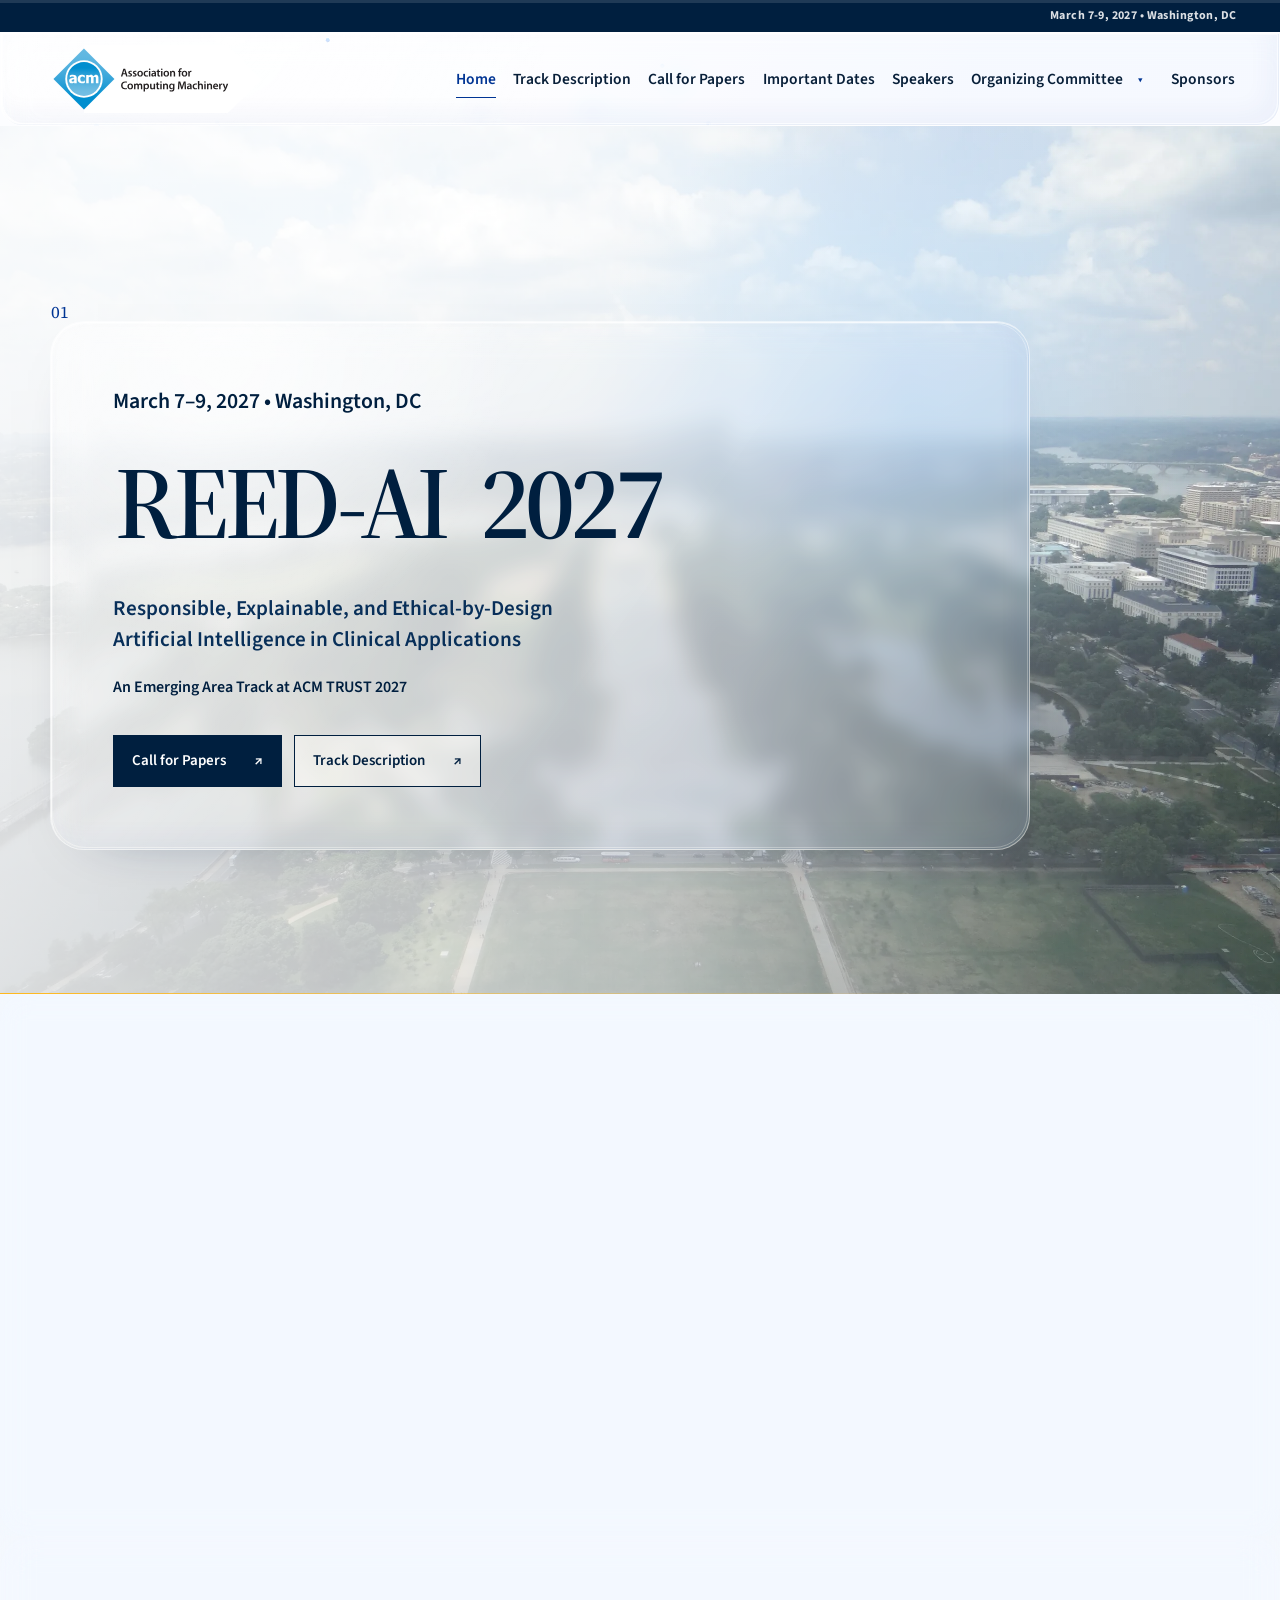
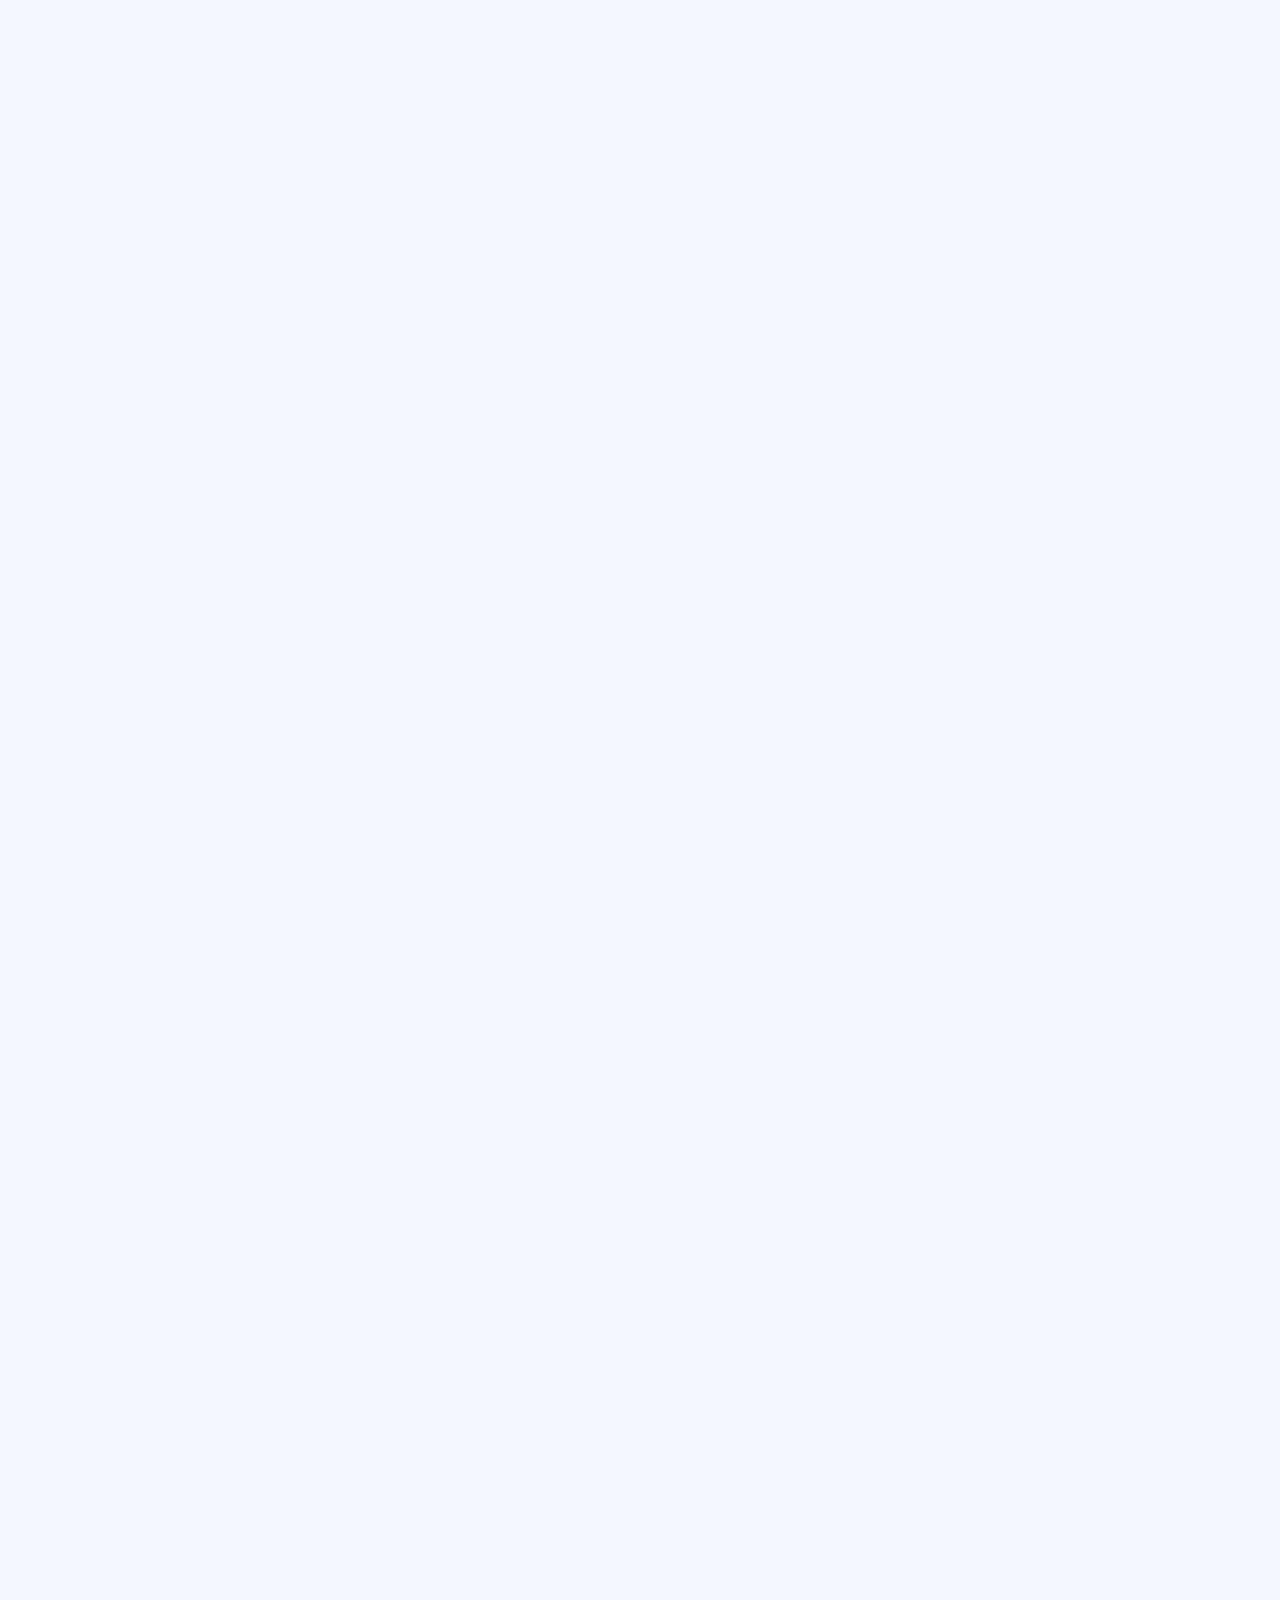
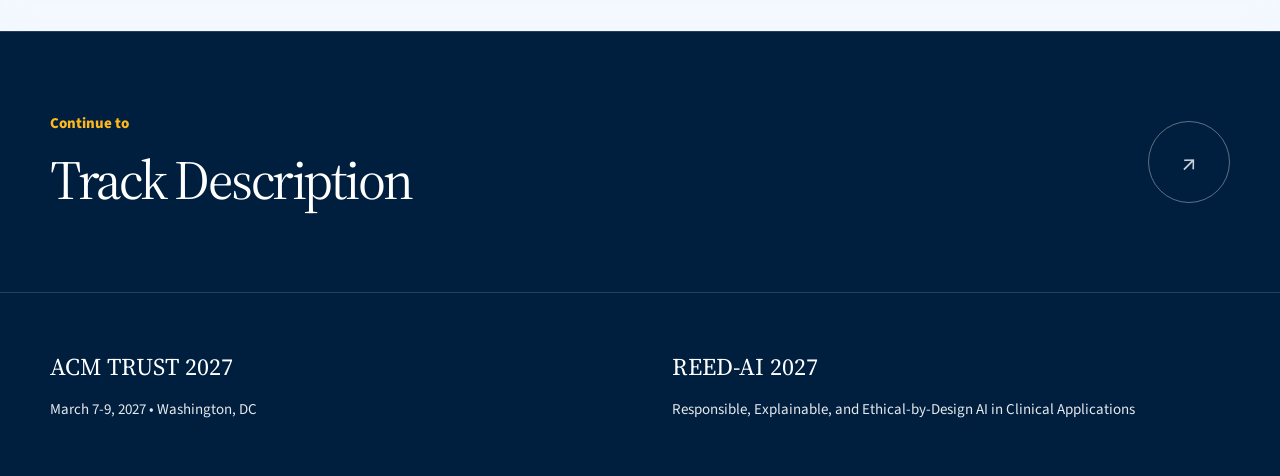
==== commit e755e2be: "Update conference content and navigation" ====
--- a/index.html
+++ b/index.html
@@ -3,8 +3,8 @@
 <head>
   <meta charset="utf-8">
   <meta name="viewport" content="width=device-width, initial-scale=1">
-  <meta name="description" content="ACM Trust 2027 REED-AI Emerging Area Track on responsible, explainable, and ethical-by-design AI in clinical applications.">
-  <title>ACM Trust 2027</title>
+  <meta name="description" content="ACM TRUST 2027 REED-AI Emerging Area Track on responsible, explainable, and ethical-by-design AI in clinical applications.">
+  <title>ACM TRUST 2027</title>
   <link rel="preconnect" href="https://fonts.googleapis.com">
   <link rel="preconnect" href="https://fonts.gstatic.com" crossorigin>
   <link href="https://fonts.googleapis.com/css2?family=Source+Sans+3:wght@400;500;600;700&family=Source+Serif+4:opsz,wght@8..60,400;8..60,500;8..60,600;8..60,700&display=swap" rel="stylesheet">
@@ -21,10 +21,10 @@
           <p class="eyebrow">March 7&ndash;9, 2027 &bull; Washington, DC</p>
           <h1>REED-AI 2027</h1>
           <p class="subtitle">Responsible, Explainable, and Ethical-by-Design Artificial Intelligence in Clinical Applications</p>
-          <p class="hero-context">An Emerging Area Track at ACM Trust 2027</p>
+          <p class="hero-context">An Emerging Area Track at ACM TRUST 2027</p>
           <div class="hero-actions" aria-label="Primary links">
             <a class="button primary" href="call-for-papers.html">Call for Papers</a>
-            <a class="button secondary" href="workshop-description.html">Workshop Description</a>
+            <a class="button secondary" href="track-description.html">Track Description</a>
           </div>
         </div>
       </div>
@@ -33,8 +33,8 @@
     <section class="content-section" id="about">
       <div class="content-wrap home-copy">
         <p class="eyebrow">About REED-AI</p>
-        <h2 class="section-heading">Trustworthy AI for clinical applications</h2>
-        <p class="section-lead">REED-AI (Responsible, Explainable, and Ethical-by-Design Artificial Intelligence in Clinical Applications) is an Emerging Area Track at ACM Trust 2027. The track brings together researchers, clinicians, industry leaders, and policymakers to advance trustworthy AI for healthcare through responsible, explainable, and ethical-by-design methodologies.</p>
+        <h2 class="section-heading">Trustworthy AI for Clinical Applications</h2>
+        <p class="section-lead">REED-AI (Responsible, Explainable, and Ethical-by-Design Artificial Intelligence in Clinical Applications) is an Emerging Area Track at ACM TRUST 2027. The track brings together researchers, clinicians, industry leaders, and policymakers to advance trustworthy AI for healthcare through responsible, explainable, and ethical-by-design methodologies.</p>
       </div>
     </section>
 
@@ -42,16 +42,16 @@
       <div class="content-wrap home-focus">
         <div class="focus-copy">
           <p class="eyebrow">Conference Focus</p>
-          <h2 class="section-heading">Research areas for trustworthy healthcare AI</h2>
+          <h2 class="section-heading">Research Areas for Trustworthy Healthcare AI</h2>
           <p class="section-lead">REED-AI focuses on advancing trustworthy AI for healthcare through responsible, explainable, and ethical-by-design research. Topics include:</p>
         </div>
         <div class="focus-list" aria-label="Conference focus topics">
-          <span>Explainable AI</span>
-          <span>Medical Imaging AI</span>
-          <span>Clinical Decision Support</span>
-          <span>Federated Learning</span>
-          <span>Foundation Models</span>
-          <span>AI Governance &amp; Ethics</span>
+          <article class="focus-item" tabindex="0"><h3>Explainable AI</h3><div class="focus-description"><p>Transparent and interpretable AI methods, including uncertainty quantification, confidence-aware predictions, and trustworthy explanations for clinical applications.</p></div></article>
+          <article class="focus-item" tabindex="0"><h3>Medical Imaging AI</h3><div class="focus-description"><p>Reliable and explainable AI for medical imaging, computer-assisted diagnosis, and multimodal image-based clinical applications.</p></div></article>
+          <article class="focus-item" tabindex="0"><h3>Clinical Decision Support</h3><div class="focus-description"><p>Trustworthy AI systems that support clinical decision-making, human-AI collaboration, precision medicine, and personalized patient care.</p></div></article>
+          <article class="focus-item" tabindex="0"><h3>Federated Learning</h3><div class="focus-description"><p>Privacy-preserving and federated learning approaches that enable secure, robust, and generalizable clinical AI across institutions and populations.</p></div></article>
+          <article class="focus-item" tabindex="0"><h3>Foundation Models</h3><div class="focus-description"><p>Responsible foundation and generative AI models, including vision-language models, multimodal AI, clinical NLP, and large language models for healthcare.</p></div></article>
+          <article class="focus-item" tabindex="0"><h3>AI Governance &amp; Ethics</h3><div class="focus-description"><p>Ethical-by-design AI addressing fairness, bias, transparency, accountability, regulation, compliance, and post-deployment monitoring in clinical environments.</p></div></article>
         </div>
       </div>
     </section>
@@ -59,7 +59,7 @@
     <section class="content-section" id="key-dates">
       <div class="content-wrap home-copy">
         <p class="eyebrow">Key Dates</p>
-        <h2 class="section-heading">Submission and conference timeline</h2>
+        <h2 class="section-heading">Submission and Conference Timeline</h2>
         <div class="date-table-wrap">
           <table class="date-table">
             <thead>
--- a/static/css/index.css
+++ b/static/css/index.css
@@ -2553,3 +2553,451 @@
   .people-grid .person-photo,
   .people-grid .person-card::after { height: 310px; }
 }
+
+/* Circular profile system shared with the Pitt HexAI family of sites */
+.people-grid,
+.organizer-grid,
+.program-committee-grid,
+.webmaster-grid {
+  width: 100%;
+  max-width: 934px;
+  display: flex;
+  flex-wrap: wrap;
+  align-items: stretch;
+  justify-content: center;
+  gap: 48px 32px;
+  margin: 48px auto 0;
+}
+
+.people-grid .person-card {
+  flex: 0 0 290px;
+  width: 290px;
+  max-width: 290px;
+  margin: 0;
+  display: flex;
+  flex-direction: column;
+  align-items: center;
+  overflow: visible;
+  border-radius: 0;
+}
+
+.people-grid .person-card::after {
+  display: none;
+}
+
+.people-grid .person-photo,
+.six-person-grid .person-photo {
+  flex: 0 0 176px;
+  width: 176px;
+  height: 176px;
+  margin: 0 auto 22px;
+  overflow: hidden;
+  aspect-ratio: 1;
+  border: 4px solid rgba(255,255,255,.72);
+  border-radius: 50%;
+  background: var(--paper-deep);
+  box-shadow:
+    0 18px 42px rgba(3,25,49,.18),
+    inset 0 0 0 1px rgba(0,53,148,.08);
+  transition: transform .42s var(--ease), box-shadow .42s var(--ease);
+}
+
+.people-grid .person-photo img {
+  width: 100%;
+  height: 100%;
+  padding: 0;
+  object-fit: cover;
+  object-position: center 18%;
+  filter: none;
+  transform: scale(1);
+  transition: transform .55s var(--ease), filter .35s ease;
+}
+
+.people-grid .person-copy,
+.six-person-grid .person-copy {
+  width: 100%;
+  height: 154px;
+  min-height: 154px;
+  max-height: 154px;
+  margin: 0;
+  padding: 22px 18px 20px;
+  display: flex;
+  flex-direction: column;
+  align-items: center;
+  color: var(--navy);
+  text-align: center;
+  border: 1px solid rgba(255,255,255,.46);
+  border-radius: 24px;
+  background:
+    radial-gradient(circle at var(--glass-x, 20%) var(--glass-y, 12%), rgba(139,196,255,.12), transparent 44%),
+    rgba(229,241,255,.30);
+  box-shadow:
+    inset 1px 1px 0 rgba(255,255,255,.74),
+    inset -1px -1px 0 rgba(0,53,148,.055),
+    0 16px 38px rgba(3,25,49,.10);
+  backdrop-filter: blur(18px) saturate(134%);
+  -webkit-backdrop-filter: blur(18px) saturate(134%);
+  transition: transform .35s var(--ease), box-shadow .35s ease, background .35s ease;
+}
+
+.people-grid .person-copy .role,
+.six-person-grid .person-copy .role {
+  display: none;
+}
+
+.people-grid .person-copy h3,
+.six-person-grid .person-copy h3 {
+  width: 100%;
+  min-height: 52px;
+  margin: 0;
+  display: flex;
+  align-items: center;
+  justify-content: center;
+  color: var(--navy);
+  font-size: 20px;
+  line-height: 1.16;
+}
+
+.people-grid .person-copy h3 a {
+  color: inherit;
+  text-decoration: none;
+  transition: color .25s ease;
+}
+
+.people-grid .person-copy h3 a:hover {
+  color: var(--blue);
+}
+
+.people-grid .person-copy h3 a:focus-visible {
+  outline: 2px solid var(--blue-bright);
+  outline-offset: 4px;
+  border-radius: 4px;
+}
+
+.people-grid .person-copy .affiliation,
+.six-person-grid .person-copy .affiliation {
+  width: 100%;
+  min-height: 22px;
+  margin-top: auto;
+  overflow: visible;
+  color: #174f83;
+  font-size: 14.5px;
+  font-weight: 700;
+  line-height: 1.35;
+  text-align: center;
+  white-space: nowrap;
+}
+
+.people-grid .person-card:hover .person-photo,
+.people-grid .person-card:focus-within .person-photo {
+  transform: translateY(-5px);
+  box-shadow:
+    0 24px 54px rgba(3,25,49,.24),
+    0 0 0 7px rgba(168,216,255,.18);
+}
+
+.people-grid .person-card:hover .person-photo img,
+.people-grid .person-card:focus-within .person-photo img {
+  transform: scale(1.075);
+  filter: saturate(1.04) contrast(1.02);
+}
+
+.people-grid .person-card:hover .person-copy,
+.people-grid .person-card:focus-visible .person-copy,
+.people-grid .person-card:focus-within .person-copy {
+  transform: none;
+  color: var(--navy);
+  border-color: rgba(255,255,255,.52);
+  background:
+    radial-gradient(circle at var(--glass-x, 20%) var(--glass-y, 12%), rgba(139,196,255,.16), transparent 44%),
+    rgba(229,241,255,.34);
+  box-shadow:
+    inset 1px 1px 0 rgba(255,255,255,.78),
+    inset -1px -1px 0 rgba(0,53,148,.055),
+    0 18px 42px rgba(3,25,49,.12);
+}
+
+.people-grid .person-card:hover .person-copy h3,
+.people-grid .person-card:focus-visible .person-copy h3,
+.people-grid .person-card:focus-within .person-copy h3 {
+  color: var(--navy);
+}
+
+.people-grid .person-card:hover .person-copy .affiliation,
+.people-grid .person-card:focus-visible .person-copy .affiliation,
+.people-grid .person-card:focus-within .person-copy .affiliation {
+  color: #174f83;
+}
+
+@media (max-width: 1000px) {
+  .people-grid,
+  .organizer-grid,
+  .program-committee-grid,
+  .webmaster-grid {
+    max-width: 612px;
+  }
+}
+
+@media (max-width: 660px) {
+  .people-grid,
+  .organizer-grid,
+  .program-committee-grid,
+  .webmaster-grid {
+    max-width: 320px;
+  }
+
+  .people-grid .person-card {
+    flex: 0 1 320px;
+    width: min(100%, 320px);
+    max-width: 320px;
+  }
+}
+
+/* Conference identity, committee navigation, and content refinements */
+:root { --header-h: 126px; }
+
+.utility-bar {
+  justify-content: flex-end;
+  font-size: 12px;
+  letter-spacing: .035em;
+  text-transform: none;
+}
+
+.utility-links { margin-left: auto; }
+
+.conference-brand {
+  min-width: 217px;
+  border-radius: 8px;
+}
+
+.conference-brand img {
+  width: auto;
+  height: 68px;
+  border-radius: 6px;
+  object-fit: contain;
+  transition: transform .35s var(--ease), filter .35s ease;
+}
+
+.conference-brand:hover img { transform: translateY(-2px) scale(1.015); }
+.conference-brand:focus-visible { outline: 3px solid var(--blue-bright); outline-offset: 4px; }
+
+.page-nav > ul { display: flex; align-items: center; gap: clamp(12px, 1.35vw, 24px); }
+.nav-item { position: relative; }
+.nav-parent-row { display: flex; align-items: center; gap: 3px; }
+
+.dropdown-toggle {
+  width: 28px;
+  height: 36px;
+  display: grid;
+  place-items: center;
+  border: 0;
+  color: var(--blue);
+  background: transparent;
+  cursor: pointer;
+}
+
+.dropdown-toggle span {
+  display: block;
+  font-size: 15px;
+  line-height: 1;
+  transition: transform .3s var(--ease);
+}
+
+.has-dropdown.is-open .dropdown-toggle span { transform: rotate(180deg); }
+
+.page-nav .nav-dropdown {
+  position: absolute;
+  z-index: 260;
+  top: calc(100% + 10px);
+  right: 0;
+  width: 250px;
+  display: grid;
+  gap: 0;
+  padding: 9px;
+  list-style: none;
+  border: 1px solid rgba(255,255,255,.7);
+  border-radius: 18px;
+  background: rgba(238,247,255,.88);
+  box-shadow: 0 24px 60px -28px rgba(0,31,63,.65);
+  backdrop-filter: blur(20px) saturate(140%);
+  -webkit-backdrop-filter: blur(20px) saturate(140%);
+  opacity: 0;
+  visibility: hidden;
+  transform: translateY(-8px);
+  pointer-events: none;
+  transition: opacity .25s ease, transform .32s var(--ease), visibility .25s;
+}
+
+.page-nav .nav-dropdown a {
+  padding: 11px 13px;
+  border-radius: 10px;
+  font-size: 15px;
+  line-height: 1.25;
+  white-space: normal;
+}
+
+.page-nav .nav-dropdown a::after { display: none; }
+.page-nav .nav-dropdown a:hover,
+.page-nav .nav-dropdown a:focus-visible { color: var(--navy); background: rgba(168,216,255,.42); }
+
+.has-dropdown.is-open > .nav-dropdown {
+  opacity: 1;
+  visibility: visible;
+  transform: none;
+  pointer-events: auto;
+}
+
+@media (hover: hover) and (min-width: 1181px) {
+  .has-dropdown:hover > .nav-dropdown,
+  .has-dropdown:focus-within > .nav-dropdown {
+    opacity: 1;
+    visibility: visible;
+    transform: none;
+    pointer-events: auto;
+  }
+}
+
+.single-line-title,
+.single-line-heading { white-space: nowrap; }
+
+.page-masthead h1.single-line-title {
+  font-size: clamp(2.9rem, 5.1vw, 5.1rem);
+  line-height: 1.05;
+}
+
+.organizing-intro {
+  max-width: 780px;
+  font-size: clamp(1.05rem, 1.45vw, 1.25rem);
+}
+
+.focus-list { border-top: 1px solid var(--line); }
+
+.focus-item {
+  counter-increment: focus;
+  display: grid;
+  grid-template-columns: 40px minmax(0, 1fr) 28px;
+  align-items: center;
+  padding: 18px 0;
+  border-bottom: 1px solid var(--line);
+  outline: none;
+  transition: padding .38s var(--ease), background .3s ease;
+}
+
+.focus-item::before {
+  content: "0" counter(focus);
+  color: #8a5b00;
+  font-family: var(--font-display);
+  font-size: 16px;
+}
+
+.focus-item::after {
+  content: "+";
+  color: var(--blue);
+  font-family: var(--font-body);
+  font-size: 22px;
+  font-weight: 500;
+  line-height: 1;
+  transition: transform .35s var(--ease);
+}
+
+.focus-item h3 {
+  color: var(--navy);
+  font-size: clamp(1.25rem, 1.8vw, 1.55rem);
+  font-weight: 500;
+  line-height: 1.2;
+  letter-spacing: -.02em;
+}
+
+.focus-description {
+  grid-column: 2 / -1;
+  display: grid;
+  grid-template-rows: 0fr;
+  opacity: 0;
+  transition: grid-template-rows .45s var(--ease), opacity .3s ease, margin-top .4s var(--ease);
+}
+
+.focus-description p {
+  min-height: 0;
+  overflow: hidden;
+  max-width: 64ch;
+  color: #2f4f72;
+  font-size: 16px;
+  line-height: 1.55;
+}
+
+.focus-item:hover,
+.focus-item:focus,
+.focus-item:focus-within {
+  padding-left: 10px;
+  background: rgba(255,255,255,.22);
+}
+
+.focus-item:hover::after,
+.focus-item:focus::after,
+.focus-item:focus-within::after { transform: rotate(45deg); }
+
+.focus-item:hover .focus-description,
+.focus-item:focus .focus-description,
+.focus-item:focus-within .focus-description {
+  grid-template-rows: 1fr;
+  margin-top: 10px;
+  opacity: 1;
+}
+
+.focus-item:focus-visible { box-shadow: inset 3px 0 0 var(--blue-bright); }
+
+.submission-actions {
+  display: flex;
+  flex-wrap: wrap;
+  gap: 14px;
+  margin-top: 30px;
+}
+
+@media (max-width: 1180px) {
+  :root { --header-h: 112px; }
+  .conference-brand { min-width: 185px; }
+  .conference-brand img { height: 58px; }
+  .page-nav { max-height: calc(100vh - 72px); overflow-y: auto; }
+  .page-nav > ul { display: grid; grid-template-columns: repeat(2, 1fr); gap: 0 30px; }
+  .nav-parent-row > a { flex: 1; }
+  .dropdown-toggle { width: 46px; height: 48px; border-bottom: 1px solid var(--line); }
+  .page-nav .nav-dropdown {
+    position: static;
+    width: 100%;
+    max-height: 0;
+    padding: 0 12px;
+    overflow: hidden;
+    border: 0;
+    border-radius: 0 0 14px 14px;
+    background: rgba(231,243,255,.72);
+    box-shadow: none;
+    opacity: 0;
+    visibility: hidden;
+    transform: none;
+  }
+  .page-nav .nav-dropdown a { padding: 10px 12px; border-bottom: 0; font-size: 15px; }
+  .has-dropdown.is-open > .nav-dropdown {
+    max-height: 180px;
+    padding: 7px 12px 10px;
+    opacity: 1;
+    visibility: visible;
+  }
+}
+
+@media (hover: none), (max-width: 760px) {
+  .focus-description { grid-template-rows: 1fr; margin-top: 9px; opacity: 1; }
+  .focus-item::after { display: none; }
+}
+
+@media (max-width: 640px) {
+  :root { --header-h: 104px; }
+  .conference-brand { min-width: 153px; }
+  .conference-brand img { height: 48px; }
+  .page-nav > ul { grid-template-columns: 1fr; }
+  .page-masthead h1.single-line-title { font-size: clamp(1.8rem, 7.8vw, 3rem); }
+  .single-line-heading { white-space: normal; }
+  .focus-item { grid-template-columns: 34px minmax(0, 1fr); padding-block: 20px; }
+  .focus-description { grid-column: 2; }
+  .focus-description p { font-size: 15.5px; }
+  .submission-actions { display: grid; grid-template-columns: 1fr; }
+}
